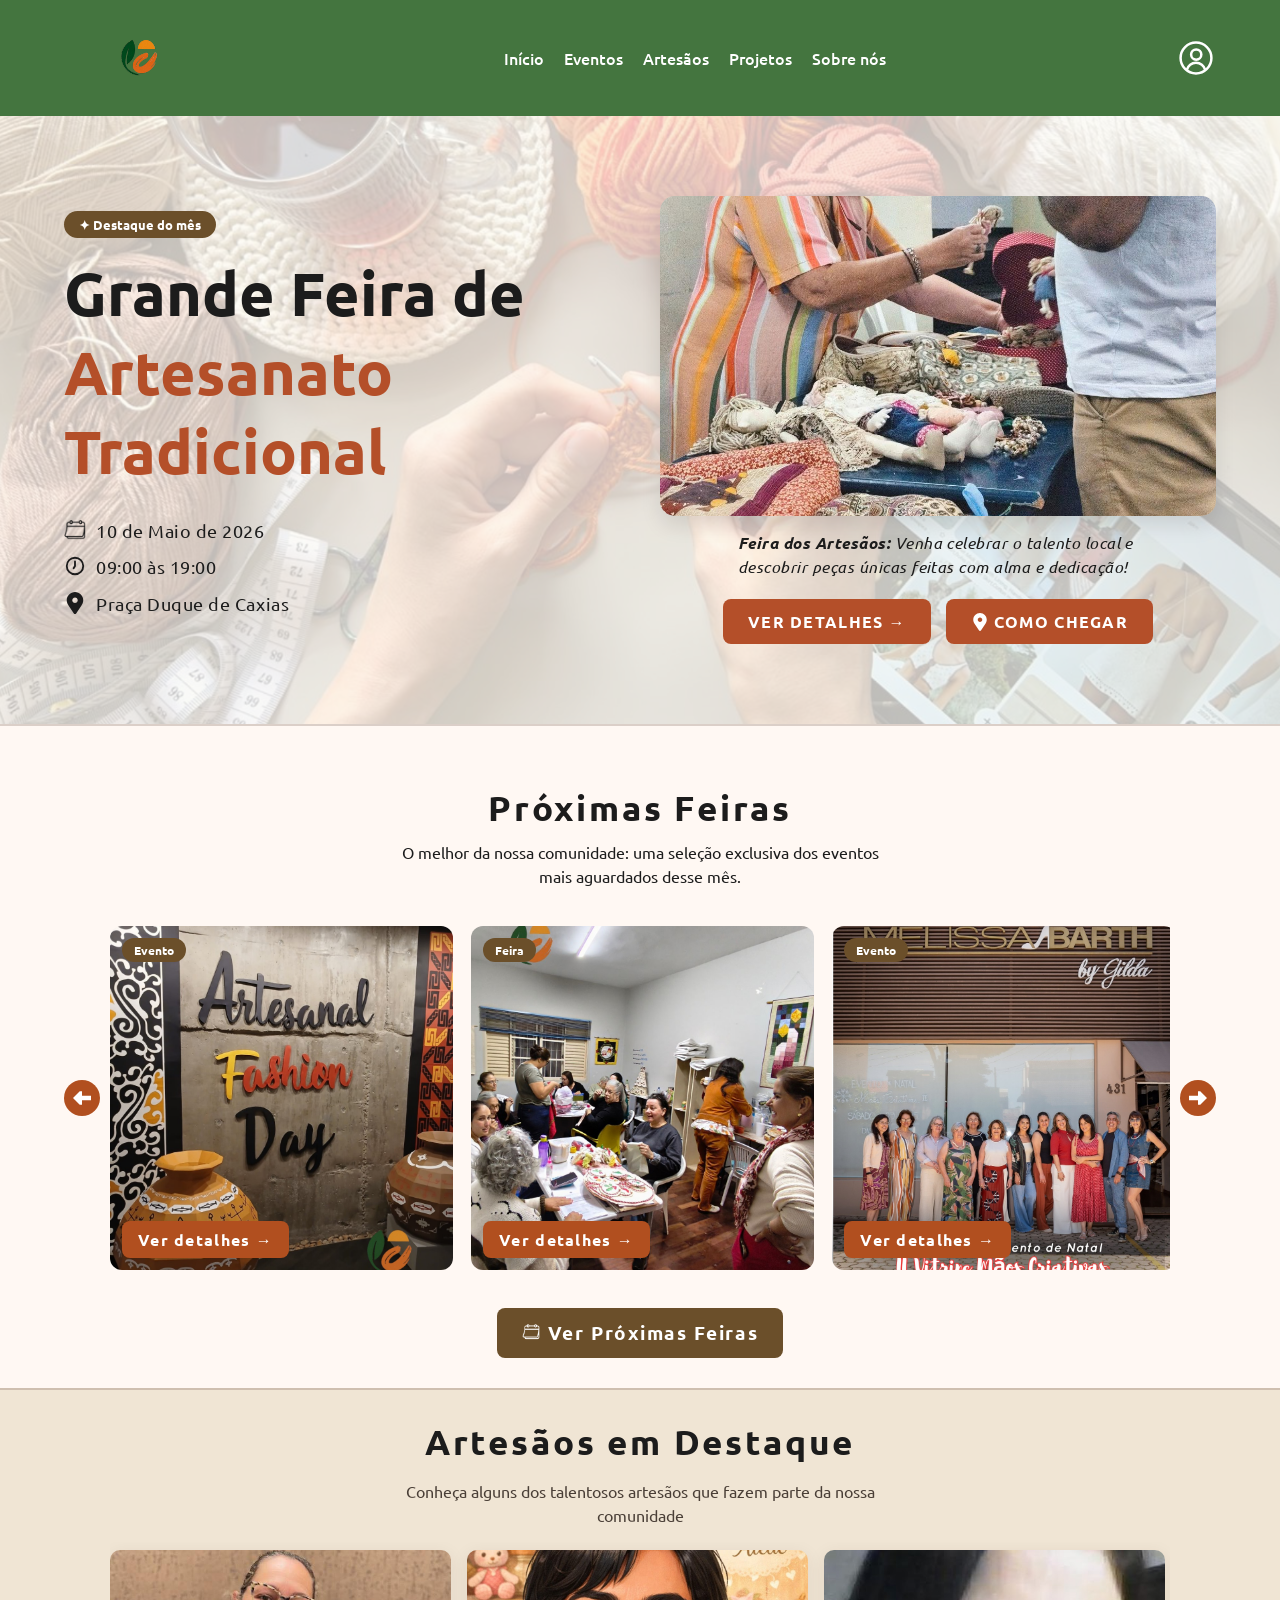
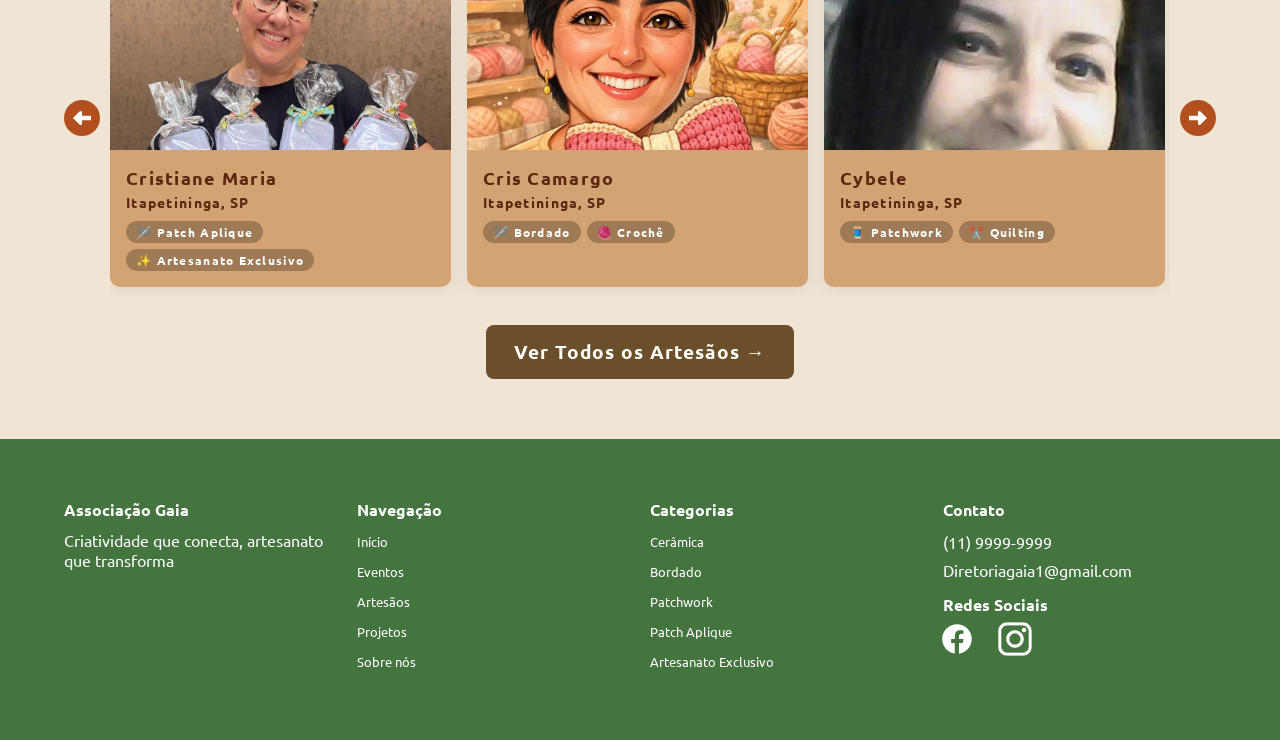
==== index.html @ 3ae9e0f7 "fix: refatora labels e aria-labels para corrigir erros e redundâncias de acessibilidade" ====
<!DOCTYPE html>
<html lang="pt-BR">

<head>
    <meta charset="UTF-8">
    <meta name="viewport" content="width=device-width, initial-scale=1.0">
    <link rel="preconnect" href="https://fonts.googleapis.com">
    <link rel="preconnect" href="https://fonts.gstatic.com" crossorigin>
    <link
        href="https://fonts.googleapis.com/css2?family=Gravitas+One&family=Luckiest+Guy&family=Ubuntu:ital,wght@0,300;0,400;0,500;0,700;1,300;1,400;1,500;1,700&display=swap"
        rel="stylesheet">
    <title>Início | Associação Gaia</title>
    <link rel="stylesheet" href="css/style.css">
    <script src="js/script.js" defer></script>
</head>

<body>
    <a href="#conteudo-principal" class="skip-link">Pular para o conteúdo principal</a>
    <!-- GLOBAL - HEADER PARA MOBILE E DESKTOP -->

    <header class="geral-header"> <!-- classe global -->
        <!-- MOBILE -->
        <nav class="mobile-header">
            <div class="mobile-header-container-flexbox-pai">
                <img src="assets/logo-associacao-gaia.svg" alt="logo-gaia" class="header-logo-img" loading="lazy" width="400" height="300">
                <img src="assets/icone-tres-linhas-header.svg" alt="tres-linhas" class="header-tamanho-imagens" loading="lazy" width="400" height="300"
                    id="mobile-header-btn-menu">
            </div>
        </nav>

        <!-- DESKTOP -->
        <nav class="desktop-header">
            <img src="assets/logo-associacao-gaia.svg" alt="logo-gaia" class="header-logo-img" loading="lazy" width="400" height="300">
            <ul class="desktop-header-container-flexbox-pai">
                <li><a href="index.html">Início</a></li>
                <li><a href="pages/eventos.html">Eventos</a></li>
                <li><a href="pages/artesaos.html">Artesãos</a></li>
                <li><a href="pages/projetos.html">Projetos</a></li>
                <li><a href="pages/sobre-nos.html">Sobre nós</a></li>
            </ul>
            <div>
                <img src="assets/icone-user-header.svg" alt="icone-usuario" class="icone-usuario" loading="lazy" width="400" height="300">
            </div>
        </nav>

        <aside id="mobile-header-sidebar">

            <div class="mobile-sidebar-cima">
                <button id="mobile-btnFechar-sidebar">X</button>
            </div>

            <div class="mobile-usuario-sidebar">
                <img src="assets/icone-user-header.svg" alt="icone-usuario-sidebar" class="mobile-icone-usuario" loading="lazy" width="400" height="300">
                <span>Minha conta</span>
            </div>

            <nav>
                <ul class="mobile-sidebar">
                    <li><a href="index.html">Início</a></li>
                    <li><a href="pages/eventos.html">Eventos</a></li>
                    <li><a href="pages/artesaos.html">Artesãos</a></li>
                    <li><a href="pages/projetos.html">Projetos</a></li>
                    <li><a href="pages/sobre-nos.html">Sobre nós</a></li>
                </ul>
            </nav>
        </aside>

        <div id="mobile-header-overlay" class="mobile-header-overlay-class"></div>
    </header>

    <main id="conteudo-principal" tabindex="-1">
        <section class="la-secao-destaque-mes" id="la-destaque-mes">
            <div class="la-destaque-mes-div">
                <span class="la-destaque-mes-badge">✦ Destaque do mês</span>
                <h1>Grande Feira de
                    <span class="la-destaque-titulo-destaque">Artesanato Tradicional</span>
                </h1>

                <div class="la-destaque-mes-info">
                    <img src="assets/icone-calendario-destaque-mes.png" alt="icone-calendario"
                        class="la-icones-destaque-mes" loading="lazy" width="400" height="300" >
                    <p>10 de Maio de 2026</p>
                </div>

                <div class="la-destaque-mes-info">
                    <img src="assets/icone-relogio-destaque-mes.svg" alt="icone-relogio" class="la-icones-destaque-mes" loading="lazy" width="400" height="300">
                    <p>09:00 às 19:00</p>
                </div>

                <div class="la-destaque-mes-info">
                    <img src="assets/icone-local-destaque-mes.svg" alt="icone-local" class="la-icones-destaque-mes" loading="lazy" width="400" height="300">
                    <p>Praça Duque de Caxias</p>
                </div>
            </div>

            <div class="la-destaque-mes-imagem">
                <img src="assets/destaque-mes-img.jpg" alt="imagem-feira-artesanato"
                    class="la-imagem-principal-destaque" loading="lazy" width="400" height="300">
                <p><strong>Feira dos Artesãos: </strong>Venha celebrar o talento local e descobrir peças únicas feitas
                    com alma e dedicação!</p>

                <div class="la-destaque-mes-botoes">
                    <a href="pages/eventos.html" class="la-btn-destaque-mes">Ver detalhes →</a>
                    <a href="https://www.google.com/maps/place/Pra%C3%A7a+Duque+de+Caxias/@-23.5906923,-48.053475,17z/data=!3m1!4b1!4m6!3m5!1s0x94c5cd2d10477a93:0x4d0dbcd5b6e6bf0d!8m2!3d-23.5906923!4d-48.053475!16s%2Fg%2F11rkgjw_5r?entry=ttu&g_ep=EgoyMDI2MDYxMy4wIKXMDSoASAFQAw%3D%3D"
                     class="la-btn-destaque-mes"><img src="assets/icone-local-branco-destaque-mes.svg"
                            alt="icone local" class="la-icones-destaque-mes" loading="lazy" width="400" height="300">Como chegar</a>
                </div>
            </div>
        </section>

        <section class="la-proximas-feiras">
            <header class="la-proximas-feiras-titulos">
                <h2>Próximas Feiras</h2>
                <p>O melhor da nossa comunidade: uma seleção exclusiva dos eventos mais aguardados desse mês.</p>
            </header>

            <div class="la-carrossel-wrapper">
                <button class="la-btn-flecha la-carrossel-btn-prev" aria-label="Anterior">
                    <img src="assets/icone-flecha-esquerda.svg" alt="" loading="lazy" width="400" height="300">
                </button>

                <ul class="la-carrossel" id="la-carrossel" role="list">

                    <li class="la-card">
                        <article class="la-card-inner">
                            <img src="assets/fashion-day.jpg" alt="Desfile de moda do evento Artesanal Fashion Day com peças artesanais e sustentáveis"
                             class="la-card-img" loading="lazy" width="400" height="300">
                            <span class="la-card-badge">Evento</span>
                            <a href="pages/evento.html?id=1" class="la-card-btn">Ver detalhes →</a>
                        </article>
                    </li>

                    <li class="la-card">
                        <article class="la-card-inner">
                            <img src="assets/maos-criativas.jpg" alt="Exposição de produtos e bordados tradicionais do Projeto Mãos Criativas"
                             class="la-card-img" loading="lazy" width="400" height="300">
                            <span class="la-card-badge">Feira</span>
                            <a href="pages/evento.html?id=3" class="la-card-btn">Ver detalhes →</a>
                        </article>
                    </li>

                    <li class="la-card">
                        <article class="la-card-inner">
                            <img src="assets/Natal-maos-criativas.jpg" alt="Vitrine decorada de Natal com peças inéditas de bordado livre do projeto Mãos Criativas"
                             class="la-card-img" loading="lazy" width="400" height="300">
                            <span class="la-card-badge">Evento</span>
                            <a href="pages/evento.html?id=4" class="la-card-btn">Ver detalhes →</a>
                        </article>
                    </li>

                    <li class="la-card">
                        <article class="la-card-inner">
                            <img src="assets/feira-cadastro-eletronico.jpg" alt="Estande de atendimento para o cadastro eletrônico de artesãos em feira local"
                             class="la-card-img" loading="lazy" width="400" height="300">
                            <span class="la-card-badge">Feira</span>
                            <a href="pages/eventos.html" class="la-card-btn">Ver detalhes →</a>
                        </article>
                    </li>

                    <li class="la-card">
                        <article class="la-card-inner">
                            <img src="assets/maos-e-mentes.jpg" alt="Artesãs reunidas compartilhando técnicas em evento do programa Mãos e Mentes"
                             class="la-card-img" loading="lazy" width="400" height="300">
                            <span class="la-card-badge">Evento</span>
                            <a href="pages/evento.html?id=2" class="la-card-btn">Ver detalhes →</a>
                        </article>
                    </li>

                    <li class="la-card">
                        <article class="la-card-inner">
                            <img src="assets/evento-maos-criativas.jpg"  alt="Público visitando a feira de artesanato e conversando com as bordadeiras do projeto"
                             class="la-card-img" loading="lazy" width="400" height="300">
                            <span class="la-card-badge">Feira</span>
                            <a href="pages/eventos.html" class="la-card-btn">Ver detalhes →</a>
                        </article>
                    </li>

                </ul>

                <button class="la-btn-flecha la-carrossel-btn-next" aria-label="Próximo">
                    <img src="assets/icone-flecha-direita.svg" alt="" loading="lazy" width="400" height="300">
                </button>
            </div>

            <div class="la-carrossel-dots" id="la-carrossel-dots"></div>

            <a href="pages/eventos.html" class="la-btn-ver-mais">
                <img src="assets/icone-calendario-branco-destaque-mes.png" alt="" loading="lazy" width="400" height="300">
                Ver Próximas Feiras
            </a>
        </section>

        <section class="la-artesaos-destaque">
            <header class="la-artesaos-header">
                <h2>Artesãos em Destaque</h2>
                <p>Conheça alguns dos talentosos artesãos que fazem parte da nossa comunidade</p>
            </header>

            <div class="la-artesaos-carrossel-wrapper">
                <button class="la-btn-flecha la-artesaos-btn-prev" aria-label="Anterior">
                    <img src="assets/icone-flecha-esquerda.svg" alt="" loading="lazy" width="400" height="300">
                </button>

                <ul class="la-artesaos-carrossel" id="la-artesaos-carrossel" role="list">

                    <li class="la-artesao-card">
                        <article class="la-artesao-inner card-base">
                            <div class="la-artesao-foto">
                                <img src="assets/Christiane/Cristiane.jpeg" alt="Foto da artesã Cristiane Maria" loading="lazy" width="400" height="300">
                            </div>
                            <div class="la-artesao-info">
                                <h3>Cristiane Maria</h3>
                                <p>Itapetininga, SP</p>
                                <div class="la-artesao-badges">
                                    <span class="la-badge">🪡 Patch Aplique</span>
                                    <span class="la-badge">✨ Artesanato Exclusivo</span>
                                </div>
                            </div>
                        </article>
                    </li>

                    <li class="la-artesao-card">
                        <article class="la-artesao-inner card-base">
                            <div class="la-artesao-foto">
                                <img src="assets/Cris/cris.jpeg" alt="Foto da artesã Cris Camargo" loading="lazy" width="400" height="300">
                            </div>
                            <div class="la-artesao-info">
                                <h3>Cris Camargo</h3>
                                <p>Itapetininga, SP</p>
                                <div class="la-artesao-badges">
                                    <span class="la-badge">🪡 Bordado</span>
                                    <span class="la-badge">🧶 Crochê</span>
                                </div>
                            </div>
                        </article>
                    </li>

                    <li class="la-artesao-card">
                        <article class="la-artesao-inner card-base">
                            <div class="la-artesao-foto">
                                <img src="assets/Cybele/Cybele.jpeg" alt="Foto da artesã Cybele" loading="lazy" width="400" height="300">
                            </div>
                            <div class="la-artesao-info">
                                <h3>Cybele</h3>
                                <p>Itapetininga, SP</p>
                                <div class="la-artesao-badges">
                                    <span class="la-badge">🧵 Patchwork</span>
                                    <span class="la-badge">✂️ Quilting</span>
                                </div>
                            </div>
                        </article>
                    </li>

                    <li class="la-artesao-card">
                        <article class="la-artesao-inner card-base">
                            <div class="la-artesao-foto">
                                <img src="assets/juju-minerva/juju.jpeg" alt="Foto da artesã Juju Minerva" loading="lazy" width="400" height="300">
                            </div>
                            <div class="la-artesao-info">
                                <h3>Juju Minerva</h3>
                                <p>Itapetininga, SP</p>
                                <div class="la-artesao-badges">
                                    <span class="la-badge">🤲 Feito à mão</span>
                                    <span class="la-badge">✨ Artesanato Exclusivo</span>
                                </div>
                            </div>
                        </article>
                    </li>

                    <li class="la-artesao-card">
                        <article class="la-artesao-inner card-base">
                            <div class="la-artesao-foto">
                                <img src="assets/Sandra/sandra.jpeg" alt="Foto da artesã Sandra Almada" loading="lazy" width="400" height="300">
                            </div>
                            <div class="la-artesao-info">
                                <h3>Sandra Almada</h3>
                                <p>Itapetininga, SP</p>
                                <div class="la-artesao-badges">
                                    <span class="la-badge">🧸 Bonecas</span>
                                    <span class="la-badge">🧵 Patchwork</span>
                                </div>
                            </div>
                        </article>
                    </li>

                    <li class="la-artesao-card">
                        <article class="la-artesao-inner card-base">
                            <div class="la-artesao-foto">
                                <img src="assets/Sintia/sintia.jpeg" alt="Foto da artesã Sintia Faria" loading="lazy" width="400" height="300">
                            </div>
                            <div class="la-artesao-info">
                                <h3>Sintia Faria</h3>
                                <p>Itapetininga, SP</p>
                                <div class="la-artesao-badges">
                                    <span class="la-badge">🕯️ Velas Artesanais</span>
                                    <span class="la-badge">🏠 Decoração</span>
                                </div>
                            </div>
                        </article>
                    </li>
                </ul>

                <button class="la-btn-flecha la-artesaos-btn-next" aria-label="Próximo">
                    <img src="assets/icone-flecha-direita.svg" alt="" loading="lazy" width="400" height="300">
                </button>
            </div>

            <a href="pages/artesaos.html" class="la-btn-artesaos-ver-mais">
                Ver Todos os Artesãos →
            </a>
        </section>

    </main>

    <!-- GLOBAL - FOOTER PARA MOBILE E DESKTOP -->
    <footer class="footer-container-grid-pai">
        <div class="footer-grid-bloco1">
            <h3>Associação Gaia</h3>
            <p>Criatividade que conecta, artesanato que transforma</p>
        </div>

        <div class="footer-grid-bloco2">
            <h4>Navegação</h4>
            <ul>
                <li><a href="index.html">Início</a></li>
                <li><a href="pages/eventos.html">Eventos</a></li>
                <li><a href="pages/artesaos.html">Artesãos</a></li>
                <li><a href="pages/projetos.html">Projetos</a></li>
                <li><a href="pages/sobre-nos.html">Sobre nós</a></li>
            </ul>
        </div>

        <div class="footer-grid-bloco3">
            <h4>Categorias</h4>
            <ul>
                <li><a href="pages/artesaos.html" aria-label="Ver artesãos que trabalham com Cerâmica">Cerâmica</a></li>
                <li><a href="pages/artesaos.html" aria-label="Ver artesãos que trabalham com Bordado">Bordado</a></li>
                <li><a href="pages/artesaos.html" aria-label="Ver artesãos que trabalham com Patchwork">Patchwork</a></li>
                <li><a href="pages/artesaos.html" aria-label="Ver artesãos que trabalham com Patch Aplique">Patch Aplique</a></li>
                <li><a href="pages/artesaos.html" aria-label="Ver artesãos de Artesanato Exclusivo">Artesanato Exclusivo</a></li>
            </ul>
        </div>

        <div class="footer-grid-bloco4">
            <h4>Contato</h4>
            <p>(11) 9999-9999</p>
            <p>Diretoriagaia1@gmail.com</p>

            <h4>Redes Sociais</h4>
            <div>
                <a href="https://www.facebook.com/AssociacaoGAIA1" target="_blank">
                    <img src="assets/icone-facebook-footer.svg" alt="icone-facebook-rodape"
                        class="header-tamanho-imagens footer-rede-social" loading="lazy" width="400" height="300">
                </a>
                <a href="https://www.instagram.com/associacaogaia/" target="_blank">
                    <img src="assets/icone-instagram-footer.svg" alt="icone-instagram-rodape"
                        class="header-tamanho-imagens footer-rede-social" loading="lazy" width="400" height="300">
                </a>
            </div>
        </div>
    </footer>

    <div vw class="enabled">
    <div vw-access-button class="active"></div>
    <div vw-plugin-wrapper>
        <div class="vw-plugin-top-wrapper"></div>
    </div>
</div>

</body>
</html>
---- css/style.css ----
/* ==========================
    VARIÁVEIS
========================== */

/* :ROOT */
:root{
  --cor-principal:#44753f; 
  --cor-fonte: white; 
  --cor-fonte-preta: #1c1c1c; 
  --cor-botao-principal: #b44f29; 
  --cor-badge: #6b4f2a;
  --cor-flecha: #b14f1f;
  --cor-info-artesao: #d4a373;
  --cor-botao-hover: #a34d22;
  --cor-fonte-medio: #4a3f37;
  --cor-fonte-claro:  #6c5848;
  --cor-fundo-bege-claro: #fff8f3;
  --cor-marrom-claro: #7a3118;
  --cor-hover-btn-artesao: #4e3a1e;
  --cor-destaque-sn: #f0a060;
  --cor-bege-claro-gradiante: #faf4ea;
  --cor-bege2-claro-gradiante: #f6ecdd;
  --cor-hover-link:   #f4f4f4;
  --cor-verde-titulo: #3a6b35;
  --cor-hero-medio:   #f0e5d4;
  --cor-fonte-escuro: #4f3021;
  --cor-fonte-marrom-medio: #5c2612;
}

/* ==========================
    RESET
========================== */
* {
    margin: 0;
    padding: 0;
    box-sizing: border-box; 
}

img {
    max-width: 100%;  
    display: block;
}
/* ==========================
   CLASSES BASE
========================== */

.card-base{
    display: flex;
    flex-direction: column;
    border-radius: 10px;
    overflow: hidden;
    box-shadow: 0 4px 18px rgba(60, 33, 20, 0.08);
    transition: transform 0.22s ease, box-shadow 0.22s ease;
}

.card-base:hover{
    transform: translateY(-4px);
    box-shadow: 0 14px 32px rgba(60, 33, 20, 0.14);
}

.card-base__img{
    width: 100%;
    object-fit: cover;
    display: block;
    flex-shrink: 0;
}

.card-base__corpo{
    display: flex;
    flex-direction: column;
    padding: 12px;
    flex: 1;
}

.pagina-base__gradiante{
    background: linear-gradient(180deg, var(--cor-bege-claro-gradiante) 0%, var(--cor-bege2-claro-gradiante) 100%);
    color: var(--cor-fonte-preta);
}

.wrap-base__central{
    max-width: 76rem;
    margin: 0 auto;
    padding: 0 1.25rem;
}

.hero-base__gradiente {
    background: linear-gradient(160deg, var(--cor-bege-claro-gradiante) 0%, var(--cor-bege2-claro-gradiante) 100%);
}

.hero-base__titulo {
    font-size: clamp(2.1rem, 5.5vw, 3.8rem);
    font-weight: 700;
    line-height: 1.05;
    letter-spacing: -0.03em;
    color: var(--cor-fonte-preta);
    margin-bottom: 1rem;
}

.hero-base__paragrafo{
   font-size: 1rem;
   line-height: 1.65;
   color: var(--cor-fonte-medio);
   max-width: 32rem;
   margin-bottom: 1.75rem; 
}

.btn-base__principal{
    display: inline-block;
    background: var(--cor-botao-principal);
    color: var(--cor-fonte);
    font-weight: 700;
    font-size: 0.95rem;
    padding: 0.8rem 1.75rem;
    border-radius: 0.5rem;
    text-decoration: none;
    transition: background 0.2s, transform 0.2s;
}

.btn-base__principal:hover,
.btn-base__principal:focus-visible{
    background: var(--cor-botao-hover);
    transform: translateY(-2px);
    outline: none;
}

.label-base__secao{
    display: inline-block;
    font-size: 0.78rem;
    font-weight: 700;
    letter-spacing: 0.08em;
    text-transform: uppercase;
    color: var(--cor-botao-principal);
    margin-bottom: 0.5rem;
}

.catalogo-base__grid{
    display: grid;
    gap: 1.25rem;
}

.catalogo-base__head{
    display: grid;
    gap: 1rem;
    margin-bottom: 1.75rem;
}

.filtros-base__wrap{
    display: flex;
    flex-wrap: wrap;
    gap: 0.5rem;
    margin-bottom: 2rem;
}

.filtro-base__btn{
    border: 2px solid rgba(47, 39, 34, 0.18);
    border-radius: 999px;
    background: transparent;
    color: var(--cor-fonte-medio);
    font-size: 0.88rem;
    font-weight: 600;
    padding: 0.45rem 1.1rem;
    cursor: pointer;
    transition: background 0.18s, color 0.18s, border-color 0.18s;
}

.filtro-base__btn:hover,
.filtro-base__btn:focus-visible{
    border-color: var(--cor-botao-principal);
    color: var(--cor-botao-principal);
    outline: none;
}

.filtro-base-btn__ativo,
.sa-filter-btn--active,
.ln-art-tab--active{
    background: var(--cor-botao-principal);
    border-color: var(--cor-botao-principal);
    color: var(--cor-fonte);
}

.lista-base__vazia{
    text-align: center;
    color: var(--cor-fonte-medio);
    font-size: 1rem;
    padding: 3rem 0;
}

body{
    font-family: "Ubuntu", sans-serif;
}

/* ==========================
   HEADER
========================== */

/* GLOBAL - APLICADO PARA MOBILE E DESKTOP*/
.geral-header{
    background-color: var(--cor-principal);
    color: var(--cor-fonte);
}

/* GLOBAL - CSS DO HEADER PARA MOBILE */
.mobile-header-container-flexbox-pai{
    display: flex; 
    justify-content: space-between;
    align-items: center;
    padding: 1rem 1rem 1rem 0; 
    font-size: 0.875rem;
    width: 100%; 
}

.header-tamanho-imagens {
    width: 26px;     
    height: auto;    
    display: block; 
    margin-right: 30px; 
}

.header-logo-img{
    width: 150px;
    height: auto;
    display: block;
}

.desktop-header{
   display: none;
}

#mobile-header-sidebar{
    position: fixed;
    top: 0;
    right: 0;
    width: 250px;
    height: 100%;
    background-color: var(--cor-principal);
    z-index: 1000;
    transform: translateX(100%);
    transition: 0.5s;
    padding: 20px;
}

#mobile-header-sidebar.active{
    transform: translateX(0); 
}

.mobile-sidebar a{
    color: var(--cor-fonte);
    text-decoration: none;
    font-size: 1.1rem;
}

.mobile-sidebar li{
    margin-bottom: 25px;
    list-style: none;
}

.mobile-sidebar li:last-child {
    margin-bottom: 0;
}

.mobile-header-overlay-class{
    position: fixed;
    top: 0;
    left: 0;
    width: 100%;
    height: 100%;
    background: rgba(0,0,0,0.6);
    z-index: 999;
    display: none;
}

.mobile-header-overlay-class.active{
    display: block;
}

.mobile-sidebar-cima{
    display: flex;
    justify-content: flex-end;
    width: 100%;
}

#mobile-btnFechar-sidebar{
    background: none;
    border: none;
    color: var(--cor-fonte);
    font-size: 2rem;
    cursor: pointer;
    padding: 10px;
    line-height: 1;
}

.mobile-usuario-sidebar{
    display: flex;
    flex-direction: column;
    align-items: center;
    padding: 20px 0;
    border-bottom: 1px solid  rgba(255, 255, 255, 0.1);
    margin-bottom: 20px;
}

.mobile-icone-usuario{
    width: 60px;
    height: 60px;
    border-radius: 50%;
    margin-bottom: 10px;
}

/* ---------- LARISSA - INDEX ---------- */

/* DESTAQUE DO MÊS - CSS PARA MOBILE */

.la-secao-destaque-mes{
   display: flex;
   flex-direction:column;
   align-items: center;
   padding: 40px 20px;
   color: var(--cor-fundo-bege-claro);
   text-align: center;
   gap: 20px;
   position: relative;
   background-color: transparent;
   background-image: url('../assets/destaque-mes-mg-fundo.png');
   background-size: cover;
   background-position: center;
}

.la-destaque-mes-badge{
    background-color: var(--cor-badge);
    color: var(--cor-fonte);
    padding: 5px 15px;
    border-radius: 20px;
    font-size: 0.8rem;
    font-weight: bold;
    display: inline-block;
    margin-bottom: 15px;
}

.la-destaque-mes-div h1{
    font-size: clamp(1.8rem, 7vw, 3rem); 
    color: var(--cor-fonte-preta);
    font-weight: 800;
    margin-bottom: 20px;
    line-height: 1.3;
    overflow: hidden;
}

.la-destaque-titulo-destaque{
    color: var(--cor-botao-principal);
    display: block;
    white-space: nowrap;
}

.la-destaque-mes-info p{
    font-size: 1.1rem;
    color: var(--cor-fonte-preta);
    margin-bottom: 8px;         
    letter-spacing: 0.03em;     
}

.la-destaque-mes-botoes{
    display: flex;
    flex-direction: column;
    width: 100%;
    max-width: 300px;
    gap: 15px;
    margin-top: 20px;
}

.la-btn-destaque-mes{
    display: flex;
    align-items: center;
    justify-content: center;
    gap: 5px;
    background-color: var(--cor-botao-principal);
    color: var(--cor-fonte);
    padding: 12px 25px;
    border-radius: 8px;
    text-decoration: none;
    font-weight: bold;
    font-size: 1rem;           
    letter-spacing: 0.08em;
    text-transform: uppercase;
}

.la-btn-destaque-mes img{
    width: 18px;
    height: auto;
}

.la-btn-destaque-mes:hover{
    background-color: var(--cor-botao-hover);
     transition: background-color 0.2s;
}

.la-imagem-principal-destaque{
    width: 100%;
    max-width: 600px;
    height: 320px;
    object-fit: cover;
    border-radius: 15px;
    box-shadow: 0 10px 20px rgba(0,0,0,0.1);
}

.la-destaque-mes-imagem{
    display: flex;
    flex-direction: column;
    align-items: center;
    width: 100%;
    max-width: 600px;
} 

.la-destaque-mes-imagem p{
    font-size: 1rem;
    color: var(--cor-fonte-preta);
    margin-top: 15px;
    font-style: italic;
    max-width: 400px;
    width: 100%;
    line-height: 1.5;
    letter-spacing: 0.03em;
}

.la-destaque-mes-info{
    display: flex;
    align-items: center;
    justify-content: center;
    gap: 10px;
    margin-bottom: 15px;
}

.la-icones-destaque-mes{
    width: 22px;
    height: auto;
    object-fit: contain;
    display: block;
}

.la-destaque-mes-info p{
    margin: 0;
    line-height: 1;
}

.la-secao-destaque-mes::before{
        content: '';
        position: absolute;
        inset: 0;
        background: rgba(253, 251, 246, 0.75);
        z-index: 0;
}

.la-destaque-mes-div, .la-destaque-mes-imagem{
        position: relative;
        z-index: 1;
}

.la-carrossel-wrapper,
.la-artesaos-carrossel-wrapper {
    max-width: 100%;
    align-items: stretch; 
}

/* ----- LANA - ARTESÃOS ----- */

/* ----- HEADER ARTESÃOS - CSS PARA MOBILE -----*/

/* HERO */
.ln-art-hero {
    padding: 1.25rem 0 1.5rem;
}

.ln-art-hero-inner {
    display: grid;
    gap: 0.75rem;
}

.ln-art-highlight{ 
    color: var(--cor-botao-principal); 
}

.ln-artesoes-hero-copy {
    position: relative;
    z-index: 1;
    max-width: 56rem;
}

.ln-art-hero-copy p {
    font-size: 1rem;
    line-height: 1.65;
    color:  var(--cor-fonte-medio);
    max-width: 32rem;
    margin-bottom: 1.75rem;
}

/* ----- LANA — ARTESÃ SOLO ----- */

/* ----- HEADER ARTESÃ SOLO - CSS PARA MOBILE ----- */
.ln-det-page {
    background: linear-gradient(180deg, var(--cor-bege-claro-gradiante) 0%, var(--cor-bege2-claro-gradiante) 100%);
    color:  var(--cor-fonte-preta);
}

/* HERO */
.ln-det-hero {
    background: transparent;
    padding: 2.5rem 0 3rem;
}

.ln-det-hero-inner {
    display: grid;
    gap: 2rem;
}

.ln-det-lead {
    font-size: 1rem;
    line-height: 1.65;
    color:  var(--cor-fonte-medio);
    max-width: 34rem;
    margin-bottom: 1.2rem;
}

.ln-det-tags {
    display: flex;
    flex-wrap: wrap;
    gap: 0.45rem;
    margin-bottom: 1.5rem;
}

.ln-det-tags span {
    font-size: 0.8rem;
    font-weight: 600;
    color:  var(--cor-fonte-medio);
    background: rgba(180, 79, 41, 0.1);
    border-radius: 999px;
    padding: 0.3rem 0.8rem;
}

.ln-det-hero-actions {
    display: flex;
    flex-wrap: wrap;
    gap: 0.75rem;
    align-items: center;
}

.ln-det-btn-ghost {
    font-size: 0.88rem;
    font-weight: 700;
    color:  var(--cor-fonte-medio);
    text-decoration: none;
    transition: color 0.18s;
}

.ln-det-btn-ghost:hover { 
    color: var(--cor-botao-principal); 
}

/* ----- SARA - PROJETOS ----- */

/* HEADER PROJETOS — CSS PARA MOBILE */

/* RÓTULOS */
.sa-label--light { color: rgba(255,255,255,0.75); }

/* HERO */
.sa-hero {
    padding: 2.5rem 0 3rem;
}

.sa-hero-inner {
    display: grid;
    gap: 2rem;
}

.sa-highlight { 
    color: var(--cor-botao-principal); 
}

.sa-hero-copy .hero-base__titulo {
    font-size: clamp(2.1rem, 5.5vw, 3.8rem);
    color: var(--cor-fonte-preta);
    margin-bottom: 1rem;
}

.sa-hero-copy p {
    font-size: 1rem;
    line-height: 1.65;
    color:  var(--cor-fonte-medio);
    max-width: 32rem;
    margin-bottom: 1.75rem;
}

.sa-btn--outline {
    background: transparent;
    border: 2px solid rgba(255,255,255,0.8);
    color: var(--cor-fonte);
}

.sa-btn--outline:hover,
.sa-btn--outline:focus-visible {
    background: rgba(255,255,255,0.15);
}

/* ----- LANA — SOBRE NÓS -----*/

/* ----- HEADER SOBRE NÓS - CSS PARA MOBILE -----*/
.ln-sn-page {
    background: linear-gradient(180deg, var(--cor-bege-claro-gradiante) 0%, var(--cor-bege2-claro-gradiante) 100%);
    color: var(--cor-fonte-preta);
}

.ln-sn-wrap {
    max-width: 76rem;
    margin: 0 auto;
    padding: 0 1.25rem;
}

.ln-sn-btn {
    display: inline-block;
    background: var(--cor-botao-principal);
    color: var(--cor-fonte);
    font-weight: 700;
    font-size: 0.95rem;
    padding: 0.8rem 1.75rem;
    border-radius: 0.5rem;
    text-decoration: none;
    transition: background 0.2s, transform 0.2s;
}

.ln-sn-btn:hover,
.ln-sn-btn:focus-visible {
    background: var(--cor-botao-hover);
    transform: translateY(-2px);
    outline: none;
}

.ln-sn-testimonial-footer {
    display: flex;
    align-items: center;
    justify-content: space-between;
    gap: 1rem;
    border-top: 1px solid rgba(47, 39, 34, 0.08);
    padding-top: 0.85rem;
    margin-top: auto;
}

.ln-sn-testimonial-footer strong {
    display: block;
    font-size: 0.9rem;
    color: var(--cor-fonte-preta);
    margin-bottom: 0.1rem;
}

.ln-sn-testimonial-footer span {
    font-size: 0.78rem;
    color: var(--cor-fonte-claro);
}

.ln-sn-hist-top,
.ln-sn-hist-side {
    display: flex;
    align-items: flex-start;
    gap: 0.75rem;
}

/* HERO */
.ln-sn-hero {
    position: relative;
    padding: 5rem 0 5.5rem;
    min-height: 30rem;
    display: flex;
    align-items: center;
    overflow: hidden;
}

.ln-sn-hero::before {
    content: "";
    position: absolute;
    inset: -10px;
    background: url('../assets/fundo-sobrenos.jpg') center/cover no-repeat;
    filter: blur(5px);
    z-index: 0;
}

.ln-sn-hero::after {
    content: "";
    position: absolute;
    inset: 0;
    background: linear-gradient(to bottom, rgba(15,8,4,0.48) 0%, rgba(15,8,4,0.68) 100%);
    z-index: 1;
}

.ln-sn-hero .ln-sn-wrap {
    position: relative;
    z-index: 2;
}

.ln-sn-hero-inner {
    display: flex;
    flex-direction: column;
    align-items: center;
    text-align: center;
}

.ln-sn-hero-copy {
    max-width: 54rem;
}

.ln-sn-hero .ln-sn-label {
    color: var(--cor-destaque-sn);
}

.ln-sn-hero-copy h1 {
    font-size: clamp(2.4rem, 6vw, 4.4rem);
    font-weight: 700;
    line-height: 1.05;
    letter-spacing: -0.03em;
    color: var(--cor-fonte);
    margin-bottom: 1rem;
}

.ln-sn-highlight { 
    color: var(--cor-destaque-sn); 
}

.ln-sn-hero-copy p {
    font-size: 1.05rem;
    line-height: 1.65;
    color: rgba(255,255,255,0.78);
    max-width: 38rem;
    margin: 0 auto 1.75rem;
}

.ln-sn-btn-ghost {
    display: inline-block;
    border: 2px solid rgba(47, 39, 34, 0.2);
    color:  var(--cor-fonte-medio);
    font-weight: 700;
    font-size: 0.9rem;
    padding: 0.7rem 1.4rem;
    border-radius: 0.5rem;
    text-decoration: none;
    transition: border-color 0.18s, color 0.18s;
    white-space: nowrap;
}

.ln-sn-btn-ghost:hover {
    border-color: var(--cor-botao-principal);
    color: var(--cor-botao-principal);
}

/* GLOBAL - CSS DO HEADER PARA TABLET E DESKTOP */
@media(min-width: 768px){
    .mobile-header{
        display: none;
    }

    .desktop-header{
        display: flex;
        justify-content: space-between;
        align-items: center;
        padding: 1rem 5%;
    }

    .desktop-header-container-flexbox-pai{
        display: flex;
        gap: 20px;
        list-style: none;
    }

    .desktop-header-container-flexbox-pai a{
        color: var(--cor-fonte);
        text-decoration: none;
        font-weight: 500;
    }

    .icone-usuario{
        width: 40px;
        height: auto;
        display: block;
    }

     .desktop-header-container-flexbox-pai a:hover {
        color: var(--cor-hover-link);
        text-decoration: underline; 
        transition: 0.3s;
    }
}

/*==========================
HEADER - CSS PARA TABLETS 
==========================*/

/* ---------- LARISSA - INDEX ---------- */
@media(min-width: 768px){

     .la-carrossel {
        grid-auto-columns: 49%;
    }

    .la-artesaos-carrossel {
        grid-auto-columns: calc(50% - 8px);
    }

    .la-destaque-titulo-destaque {
        white-space: normal;
    }

    .la-secao-destaque-mes{
        flex-direction: row;
        justify-content: center;
        align-items: center;
        text-align: left;
        padding: 80px 5%;
        gap: 40px;
        margin: 0 auto;    
    }

    .la-destaque-mes-div{
        display: flex;
        flex: 1;
        flex-direction: column;
        align-items: flex-start;
        max-width: 480px;       
    }

    .la-destaque-mes-imagem{
        display: flex;
        flex: 0 0 auto;       
        flex-direction: column;
        align-items: center;
        width: 380px;            
    }

    .la-destaque-mes-botoes{
        flex-direction: row;
        max-width: none;
        width: auto;
    }

    .la-imagem-principal-destaque{
        max-width: 380px;
        height: 220px;
        object-fit: cover;
        display: block;
    }

    .la-destaque-mes-info{
        justify-content: flex-start;
        width: 100%;
    }

    .la-destaque-mes-wrapper{
        display: flex;
        flex-direction: row;
        align-items: center;
        gap: 40px;
        max-width: 1000px;
        width: 100%;
        margin: 0 auto;
    }
}

/* DESTAQUE DO MÊS - CSS PARA DESKTOP */

@media(min-width: 1200px){
      .la-secao-destaque-mes {
        display: grid;
        grid-template-columns: minmax(450px, 1fr) minmax(400px, 1fr); 
        column-gap: clamp(2rem, 5vw, 7.5rem);
        width: 100%;
        max-width: none;
        margin: 0;         
        justify-content: center;
        padding-left: clamp(2rem, 10vw, 15rem);  
        padding-right: clamp(2rem, 10vw, 15rem);
    }

    .la-destaque-mes-div{
        max-width: 560px;
    }

    .la-destaque-mes-div h1{
        font-size: clamp(2.1rem, 5.5vw, 3.8rem);
        margin-bottom: 30px;
    }

    .la-destaque-mes-imagem{
        width: 100%;
        max-width: 600px;
    }

    .la-imagem-principal-destaque{
        width: 100%;
        max-width: 600px;
        height: 320px;
        object-fit: cover;
    }
}

/* GLOBAL - CSS FOOTER PARA MOBILE */
.footer-container-grid-pai {
    display: grid;
    grid-template-columns: repeat(2, 1fr);
    gap: 20px;
    padding: 40px 16px;
    background-color: var(--cor-principal);
    color: var(--cor-fonte);
}

.footer-container-grid-pai h3, 
.footer-container-grid-pai h4 {
    margin-bottom: 10px;
    font-size: 1rem;
}

.footer-container-grid-pai ul {
    list-style: none;
}

.footer-container-grid-pai li {
    margin-bottom: 10px;
}

.footer-container-grid-pai a {
    text-decoration: none; 
    color: var(--cor-fonte);
    font-size: 0.8rem;
    transition: 0.3s;
}

.footer-container-grid-pai a:hover {
    opacity: 0.7; 
}

.footer-grid-bloco4 div {
    display: flex;
    gap: 0px;
    margin-top: 10px;
    align-items: center;
}

.footer-grid-bloco4 img {
    cursor: pointer;
    width: 28px;
    transition: transform 0.2s;
}

.footer-grid-bloco4 img:hover {
    transform: scale(1.2); 
}

.footer-grid-bloco4 p{
    line-height: 1.6; 
      margin-bottom: 0.2rem;
}

.footer-grid-bloco4 h4{
    margin-top: 10px;
    margin-bottom: 10px;
}

.footer-grid-bloco4 h4:first-child {
    margin-top: 0;
}

.footer-rede-social{
    transform: scale(1.2);
}

/* GLOBAL - CSS FOOTER PARA DESKTOP */
@media (min-width: 768px) {
    .footer-container-grid-pai {
        grid-template-columns: repeat(4, 1fr); /* Footer separado em 4 colonas */
        align-items: start;
        padding: 60px 5%;
    }
}

/* ---------- LARISSA - INDEX ---------- */

/* EVENTOS EM DESTAQUE - CSS PARA MOBILE */
.la-proximas-feiras{
    padding: 40px 20px 20px;
    background-color: var(--cor-fundo-bege-claro);
    text-align: center;
    border-top: 2px solid rgba(77, 43, 28, 0.2);
}

.la-proximas-feiras-titulos h2 {
    font-size: 1.8rem;
    color: var(--cor-fonte-preta);
    letter-spacing: 0.08em;
    margin-bottom: 10px;
}

.la-proximas-feiras-titulos p{
    font-size: 1rem;
    color: var(--cor-fonte-preta);
    max-width: 480px;
    margin: 0 auto 30px;
    line-height: 1.5;
}

.la-carrossel-wrapper{
    display: grid;
    grid-template-columns: 36px 1fr 36px;
    align-items: center;
    gap: 10px;
    max-width: 100%;
    margin: 0 auto;
}

.la-carrossel{
    display: grid;
    grid-auto-flow: column;
    grid-auto-columns: 100%;
    gap: 18px;
    overflow-x: auto;
    scroll-snap-type: x mandatory;
    scroll-behavior: smooth;
    -webkit-overflow-scrolling: touch;
    scrollbar-width: none;
    list-style: none;
    padding: 8px 2px;
}

.la-carrossel::-webkit-scrollbar{
    display: none;
}

.la-card{
    scroll-snap-align: start;
}

.la-card-inner{
    display: grid;
    grid-template-rows: 1fr auto;
    grid-template-columns: 1fr;
    position: relative;
    border-radius: 12px;
    overflow: hidden;
    aspect-ratio: 1/1;
    background-color: var(--cor-fonte-preta);
    transition: transform 0.3s ease;
    cursor: pointer;
}

.la-card-img {
    grid-row: 1 / -1;            
    grid-column: 1;
    width: 100%;
    height: 100%;
    object-fit: cover;
    display: block;
}

.la-card-badge {
    position: absolute;
    top: 12px;
    left: 12px;
    background-color: var(--cor-badge);
    color: var(--cor-fonte);
    padding: 4px 12px;
    border-radius: 20px;
    font-size: 0.75rem;
    font-weight: bold;
}

.la-card-btn {
    position: absolute;
    bottom: 12px;
    left: 12px;
    display: inline-flex;
    align-items: center;
    gap: 6px;
    background-color: var(--cor-flecha);
    color: var(--cor-fonte);
    padding: 8px 16px;
    border-radius: 8px;
    text-decoration: none;
    font-weight: bold;
    transition: background-color 0.2s;
    font-size: 1rem;           
    letter-spacing: 0.08em;
}

.la-card-btn:hover {
    background-color: var(--cor-botao-hover);
}

.la-carrossel-dots {
    display: none;
    justify-content: center;
    gap: 8px;
    margin-top: 16px;
}

.la-dot {
    width: 8px;
    height: 8px;
    border-radius: 50%;
    background-color: #ccc;
    cursor: pointer;
    border: none;
    transition: background-color 0.3s;
}

.la-dot.active {
    background-color: var(--cor-flecha);
}

.la-btn-ver-mais,
.la-btn-artesaos-ver-mais{
    display: inline-flex;
    align-items: center;
    gap: 8px;
    margin-top: 30px;
    background-color: var(--cor-badge);
    color: var(--cor-fonte);
    padding: 12px 25px;
    border-radius: 8px;
    text-decoration: none;
    font-weight: bold;
    transition: background-color 0.2s;
    font-size: 1.2rem;           
    letter-spacing: 0.08em;
}

.la-btn-artesaos-ver-mais {
    font-size: 1.2rem;
    padding: 14px 28px;     
    letter-spacing: 0.05em;
}

.la-btn-ver-mais img {
    width: 18px;
    height: auto;
}

.la-btn-ver-mais:hover,
.la-btn-artesaos-ver-mais:hover {
    background-color: var(--cor-hover-btn-artesao);
}

.la-card-inner:hover {
    transform: scale(1.04);
}

.la-card-inner:active {
    transform: scale(0.97); 
    transition: transform 0.1s ease;
}

/*  EVENTOS EM DESTAQUE - CSS PARA TABLETS  */
@media (min-width: 768px) {
    .la-carrossel {
        grid-auto-columns: 49%;
    }

    .la-artesaos-carrossel {
        grid-auto-columns: calc(50% - 8px);
    }

    .la-destaque-titulo-destaque {
        white-space: normal;
    }

    .la-secao-destaque-mes{
        flex-direction: row;
        justify-content: center;
        align-items: center;
        text-align: left;
        padding: 80px 5%;
        gap: 40px;
        margin: 0 auto;    
    }
}

/*  EVENTOS EM DESTAQUE - CSS PARA DESKTOP  */
@media (min-width: 1024px) {
    .la-proximas-feiras {
        padding: 60px 5% 30px;
    }

    .la-carrossel {
        grid-auto-columns: 32.5%;
    }

    .la-proximas-feiras-titulos h2 {
        font-size: 2.2rem;
    }
}

/* ARTESAOS EM DESTAQUE - MOBILE */
.la-artesaos-destaque {
    padding: 20px 20px 40px;
    background-color: var(--cor-hero-medio);
    text-align: center;
    border-top: 2px solid rgba(77, 43, 28, 0.2);
}

.la-artesaos-header h2 {
    font-size: 1.8rem;
    color: var(--cor-fonte-preta);
    letter-spacing: 0.08em;
    margin-bottom: 15px;
}

.la-artesaos-header p {
    font-size: 1rem;
    color: var(--cor-fonte-medio);
    max-width: 500px;
    margin: 0 auto 15px;
    line-height: 1.5;
}

.la-artesaos-carrossel-wrapper {
    display: grid;
    grid-template-columns: 36px minmax(0, 1fr) 36px;
    align-items: center;
    gap: 10px;
}

.la-artesaos-carrossel {
    display: grid;
    grid-auto-flow: column;
    grid-auto-columns: 100%;
    gap: 16px;
    overflow-x: auto;
    scroll-snap-type: x mandatory;
    scroll-behavior: smooth;
    -webkit-overflow-scrolling: touch;
    scrollbar-width: none;
    list-style: none;
    padding: 8px 2px;
    min-width: 0;
}

.la-artesaos-carrossel::-webkit-scrollbar {
    display: none;
}

.la-artesao-card {
    display: flex;
    scroll-snap-align: start;
    min-width: 0;
}

.la-artesao-inner {
    display: grid;
    grid-template-rows: auto 1fr;
    height: 100%;
    width: 100%;
}

.la-artesao-inner:hover {
    transform: scale(1.03);
}

.la-artesao-inner:active {
    transform: scale(0.97);
    transition: transform 0.1s ease;
}

.la-artesao-foto {
    background-color: var(--cor-fonte-preta);
    aspect-ratio: unset;
    width: 100%;
    height: 200px;
    overflow: hidden;
}

.la-artesao-foto img {
    width: 100%;
    height: 100%;
    object-fit: cover;
    display: block;
}

.la-artesao-info {
    background-color: var(--cor-info-artesao);
    padding: 16px;
    text-align: left;
    font-weight: 700;           
    font-size: 1rem;            
    letter-spacing: 0.08em; 
}

.la-artesao-info h3 {
    color: var(--cor-fonte-marrom-medio);
    font-size: 1.1rem;
    margin-bottom: 4px;
}

.la-artesao-info p {
    color: var(--cor-fonte-marrom-medio);
    font-size: 0.85rem;
    margin-bottom: 10px;
}

.la-artesao-badges {
    display: flex;
    flex-wrap: wrap;
    gap: 6px;
}

.la-badge {
    background-color: rgba(0,0,0,0.25);
    color: var(--cor-fonte);
    padding: 3px 10px;
    border-radius: 20px;
    font-size: 0.75rem;
}
/* CLASSE PARA OS BOTÕES EM FLECHA NAS SEÇÕES EVENTOS E ARTESÃOS */
.la-btn-flecha{
    width: 36px;
    height: 36px;
    border: none;
    border-radius: 50%;
    background-color: var(--cor-flecha);
    display: flex;
    align-items: center;
    justify-content: center;
    cursor: pointer;
    padding: 0;
}

.la-btn-flecha img{
    width: 18px;
    height: 18px;
    object-fit: contain;
}

.la-btn-flecha:hover {
    background-color: var(--cor-botao-hover);
}

/* ARTESÕES EM DESTAQUE - DESKTOP */
@media (min-width: 1024px) {
    .la-artesaos-destaque {
        padding: 30px 5% 60px;
    }

    .la-artesaos-header h2 {
        font-size: 2.2rem;
    }

    .la-proximas-feiras {
        padding: 60px 5% 30px;
    }

    .la-artesaos-carrossel {
        grid-auto-columns: calc(33.333% - 11px);
    }
}
/*------------------------------*/

/* ----- SARA ----- */

/* MOSAICO HERO */
.sa-hero-mosaic {
    display: grid;
    grid-template-columns: 1fr 1fr;
    grid-template-rows: 11rem 9rem;
    gap: 0.75rem;
}

.sa-mosaic-main{ 
    grid-column: 1 / -1; 
}

.sa-mosaic-img {
    border-radius: 1rem;
    display: flex;
    flex-direction: column;
    align-items: flex-start;
    justify-content: flex-end;
    padding: 1rem 1.1rem;
    position: relative;
    overflow: hidden;
}

.sa-mosaic-img i {
    position: absolute;
    top: 50%;
    left: 50%;
    transform: translate(-50%, -65%);
    font-size: 3rem;
    color: rgba(255,255,255,0.25);
}

.sa-mosaic-img span {
    position: relative;
    z-index: 1;
    font-size: 0.82rem;
    font-weight: 700;
    color: rgba(255,255,255,0.92);
    line-height: 1.3;
}

.sa-mosaic-img::after {
    content: "";
    position: absolute;
    inset: 0;
    background: linear-gradient(to top, rgba(30,10,0,0.55) 0%, transparent 60%);
}

.sa-mosaic-img--a {
    background: url('../assets/fundo-mosaico-artesao-a.jpg') center/cover no-repeat;
}

.sa-mosaic-img--c {
    background: url('../assets/fundo-mosaico-c.jpg') center/cover no-repeat;
}

.sa-mosaic-img--mutual {
    background: url('../assets/fundo-mosaico-mural.jpg') center/cover no-repeat;
}

/* CATÁLOGO */
.sa-catalogo {
    padding: 3rem 0 4rem;
}

.sa-catalogo-head {
    display: grid;
    gap: 1rem;
    margin-bottom: 1.75rem;
}

.sa-catalogo-head h2 {
    font-size: clamp(1.6rem, 4vw, 2.6rem);
    font-weight: 700;
    letter-spacing: -0.02em;
    color:  var(--cor-fonte-preta);
    line-height: 1.1;
}

.sa-catalogo-desc {
    font-size: 0.95rem;
    color:  var(--cor-fonte-medio);
    line-height: 1.65;
    max-width: 38rem;
    align-self: end;
}

/* SEPARADOR ENTRE SEÇÕES DE CATÁLOGO */
.sa-section + .sa-section {
    border-top: 2px solid rgba(47,39,34,0.1);
    padding-top: 3rem;
}

/* FILTROS */
.sa-filter-btn {
    transition: background 0.18s, color 0.18s, border-color 0.18s, transform 0.18s;
}

.sa-filter-btn:hover,
.sa-filter-btn:focus-visible {
    border-color: var(--cor-botao-principal);
    color: var(--cor-botao-principal);
    outline: none;
}

/* GRID DE CARDS */

.sa-card {
    background: var(--cor-info-artesao);
}

.sa-card:hover {
    transform: translateY(-4px);
    box-shadow: 0 14px 32px rgba(60,33,20,0.14);
}

.sa-card-img {
    height: 11rem;
    display: flex;
    align-items: flex-end;
    justify-content: flex-start;
    padding: 0.85rem 1rem;
    position: relative;
    overflow: hidden;
}

.sa-card-img::after {
    content: "";
    position: absolute;
    inset: 0;
    background: linear-gradient(to top, rgba(20,6,0,0.52) 0%, transparent 55%);
}

.sa-card-tag {
    position: relative;
    z-index: 1;
    font-size: 0.72rem;
    font-weight: 700;
    letter-spacing: 0.05em;
    text-transform: uppercase;
    color: var(--cor-fundo-bege-claro);
    background: rgba(109, 47, 23, 0.92);
    border: 1px solid rgba(255,255,255,0.18);
    border-radius: 999px;
    padding: 0.2rem 0.65rem;
}

.sa-card-body {
    padding: 1.1rem 1.25rem 1.25rem;
    display: flex;
    flex-direction: column;
    flex: 1;
}

.sa-card-title {
    font-size: 1rem;
    font-weight: 700;
    color: var(--cor-fonte-preta);
    margin-bottom: 0.4rem;
    line-height: 1.3;
}

.sa-card-desc {
    font-size: 0.87rem;
    color: var(--cor-fonte-preta);
    line-height: 1.6;
    flex: 1;
    margin-bottom: 0.85rem;
}

.sa-card-meta {
    display: flex;
    flex-wrap: wrap;
    gap: 0.6rem;
    margin-bottom: 0.85rem;
}

.sa-card-meta span {
    display: inline-flex;
    align-items: center;
    gap: 0.3rem;
    font-size: 0.78rem;
    color: var(--cor-fonte-escuro);
    font-weight: 600;
}

.sa-card-meta i {
    color: var(--cor-fonte-marrom-medio);
    font-size: 0.85rem;
}

.sa-card-link {
    display: inline-flex;
    align-items: center;
    gap: 0.4rem;
    font-size: 0.88rem;
    font-weight: 700;
    color: var(--cor-fonte-marrom-medio);
    text-decoration: none;
    border-top: 1px solid rgba(77, 43, 28, 0.2);
    padding-top: 0.75rem;
    transition: gap 0.18s;
}

.sa-card-link:hover { gap: 0.65rem; }

/* CTA */
.sa-cta {
    background: var(--cor-botao-principal);
    padding: 3rem 0;
    color: var(--cor-fonte);
}

.sa-cta-inner {
    display: grid;
    gap: 2rem;
}

.sa-cta-copy h2 {
    font-size: clamp(1.5rem, 4vw, 2.4rem);
    font-weight: 700;
    letter-spacing: -0.02em;
    line-height: 1.15;
    margin-bottom: 0.85rem;
}

.sa-cta-copy p {
    font-size: 0.95rem;
    line-height: 1.65;
    color: rgba(255,255,255,0.88);
    margin-bottom: 0.5rem;
    max-width: 36rem;
}

.sa-cta-copy strong { color: var(--cor-fonte); }

.sa-cta-cards {
    display: grid;
    grid-template-columns: 1fr 1fr;
    gap: 0.75rem;
}

.sa-cta-chip {
    background: rgba(255,255,255,0.12);
    border: 1px solid rgba(255,255,255,0.22);
    border-radius: 0.85rem;
    padding: 0.9rem 1rem;
    display: flex;
    align-items: center;
    gap: 0.7rem;
}

.sa-cta-chip i {
    font-size: 1.4rem;
    color: rgba(255,255,255,0.85);
    flex: none;
}

.sa-cta-chip strong {
    display: block;
    font-size: 0.88rem;
    color: var(--cor-fonte);
    line-height: 1.2;
}

.sa-cta-chip span {
    font-size: 0.78rem;
    color: rgba(255,255,255,0.75);
}

/* CARD OCULTO PELO FILTRO */
.sa-card--hidden {
    display: none;
}

.sa-page .sa-catalogo .sa-grid {
    display: flex;
    flex-wrap: nowrap;
    gap: 1.25rem;
    overflow-x: auto;
    scroll-snap-type: x mandatory;
    overscroll-behavior-x: contain;
    -webkit-overflow-scrolling: touch;
    scrollbar-width: none;
    -ms-overflow-style: none;
    padding-bottom: 0.75rem;
    touch-action: pan-y;
    cursor: grab;
}

/* Carrossel de projetos com o mesmo estilo da home (setas redondas nas laterais) */
.sa-carousel-shell {
    display: grid;
    grid-template-columns: 36px 1fr 36px;
    align-items: center;
    gap: 10px;
}

.sa-carousel-shell > .sa-grid {
    grid-column: 2;
    grid-row: 1;
    min-width: 0;
}

.sa-page .sa-catalogo .sa-grid::-webkit-scrollbar {
    display: none;
}

.sa-page .sa-catalogo .sa-grid.sa-grid--dragging {
    cursor: grabbing;
    user-select: none;
}

.sa-carousel-arrow {
    grid-row: 1;
    width: 36px;
    height: 36px;
    border: 0;
    border-radius: 50%;
    background: var(--cor-flecha);
    display: inline-flex;
    align-items: center;
    justify-content: center;
    cursor: pointer;
    padding: 0;
    transition: background 0.2s, opacity 0.2s;
}

.sa-carousel-arrow:hover,
.sa-carousel-arrow:focus-visible {
    background: var(--cor-botao-hover);
    outline: none;
}

.sa-carousel-arrow:disabled {
    opacity: 0.35;
    cursor: default;
}

.sa-carousel-arrow--prev {
    grid-column: 1;
}

.sa-carousel-arrow--next {
    grid-column: 3;
}

.sa-carousel-arrow img {
    width: 18px;
    height: 18px;
    object-fit: contain;
}

.sa-page .sa-catalogo .sa-grid .sa-card {
    flex: 0 0 100%;
    scroll-snap-align: start;
}

/* ====== RESPONSIVO ====== */
@media (min-width: 768px){
    .sa-page .sa-catalogo .sa-grid .sa-card {
        flex-basis: 49%;
    }
}

@media (min-width: 1024px) {
    .sa-hero-inner {
        grid-template-columns: 1fr 1fr;
        align-items: center;
    }

    .sa-hero-mosaic {
        grid-template-columns: 1fr 1fr;
        grid-template-rows: 13rem 10rem;
    }

    .sa-catalogo-head {
        grid-template-columns: 1fr 1fr;
        align-items: start;
    }

    .sa-cta-inner {
        grid-template-columns: 1fr 1fr;
        align-items: center;
    }

    .sa-page .sa-catalogo .sa-grid .sa-card {
        flex-basis: 32.5%;
    }
}

/* ----- LANA ----- */

/* ARTESÕES */

/* FOTO HERO */
.ln-art-hero-photo {
    border-radius: 1.25rem;
    overflow: hidden;
    box-shadow: 0 8px 32px rgba(30,20,10,0.18);
    width: min(100%, 26rem);
    max-width: 26rem;
}

.ln-art-hero-photo img {
    width: 100%;
    height: 100%;
    object-fit: cover;
    display: block;
}

/* CATÁLOGO */
.ln-art-catalogo {
    padding: 2rem 0 4rem;
}

.ln-art-catalogo-head {
    display: grid;
    gap: 1rem;
    margin-bottom: 1.75rem;
}

.ln-art-catalogo-head h2 {
    font-size: clamp(1.6rem, 4vw, 2.6rem);
    font-weight: 700;
    letter-spacing: -0.02em;
    color:  var(--cor-fonte-preta);
    line-height: 1.1;
}

.ln-art-catalogo-desc {
    font-size: 0.95rem;
    color:  var(--cor-fonte-medio);
    line-height: 1.65;
    max-width: 38rem;
    align-self: end;
}

/* BUSCA */
.ln-art-search-bar {
    display: flex;
    align-items: center;
    gap: 0.65rem;
    height: 2.75rem;
    padding: 0 1rem;
    border: 2px solid rgba(47, 39, 34, 0.2);
    border-radius: 0.6rem;
    background: rgba(255, 251, 245, 0.95);
    margin-bottom: 1rem;
    cursor: text;
    transition: border-color 0.18s;
}

.ln-art-search-bar:focus-within {
    border-color: var(--cor-botao-principal);
}

.ln-art-search-bar i {
    color:  var(--cor-fonte-medio);
    font-size: 1rem;
    flex: none;
}

.ln-art-search-bar input {
    flex: 1;
    border: 0;
    outline: 0;
    background: transparent;
    font-size: 0.95rem;
    color: var(--cor-fonte-preta);
}

.ln-art-search-bar input::placeholder { 
    color:  var(--cor-fonte-medio); 
}

.ln-art-tab {
    transition: background 0.18s, color 0.18s, border-color 0.18s;
}

.ln-art-tab:hover,
.ln-art-tab:focus-visible {
    border-color: var(--cor-botao-principal);
    color: var(--cor-botao-principal);
    outline: none;
}

/* GRID DE CARDS */

.ln-art-card {
    background: var(--cor-info-artesao);
    border-radius: 1rem;
    overflow: hidden;
    box-shadow: 0 4px 18px rgba(60, 33, 20, 0.08);
    transition: transform 0.22s, box-shadow 0.22s;
}

.ln-art-card:hover {
    transform: translateY(-4px);
    box-shadow: 0 14px 32px rgba(60, 33, 20, 0.14);
}

.ln-art-card--hidden { display: none; }

.ln-art-card-link {
    display: flex;
    flex-direction: column;
    text-decoration: none;
    color: inherit;
    height: 100%;
}

/* AVATAR */
.ln-art-avatar {
    position: relative;
    aspect-ratio: 1 / 1;
    display: flex;
    align-items: center;
    justify-content: center;
    overflow: hidden;
    flex: none;
}

.ln-art-socials {
    position: absolute;
    bottom: 0.75rem;
    right: 0.75rem;
    display: flex;
    gap: 0.35rem;
    opacity: 0;
    transition: opacity 0.2s;
}

.ln-art-card:hover .ln-art-socials { opacity: 1; }
.ln-art-card:hover .ln-art-initials { opacity: 0.4; }

.ln-art-socials i {
    width: 1.6rem;
    height: 1.6rem;
    border-radius: 50%;
    border: 1.5px solid rgba(255, 255, 255, 0.8);
    display: flex;
    align-items: center;
    justify-content: center;
    color: var(--cor-fonte);
    font-size: 0.78rem;
}

/* CORPO DO CARD */
.ln-art-card-body {
    padding: 1rem 1.2rem 1.2rem;
    display: flex;
    flex-direction: column;
    flex: 1;
}

.ln-art-card-name {
    font-size: 1.05rem;
    font-weight: 700;
    color: var(--cor-fonte-preta);
    margin-bottom: 0.25rem;
}

.ln-art-card-city {
    display: flex;
    align-items: center;
    gap: 0.3rem;
    font-size: 0.82rem;
    color: var(--cor-fonte-escuro);
    margin-bottom: 0.7rem;
}

.ln-art-card-city i { 
    color: var(--cor-fonte-marrom-medio); 
}

.ln-art-card-tags {
    display: flex;
    flex-wrap: wrap;
    align-items: flex-start;
    align-content: flex-start;
    gap: 0.35rem;
    margin-bottom: 0.85rem;
    flex: 1;
}

.ln-art-card-tags span {
    font-size: 0.74rem;
    font-weight: 600;
    line-height: 1.2;
    color: var(--cor-fundo-bege-claro);
    background: var(--cor-marrom-claro);
    border-radius: 999px;
    padding: 0.2rem 0.65rem;
}

.ln-art-card-cta {
    display: inline-flex;
    align-items: center;
    gap: 0.4rem;
    font-size: 0.88rem;
    font-weight: 700;
    color: var(--cor-fonte-marrom-medio);
    border-top: 1px solid rgba(77, 43, 28, 0.2);
    padding-top: 0.75rem;
    transition: gap 0.18s;
}

.ln-art-card:hover .ln-art-card-cta { 
    gap: 0.65rem; 
}

.ln-art-grid{
    display: grid;
    gap: 1.25rem;
}

/* RESPONSIVO */
@media (min-width: 720px) {
    .ln-art-grid {
        grid-template-columns: 1fr 1fr;
    }
}

@media (min-width: 1024px) {
    .ln-art-hero-inner {
        display: grid;
        grid-template-columns: minmax(0, 26rem) minmax(0, 1fr);
        align-items: stretch;
        gap: 2rem;
    }

    .ln-art-hero-photo {
        position: relative;
        width: 100%;
        max-width: none;
        height: 100%;
    }

    .ln-art-hero-photo img {
        position: absolute;
        inset: 0;
        width: 100%;
        height: 100%;
    }

    .ln-art-catalogo-head {
        grid-template-columns: 1fr 1fr;
        align-items: start;
    }
}

@media (max-width: 55.999rem) {
    .ln-art-hero-inner {
        grid-template-columns: 1fr;
        align-items: start;
    }

    .ln-art-hero-photo {
        width: 100%;
        max-width: none;
        aspect-ratio: 4 / 3;
    }

    .ln-art-hero-photo img {
        width: 100%;
        height: 100%;
    }
}

@media (min-width: 1200px) {
    .ln-art-grid {
        grid-template-columns: repeat(4, 1fr);
    }
}

/* ----- LANA - ARTESÃ EM DETALHE (REFEITO NO MODELO) ----- */
.ln-artesao-detail-page {
    background:
        radial-gradient(circle at top left, rgba(180, 79, 41, 0.06), transparent 24%),
        radial-gradient(circle at top right, rgba(68, 117, 63, 0.05), transparent 20%),
        linear-gradient(180deg, #fffdf9 0%, #f8efe4 100%);
    color:  var(--cor-fonte-preta);
    padding-bottom: 2.5rem;
}

.ln-artesao-detail-shell {
    max-width: 1180px;
    margin: 0 auto;
    padding: 0 1rem;
}

.ln-artesao-detail-intro,
.ln-artesao-detail-layout,
.ln-artesao-band {
    padding: clamp(1.25rem, 2.8vw, 2.4rem) 0;
}

.ln-artesao-detail-breadcrumb {
    display: inline-flex;
    align-items: center;
    gap: 0.35rem;
    margin-bottom: 0.8rem;
    color: var(--cor-botao-principal);
    font-size: 0.82rem;
    font-weight: 700;
    letter-spacing: 0.04em;
    text-transform: uppercase;
}

.ln-artesao-detail-breadcrumb a {
    color: inherit;
    text-decoration: none;
}

.ln-artesao-detail-breadcrumb span {
    color:  var(--cor-fonte-medio);
}

.ln-artesao-detail-intro-grid {
    display: grid;
    gap: 1rem;
    align-items: center;
}

.ln-artesao-detail-kicker,
.ln-artesao-section-kicker {
    display: inline-flex;
    align-items: center;
    gap: 0.35rem;
    color:  var(--cor-fonte-medio);
    font-size: 0.82rem;
    font-weight: 700;
    letter-spacing: 0.04em;
    text-transform: uppercase;
}

.ln-artesao-detail-intro h1 {
    margin: 0.35rem 0 0.85rem;
    font-size: clamp(2.2rem, 6vw, 4.6rem);
    line-height: 0.95;
    letter-spacing: -0.05em;
}

.ln-artesao-detail-lead {
    max-width: 40rem;
    color:  var(--cor-fonte-medio);
    font-size: 1.02rem;
    line-height: 1.65;
}

.ln-artesao-detail-tags {
    display: flex;
    flex-wrap: wrap;
    gap: 0.5rem;
    margin-top: 0.95rem;
}

.ln-artesao-detail-tags span,
.ln-artesao-band-number,
.ln-artesao-profile-badge {
    border-radius: 999px;
    font-weight: 700;
}

.ln-artesao-detail-tags span {
    padding: 0.4rem 0.75rem;
    background: var(--cor-fonte);
    color: var(--cor-fonte-preta);
    box-shadow: 0 8px 18px rgba(60, 33, 20, 0.08);
}

.ln-artesao-detail-layout {
    display: grid;
    gap: 1rem;
}

.ln-artesao-profile-card,
.ln-artesao-detail-panel {
    border-radius: 1.15rem;
    background: rgba(255, 251, 245, 0.95);
    box-shadow: 0 12px 28px rgba(60, 33, 20, 0.08);
}

.ln-artesao-profile-card {
    overflow: hidden;
    background: var(--cor-botao-principal) ;
    color: var(--cor-fundo-bege-claro);
}

.ln-artesao-profile-card:hover,
.ln-artesao-profile-card:focus-within,
.ln-artesao-detail-panel:hover,
.ln-artesao-detail-panel:focus-within {
    transform: translateY(-4px);
    box-shadow: 0 18px 32px rgba(60, 33, 20, 0.16);
}

.ln-artesao-profile-media {
    position: relative;
    min-height: 18rem;
    background: linear-gradient(180deg, #1a1716 0%, #0d0c0b 100%);
    display: flex;
    align-items: center;
    justify-content: center;
    overflow: hidden;
}

.ln-artesao-profile-media--monogram {
    background:
        radial-gradient(circle at 18% 20%, rgba(255, 255, 255, 0.12), transparent 22%),
        radial-gradient(circle at 78% 78%, rgba(180, 79, 41, 0.2), transparent 28%),
        linear-gradient(145deg, #f3e0cb 0%, #e7d5c1 45%, #d8c3ad 100%);
}

.ln-artesao-profile-media--monogram::after {
    content: "";
    position: absolute;
    inset: 0;
    background: radial-gradient(circle at center, rgba(255, 255, 255, 0.08), transparent 46%);
}

.ln-artesao-profile-monogram {
    position: relative;
    z-index: 1;
    display: inline-flex;
    align-items: center;
    justify-content: center;
    width: 7rem;
    height: 7rem;
    border-radius: 50%;
    background: linear-gradient(135deg, var(--cor-botao-principal), #f7a62b);
    color: var(--cor-fundo-bege-claro);
    font-size: 2.5rem;
    font-weight: 800;
    letter-spacing: 0.08em;
    box-shadow: 0 16px 34px rgba(60, 33, 20, 0.18);
}

.ln-artesao-profile-facts {
    position: absolute;
    left: 1rem;
    right: 1rem;
    bottom: 1rem;
    z-index: 1;
    display: flex;
    flex-wrap: wrap;
    gap: 0.45rem;
}

.ln-artesao-profile-facts span {
    padding: 0.35rem 0.7rem;
    border-radius: 999px;
    background: var(--cor-fonte);
    color: var(--cor-fonte-preta);
    font-size: 0.8rem;
    font-weight: 700;
    box-shadow: 0 10px 20px rgba(60, 33, 20, 0.12);
}

.ln-artesao-profile-body {
    padding: 1rem 1rem 1.1rem;
}

.ln-artesao-profile-title-row {
    display: flex;
    justify-content: space-between;
    align-items: flex-start;
    gap: 0.75rem;
    margin-bottom: 0.35rem;
}

.ln-artesao-profile-body h2 {
    font-size: 1.35rem;
    line-height: 1.12;
}

.ln-artesao-profile-badge {
    flex: none;
    padding: 0.25rem 0.6rem;
    background: rgba(88, 55, 24, 0.55);
    font-size: 0.72rem;
    color: var(--cor-fundo-bege-claro);
}

.ln-artesao-profile-location {
    display: flex;
    align-items: center;
    gap: 0.4rem;
    margin-bottom: 0.7rem;
    font-size: 0.9rem;
}

.ln-artesao-profile-location::before {
    content: "⌖";
    font-size: 1rem;
}

.ln-artesao-profile-bio {
    margin-bottom: 0.85rem;
    line-height: 1.6;
}

.ln-artesao-profile-tags {
    display: flex;
    flex-wrap: wrap;
    gap: 0.45rem;
    margin-bottom: 0.8rem;
}

.ln-artesao-profile-tags span {
    padding: 0.28rem 0.62rem;
    border-radius: 999px;
    background: var(--cor-fundo-bege-claro);
    color: var(--cor-fonte-preta);
    font-size: 0.72rem;
    font-weight: 700;
}

.ln-artesao-profile-section-title {
    margin-top: 0.5rem;
    margin-bottom: 0.55rem;
    font-size: 1.02rem;
    font-weight: 700;
}

.ln-artesao-contact-list {
    list-style: none;
    display: grid;
    gap: 0.55rem;
}

.ln-artesao-contact-list a,
.ln-artesao-contact-list li {
    color: var(--cor-fundo-bege-claro);
    text-decoration: none;
    font-size: 0.95rem;
}

.ln-artesao-contact-list a:hover,
.ln-artesao-contact-list a:focus-visible {
    color: #fff1e5;
    opacity: 0.95;
    outline: none;
}

.ln-artesao-contact-item {
    display: flex;
    align-items: center;
    gap: 0.55rem;
}

.ln-artesao-contact-icon {
    width: 2rem;
    height: 2rem;
    border-radius: 50%;
    border: 1px solid rgba(255, 255, 255, 0.85);
    display: inline-flex;
    align-items: center;
    justify-content: center;
    flex: none;
    font-size: 0.85rem;
}

.ln-artesao-detail-panel {
    padding: 1rem;
    background: rgba(255, 251, 245, 0.95);
}

.ln-artesao-summary-grid {
    display: grid;
    gap: 1rem;
    margin-bottom: 1rem;
}

.ln-artesao-panel-title {
    text-align: left;
    font-size: clamp(1.35rem, 3vw, 2rem);
    margin: 0 0 0.55rem;
    color: #171411;
}

.ln-artesao-summary-block {
    display: grid;
    gap: 0.35rem;
}

.ln-artesao-detail-chip,
.ln-artesao-detail-note,
.ln-artesao-band-card,
.ln-artesoes-tech-card,
.ln-artesoes-hero-chips span {
    border-radius: 1rem;
}

.ln-artesao-detail-chip {
    background: var(--cor-fonte);
    border: 1px solid rgba(0, 0, 0, 0.05);
    padding: 1rem;
}

.ln-artesao-detail-note {
    background: var(--cor-botao-principal);
    color: var(--cor-fundo-bege-claro);
    padding: 1rem;
}

.ln-artesao-detail-note p {
    color: inherit;
    font-size: 0.95rem;
    line-height: 1.55;
}

.ln-artesao-detail-chip h2 {
    margin-bottom: 0.6rem;
    font-size: 1rem;
}

.ln-artesao-detail-chip-list {
    list-style: none;
    display: grid;
    gap: 0.4rem;
    font-size: 0.88rem;
    color: #3a332d;
}

.ln-artesao-detail-chip-list li {
    display: flex;
    align-items: center;
    gap: 0.5rem;
    transition: transform 0.2s ease;
}

.ln-artesao-detail-chip-list li:hover {
    transform: translateX(2px);
}

.ln-artesao-detail-chip-list i {
    width: 1rem;
    height: 1rem;
    flex: none;
    font-size: 0.9rem;
    color: inherit;
}

.ln-artesao-section-head {
    margin: 0.35rem 0 1rem;
    text-align: center;
}

.ln-artesao-section-head h2 {
    margin: 0.35rem 0 0.35rem;
    font-size: clamp(1.55rem, 3vw, 2.2rem);
    line-height: 1.05;
}

.ln-artesao-section-head p {
    color:  var(--cor-fonte-medio);
    line-height: 1.55;
}

.ln-artesao-portfolio-grid--rich {
    grid-template-columns: repeat(2, minmax(0, 1fr));
}

.ln-artesao-portfolio-grid--rich .ln-artesao-portfolio-item {
    position: relative;
    min-height: 9rem;
    aspect-ratio: auto;
    padding: 0.9rem;
    align-items: flex-end;
    justify-content: flex-start;
    overflow: hidden;
    color: var(--cor-fundo-bege-claro);
    text-align: left;
}

.ln-artesao-portfolio-grid--rich .ln-artesao-portfolio-item span {
    position: relative;
    z-index: 1;
    display: inline-flex;
    align-items: center;
    padding: 0.38rem 0.7rem;
    border-radius: 999px;
    background: rgba(255, 255, 255, 0.14);
    color: var(--cor-fundo-bege-claro);
    font-size: 0.82rem;
    font-weight: 700;
    backdrop-filter: blur(2px);
}

.ln-artesao-portfolio-item--warm {
    background: linear-gradient(135deg, #2f241f 0%, #8b3a1d 100%);
}

.ln-artesao-portfolio-item--earth {
    background: linear-gradient(135deg, #5a432d 0%, var(--cor-botao-principal) 100%);
}

.ln-artesao-portfolio-item--sand {
    background: linear-gradient(135deg, #8f6b4b 0%, #d8a46d 100%);
}

.ln-artesao-portfolio-item--forest {
    background: linear-gradient(135deg, #4b5d43 0%,  var(--cor-fonte-medio) 100%);
}

.ln-artesao-band {
    padding: clamp(1.5rem, 3vw, 2.25rem) 0 clamp(3rem, 5vw, 4rem);
}

.ln-artesao-band-grid {
    display: grid;
    gap: 0.85rem;
    grid-template-columns: 1fr;
}

.ln-artesao-band-card {
    display: flex;
    gap: 0.8rem;
    align-items: flex-start;
    padding: 1rem;
    background: var(--cor-fonte);
    box-shadow: 0 12px 28px rgba(60, 33, 20, 0.08);
    border: 1px solid rgba(180, 79, 41, 0.08);
    transition: transform 0.2s ease, box-shadow 0.2s ease, background-color 0.2s ease;
}

.ln-artesao-band-card:hover,
.ln-artesao-band-card:focus-within {
    transform: translateY(-4px);
    box-shadow: 0 20px 36px rgba(60, 33, 20, 0.12);
    background: #fff4e6;
}

.ln-artesao-band-number {
    display: inline-flex;
    align-items: center;
    justify-content: center;
    flex: none;
    min-width: 3rem;
    min-height: 3rem;
    padding: 0 0.75rem;
    background: var(--cor-botao-principal);
    color: var(--cor-fundo-bege-claro);
    box-shadow: 0 10px 20px rgba(180, 79, 41, 0.18);
}

.ln-artesao-band-card h3 {
    margin-bottom: 0.25rem;
    font-size: 1rem;
}

.ln-artesao-band-card p {
    color:  var(--cor-fonte-medio);
    line-height: 1.5;
    font-size: 0.94rem;
}

@media (min-width: 720px) {
    .ln-artesao-detail-shell {
        padding: 0 1.25rem;
    }

    .ln-artesao-summary-grid {
        grid-template-columns: repeat(2, minmax(0, 1fr));
    }

    .ln-artesao-portfolio-grid--rich {
        grid-template-columns: repeat(4, minmax(0, 1fr));
    }

    .ln-artesao-band-grid {
        grid-template-columns: repeat(3, minmax(0, 1fr));
    }
}

@media (min-width: 1024px) {
    .ln-artesao-detail-shell {
        padding-left: 1.5rem;
        padding-right: 1.5rem;
    }

    .ln-artesao-detail-intro-grid {
        grid-template-columns: minmax(0, 1.3fr) minmax(320px, 0.8fr);
    }

    .ln-artesao-detail-layout {
        grid-template-columns: minmax(300px, 340px) minmax(0, 1fr);
        align-items: start;
    }

    .ln-artesao-summary-block {
        align-content: start;
    }

    .ln-artesao-profile-media {
        min-height: 22rem;
    }

    .ln-artesao-profile-monogram {
        width: 8rem;
        height: 8rem;
        font-size: 2.8rem;
    }
}
/* ARTESÃ DETALHE — ajustes de hero e avatar (apenas ln-det-page) */
.ln-det-hero h1 {
    font-size: clamp(1.6rem, 7vw, 4rem);
    line-height: 1.5;
}

.ln-det-avatar-wrap {
    width: 18rem;
}

.ln-det-avatar {
    width: 18rem;
    height: 18rem;
    background-size: cover !important;
    background-position: center top !important;
    background-repeat: no-repeat !important;
}

/* ----- LANA - SOBRE NÓS ----- */

/* ============================================================
   LANA — ARTESÃ EM DETALHE
   ============================================================ */

/* AVATAR HERO */

.ln-det-wrap {
    max-width: 76rem;
    margin: 0 auto;
    padding: 0 1.25rem;
}

.ln-det-label {
    display: inline-block;
    font-size: 0.78rem;
    font-weight: 700;
    letter-spacing: 0.08em;
    text-transform: uppercase;
    color: #b44f29;
    margin-bottom: 0.5rem;
}

.ln-det-main {
    display: flex;
    flex-direction: column;
    gap: 1.5rem;
}

.ln-det-hero-visual {
    display: flex;
    justify-content: center;
}

.ln-det-avatar-wrap {
    position: relative;
    width: 14rem;
}

.ln-det-avatar {
    width: 14rem;
    height: 14rem;
    border-radius: 50%;
    background: linear-gradient(135deg, var(--cor-botao-principal) 0%, var(--cor-marrom-claro) 100%);
    display: flex;
    align-items: center;
    justify-content: center;
    box-shadow: 0 16px 40px rgba(60, 33, 20, 0.18);
}

.ln-det-avatar span {
    font-size: 3.5rem;
    font-weight: 800;
    color: rgba(255, 255, 255, 0.9);
    letter-spacing: 0.06em;
}

.ln-det-avatar-badge {
    display: flex;
    align-items: center;
    gap: 0.6rem;
    position: absolute;
    background: var(--cor-fonte);
    border-radius: 0.75rem;
    padding: 0.6rem 0.85rem;
    box-shadow: 0 4px 16px rgba(60, 33, 20, 0.12);
    min-width: 11rem;
}

.ln-det-badge-top {
    top: 0.5rem;
    right: -3rem;
}

.ln-det-badge-bottom {
    bottom: 0.5rem;
    left: -3rem;
}

.ln-det-avatar-badge i {
    font-size: 1.2rem;
    color: var(--cor-botao-principal);
    flex: none;
}

.ln-det-avatar-badge strong {
    display: block;
    font-size: 0.85rem;
    color:  var(--cor-fonte-preta);
}

.ln-det-avatar-badge p {
    font-size: 0.75rem;
    color:  var(--cor-fonte-medio);
    margin: 0;
}

/* CONTEÚDO PRINCIPAL */
.ln-det-content {
    padding: 3rem 0 4rem;
}

.ln-det-content-grid {
    display: grid;
    gap: 2rem;
}

/* SIDEBAR */
.ln-det-sidebar {
    display: flex;
    flex-direction: column;
    gap: 1rem;
}

.ln-det-profile-card,
.ln-det-contact-card,
.ln-det-event-card {
    background: var(--cor-fonte);
    border-radius: 1rem;
    padding: 1.25rem;
    box-shadow: 0 4px 18px rgba(60, 33, 20, 0.07);
}

.ln-det-profile-header {
    display: flex;
    align-items: center;
    gap: 0.85rem;
    margin-bottom: 0.85rem;
}

.ln-det-monogram {
    width: 3rem;
    height: 3rem;
    border-radius: 50%;
    background: linear-gradient(135deg, var(--cor-botao-principal), var(--cor-marrom-claro));
    color: var(--cor-fonte);
    font-size: 1rem;
    font-weight: 800;
    display: flex;
    align-items: center;
    justify-content: center;
    flex: none;
    letter-spacing: 0.04em;
}

.ln-det-profile-header h2 {
    font-size: 1.05rem;
    font-weight: 700;
    color:  var(--cor-fonte-preta);
    margin-bottom: 0.1rem;
}

.ln-det-profile-header p {
    font-size: 0.8rem;
    color:  var(--cor-fonte-medio);
    margin: 0;
}

.ln-det-bio {
    font-size: 0.9rem;
    color:  var(--cor-fonte-medio);
    line-height: 1.6;
    margin-bottom: 0.85rem;
}

.ln-det-profile-tags {
    display: flex;
    flex-wrap: wrap;
    gap: 0.35rem;
}

.ln-det-profile-tags span {
    font-size: 0.74rem;
    font-weight: 600;
    color:  var(--cor-fonte-medio);
    background: rgba(180, 79, 41, 0.09);
    border-radius: 999px;
    padding: 0.2rem 0.65rem;
}

.ln-det-card-title {
    font-size: 0.82rem;
    font-weight: 700;
    letter-spacing: 0.05em;
    text-transform: uppercase;
    color:  var(--cor-fonte-medio);
    margin-bottom: 0.85rem;
}

.ln-det-contact-list {
    list-style: none;
    display: flex;
    flex-direction: column;
    gap: 0.6rem;
    margin-bottom: 1rem;
}

.ln-det-contact-list li {
    display: flex;
    align-items: center;
    gap: 0.6rem;
    font-size: 0.88rem;
    color: var(--cor-fonte-preta);
}

.ln-det-contact-list i {
    color: var(--cor-botao-principal);
    font-size: 0.95rem;
    flex: none;
    width: 1.1rem;
}

.ln-det-contact-list a {
    color: inherit;
    text-decoration: none;
}

.ln-det-contact-list a:hover { color: var(--cor-botao-principal); }

.ln-det-socials {
    display: flex;
    gap: 0.5rem;
}

.ln-det-social-btn {
    width: 2.2rem;
    height: 2.2rem;
    border-radius: 50%;
    border: 2px solid rgba(47, 39, 34, 0.15);
    display: flex;
    align-items: center;
    justify-content: center;
    color:  var(--cor-fonte-medio);
    text-decoration: none;
    font-size: 0.9rem;
    transition: background 0.18s, color 0.18s, border-color 0.18s;
}

.ln-det-social-btn:hover {
    background: var(--cor-botao-principal);
    border-color: var(--cor-botao-principal);
    color: var(--cor-fonte);
}

.ln-det-event-list {
    list-style: none;
    display: flex;
    flex-direction: column;
    gap: 0.55rem;
}

.ln-det-event-list li {
    display: flex;
    align-items: center;
    gap: 0.55rem;
    font-size: 0.88rem;
    font-weight: 600;
    color: var(--cor-fonte-preta);
}

.ln-det-event-list i {
    color: var(--cor-botao-principal);
    font-size: 0.9rem;
    flex: none;
}

/* MAIN — portfólio + trajetória */
.ln-det-section-head {
    margin-bottom: 1.25rem;
}

.ln-det-section-head h2 {
    font-size: clamp(1.3rem, 3vw, 2rem);
    font-weight: 700;
    letter-spacing: -0.02em;
    color:  var(--cor-fonte-preta);
    margin-bottom: 0.35rem;
}

.ln-det-section-head p {
    font-size: 0.92rem;
    color:  var(--cor-fonte-medio);
    line-height: 1.6;
}

.ln-det-portfolio-grid {
    display: grid;
    grid-template-columns: 1fr 1fr;
    gap: 0.85rem;
    margin-bottom: 0.5rem;
}

.ln-det-piece {
    border-radius: 0.85rem;
    height: 8rem;
    display: flex;
    flex-direction: column;
    align-items: flex-start;
    justify-content: flex-end;
    padding: 0.85rem 1rem;
    position: relative;
    overflow: hidden;
}

.ln-det-piece i {
    position: absolute;
    top: 50%;
    left: 50%;
    transform: translate(-50%, -60%);
    font-size: 2.5rem;
    color: rgba(255, 255, 255, 0.2);
}

.ln-det-piece::after {
    content: "";
    position: absolute;
    inset: 0;
    background: linear-gradient(to top, rgba(20, 6, 0, 0.5) 0%, transparent 55%);
}

.ln-det-piece span {
    position: relative;
    z-index: 1;
    font-size: 0.78rem;
    font-weight: 700;
    color: rgba(255, 255, 255, 0.9);
}

/* TRAJETÓRIA */
.ln-det-traj-grid {
    display: grid;
    gap: 0.85rem;
}

.ln-det-traj-card {
    display: flex;
    align-items: flex-start;
    gap: 1rem;
    background: var(--cor-fonte);
    border-radius: 0.85rem;
    padding: 1rem 1.2rem;
    box-shadow: 0 2px 12px rgba(60, 33, 20, 0.06);
}

.ln-det-traj-num {
    font-size: 1.6rem;
    font-weight: 800;
    color: rgba(180, 79, 41, 0.18);
    line-height: 1;
    flex: none;
}

.ln-det-traj-card h3 {
    font-size: 0.95rem;
    font-weight: 700;
    color:  var(--cor-fonte-preta);
    margin-bottom: 0.25rem;
}

.ln-det-traj-card p {
    font-size: 0.85rem;
    color:  var(--cor-fonte-medio);
    line-height: 1.55;
    margin: 0;
}

/* RESPONSIVO — detalhe */
@media (min-width: 48rem) {
    .ln-det-portfolio-grid {
        grid-template-columns: repeat(4, 1fr);
    }

    .ln-det-piece { height: 10rem; }

    .ln-det-traj-grid {
        grid-template-columns: repeat(3, 1fr);
    }
}

@media (min-width: 1024px) {
    .ln-det-hero-inner {
        grid-template-columns: 21rem 1fr;
        align-items: center;
    }

    .ln-det-hero-visual {
        order: -1;
        justify-content: flex-start;
    }

    .ln-det-avatar-wrap {
        margin-left: 3rem;
        margin-right: 0;
    }
}

@media (min-width: 64rem) {
    .ln-det-content-grid {
        grid-template-columns: 20rem 1fr;
        align-items: start;
    }
}

/* ============================================================
   LANA — SOBRE NÓS (REDESIGN CATÁLOGO)
   ============================================================ */

/* STATS */
.ln-sn-stats-section {
    padding: 2rem 0;
}

.ln-sn-stats-grid {
    display: grid;
    grid-template-columns: 1fr 1fr;
    gap: 0.85rem;
}

.ln-sn-stat {
    background: rgba(255, 251, 245, 0.9);
    border: 2px solid rgba(47, 39, 34, 0.1);
    border-radius: 1rem;
    padding: 1.25rem 1rem;
    text-align: center;
    display: flex;
    flex-direction: column;
    gap: 0.25rem;
}

.ln-sn-stat strong {
    font-size: clamp(1.5rem, 4vw, 2.2rem);
    font-weight: 700;
    color: var(--cor-botao-principal);
    line-height: 1;
}

.ln-sn-stat span {
    font-size: 0.82rem;
    color:  var(--cor-fonte-medio);
    line-height: 1.3;
}

/* SECTION HEAD */
.ln-sn-section-head {
    margin-bottom: 1.75rem;
    max-width: 42rem;
}

.ln-sn-section-head--center {
    max-width: none;
    text-align: center;
    margin-left: auto;
    margin-right: auto;
}

.ln-sn-section-head h2 {
    font-size: clamp(1.5rem, 4vw, 2.5rem);
    font-weight: 700;
    letter-spacing: -0.02em;
    color:  var(--cor-fonte-preta);
    margin-bottom: 0.5rem;
    line-height: 1.1;
}

.ln-sn-section-head p {
    font-size: 0.95rem;
    color:  var(--cor-fonte-medio);
    line-height: 1.65;
}

/* LEIS */
.ln-sn-leis {
    padding: 2.5rem 0;
    background: rgba(244, 232, 215, 0.5);
}

.ln-sn-leis-grid {
    display: grid;
    gap: 1rem;
}

.ln-sn-lei-card {
    background: var(--cor-fonte);
    border-radius: 1rem;
    padding: 1.5rem;
    box-shadow: 0 4px 18px rgba(60, 33, 20, 0.07);
    display: flex;
    flex-direction: column;
    gap: 0.5rem;
    transition: transform 0.2s, box-shadow 0.2s;
}

.ln-sn-team-card:hover,
.ln-sn-lei-card:hover {
    transform: translateY(-3px);
    box-shadow: 0 12px 28px rgba(60, 33, 20, 0.12);
}

.ln-sn-lei-icon {
    width: 2.75rem;
    height: 2.75rem;
    border-radius: 0.6rem;
    background: rgba(180, 79, 41, 0.1);
    display: flex;
    align-items: center;
    justify-content: center;
    margin-bottom: 0.25rem;
}

.ln-sn-lei-icon i {
    font-size: 1.25rem;
    color: var(--cor-botao-principal);
}

.ln-sn-lei-card h3 {
    font-size: 1.05rem;
    font-weight: 700;
    color:  var(--cor-fonte-preta);
}

.ln-sn-lei-card p {
    font-size: 0.88rem;
    color:  var(--cor-fonte-medio);
    line-height: 1.6;
    flex: 1;
}

.ln-sn-lei-tag {
    display: inline-block;
    font-size: 0.72rem;
    font-weight: 700;
    letter-spacing: 0.05em;
    text-transform: uppercase;
    color: var(--cor-principal);
    background: rgba(68, 117, 63, 0.1);
    border-radius: 999px;
    padding: 0.2rem 0.65rem;
    align-self: flex-start;
}

/* HISTÓRIA */
.ln-sn-history {
    padding: 3rem 0;
}

.ln-sn-history-grid {
    display: grid;
    gap: 2rem;
}

.ln-sn-history-visual {
    display: grid;
    grid-template-columns: 1fr 1fr;
    grid-template-rows: auto auto;
    gap: 0.75rem;
}

.ln-sn-hist-block {
    border-radius: 1rem;
    padding: 1.25rem;
    background: var(--cor-fonte);
    box-shadow: 0 4px 16px rgba(60, 33, 20, 0.07);
}

.ln-sn-hist-main {
    grid-column: 1 / -1;
    background: linear-gradient(135deg, var(--cor-botao-principal) 0%, var(--cor-marrom-claro) 100%);
    color: var(--cor-fonte);
    padding: 1.5rem;
}

.ln-sn-hist-tag {
    display: inline-block;
    font-size: 0.72rem;
    font-weight: 700;
    letter-spacing: 0.06em;
    text-transform: uppercase;
    color: rgba(255, 255, 255, 0.75);
    margin-bottom: 0.5rem;
}

.ln-sn-hist-main h3 {
    font-size: 1.1rem;
    font-weight: 700;
    color: var(--cor-fonte);
    margin-bottom: 0.4rem;
}

.ln-sn-hist-main p {
    font-size: 0.88rem;
    color: rgba(255, 255, 255, 0.82);
    line-height: 1.55;
    margin: 0;
}

.ln-sn-hist-block--small {
    display: flex;
    align-items: flex-start;
    gap: 0.75rem;
}

.ln-sn-hist-block--small i {
    font-size: 1.4rem;
    color: var(--cor-botao-principal);
    flex: none;
}

.ln-sn-hist-block--small strong {
    display: block;
    font-size: 0.9rem;
    color:  var(--cor-fonte-preta);
    margin-bottom: 0.15rem;
}

.ln-sn-hist-block--small p {
    font-size: 0.82rem;
    color:  var(--cor-fonte-medio);
    margin: 0;
    line-height: 1.45;
}

.ln-sn-history-copy h2 {
    font-size: clamp(1.4rem, 3.5vw, 2.2rem);
    font-weight: 700;
    letter-spacing: -0.02em;
    color:  var(--cor-fonte-preta);
    margin-bottom: 0.75rem;
    line-height: 1.15;
}

.ln-sn-history-copy p {
    font-size: 0.95rem;
    color:  var(--cor-fonte-medio);
    line-height: 1.65;
    margin-bottom: 1.25rem;
}

.ln-sn-history-list {
    list-style: none;
    display: flex;
    flex-direction: column;
    gap: 0.65rem;
}

.ln-sn-history-list li {
    display: flex;
    align-items: flex-start;
    gap: 0.65rem;
    font-size: 0.92rem;
    color: var(--cor-fonte-preta);
    font-weight: 500;
    line-height: 1.5;
}

.ln-sn-history-list i {
    color: var(--cor-principal);
    font-size: 1rem;
    flex: none;
    margin-top: 0.1rem;
}

/* EQUIPE */
.ln-sn-team {
    padding: 3rem 0;
    background: rgba(244, 232, 215, 0.5);
}

.ln-sn-team-head {
    display: flex;
    flex-direction: column;
    gap: 1rem;
    margin-bottom: 1.75rem;
}

.ln-sn-team-head h2 {
    font-size: clamp(1.5rem, 4vw, 2.2rem);
    font-weight: 700;
    letter-spacing: -0.02em;
    color:  var(--cor-fonte-preta);
    margin-bottom: 0.35rem;
    line-height: 1.15;
}

.ln-sn-team-head p {
    font-size: 0.92rem;
    color:  var(--cor-fonte-medio);
    line-height: 1.6;
    max-width: 34rem;
}

.ln-sn-team-grid {
    display: grid;
    gap: 1rem;
}

.ln-sn-team-card {
    background: var(--cor-fonte);
    border-radius: 1rem;
    overflow: hidden;
    box-shadow: 0 4px 16px rgba(60, 33, 20, 0.07);
    transition: transform 0.2s, box-shadow 0.2s;
}
.ln-sn-team-card--featured {
    box-shadow: 0 8px 28px rgba(60, 33, 20, 0.12);
}

.ln-sn-team-avatar {
    height: 7rem;
    display: flex;
    align-items: center;
    justify-content: center;
    font-size: 2rem;
    font-weight: 800;
    color: rgba(255, 255, 255, 0.9);
    position: relative;
    overflow: hidden;
}

.ln-sn-avatar--terra  { background: linear-gradient(135deg, var(--cor-botao-principal) 0%, var(--cor-marrom-claro) 100%); }
.ln-sn-avatar--sand   { background: linear-gradient(135deg, #8c6b3a 0%, #5a4020 100%); }
.ln-sn-avatar--forest { background: linear-gradient(135deg, var(--cor-principal) 0%, #2a4d27 100%); }
.ln-sn-avatar--slate  { background: linear-gradient(135deg, #3d6e7a 0%, #214850 100%); }

.ln-sn-team-socials {
    position: absolute;
    bottom: 0.6rem;
    right: 0.6rem;
    display: flex;
    gap: 0.3rem;
    opacity: 0;
    transition: opacity 0.2s;
}

.ln-sn-team-card--featured:hover .ln-sn-team-socials { opacity: 1; }

.ln-sn-team-socials i {
    width: 1.5rem;
    height: 1.5rem;
    border-radius: 50%;
    border: 1.5px solid rgba(255, 255, 255, 0.75);
    display: flex;
    align-items: center;
    justify-content: center;
    color: var(--cor-fonte);
    font-size: 0.72rem;
}

.ln-sn-team-body {
    padding: 0.9rem 1rem;
}

.ln-sn-team-body h3 {
    font-size: 1rem;
    font-weight: 700;
    color:  var(--cor-fonte-preta);
    margin-bottom: 0.15rem;
}

.ln-sn-team-body p {
    font-size: 0.82rem;
    color:  var(--cor-fonte-medio);
    margin: 0;
}

/* DEPOIMENTOS */
.ln-sn-testimonials {
    padding: 3rem 0 4rem;
}

.ln-sn-testimonials-grid {
    display: grid;
    gap: 1rem;
}

.ln-sn-testimonial {
    background: var(--cor-fonte);
    border-radius: 1rem;
    padding: 1.5rem;
    box-shadow: 0 4px 16px rgba(60, 33, 20, 0.07);
    display: flex;
    flex-direction: column;
}

.ln-sn-quote-mark {
    font-size: 3.5rem;
    line-height: 1;
    color: rgba(180, 79, 41, 0.18);
    font-weight: 900;
    margin-bottom: 0.25rem;
}

.ln-sn-testimonial-text {
    font-size: 0.92rem;
    color:  var(--cor-fonte-medio);
    line-height: 1.65;
    flex: 1;
    margin-bottom: 1.25rem;
}


.ln-sn-stars {
    color: var(--cor-botao-principal);
    font-size: 0.9rem;
    letter-spacing: 0.05em;
    flex: none;
}

/* RESPONSIVO — sobre nós */
@media (min-width: 40rem) {
    .ln-sn-stats-grid {
        grid-template-columns: repeat(4, 1fr);
    }

    .ln-sn-leis-grid {
        grid-template-columns: repeat(3, 1fr);
    }

    .ln-sn-team-grid {
        grid-template-columns: repeat(2, 1fr);
    }

    .ln-sn-testimonials-grid {
        grid-template-columns: repeat(3, 1fr);
    }
}

@media (min-width: 1024px) {

    .ln-sn-history-grid {
        grid-template-columns: 1fr 1fr;
        align-items: center;
    }

    .ln-sn-team-head {
        flex-direction: row;
        align-items: flex-start;
        justify-content: space-between;
    }
}

@media (min-width: 1200px) {
    .ln-sn-team-grid {
        grid-template-columns: repeat(4, 1fr);
    }
}

/* Seções com um único card — centraliza com largura de um card */
.ln-sn-leis-grid--single,
.ln-sn-team-grid--single {
    grid-template-columns: minmax(0, 22rem);
    justify-content: center;
}

/* Captação Lei Rouanet — card ao lado do texto */
.ln-sn-leis-split {
    display: grid;
    gap: 1.5rem;
    align-items: center;
}

.ln-sn-leis-split .ln-sn-section-head {
    margin-bottom: 0;
}

.ln-sn-leis-split .ln-sn-lei-card {
    width: 100%;
    max-width: 24rem;
    margin-inline: auto;
}

@media (min-width: 64rem) {
    .ln-sn-leis-split {
        grid-template-columns: 1fr minmax(0, 24rem);
        gap: 3rem;
    }
}

/* ====== SOBRE NÓS — CONTEÚDO DA PROPOSTA (projeto, impacto, parcerias) ====== */
.ln-sn-block {
    padding: 3rem 0;
}

.ln-sn-block--tint {
    background: rgba(244, 232, 215, 0.5);
}

.ln-sn-text {
    font-size: 0.95rem;
    color: var(--cor-fonte-medio);
    line-height: 1.65;
    max-width: 46rem;
}

.ln-sn-feature-grid {
    display: grid;
    gap: 1rem;
    grid-template-columns: 1fr;
}

@media (min-width: 40rem) {
    .ln-sn-feature-grid {
        grid-template-columns: repeat(2, 1fr);
    }
}

@media (min-width: 64rem) {
    .ln-sn-feature-grid--3 {
        grid-template-columns: repeat(3, 1fr);
    }
    .ln-sn-feature-grid--4 {
        grid-template-columns: repeat(4, 1fr);
    }
}

/* Valor em destaque dentro do card (montante / percentual) */
.ln-sn-lei-card .ln-sn-amount {
    font-size: clamp(1.5rem, 4vw, 2.2rem);
    font-weight: 700;
    color: var(--cor-botao-principal);
    line-height: 1.1;
    flex: none;
}

/* Frase de fechamento de seção */
.ln-sn-highlight-note {
    margin-top: 1.5rem;
    font-size: 1.05rem;
    font-weight: 600;
    color: var(--cor-principal);
    line-height: 1.5;
}

/* CONVITE / CTA FINAL */
.ln-sn-cta {
    padding: 3rem 0 4rem;
}

.ln-sn-cta-inner {
    background: linear-gradient(135deg, var(--cor-botao-principal) 0%, var(--cor-marrom-claro) 100%);
    color: var(--cor-fonte);
    border-radius: 1.5rem;
    padding: clamp(2rem, 5vw, 3.5rem);
    text-align: center;
}

.ln-sn-cta-inner h2 {
    font-size: clamp(1.6rem, 4vw, 2.6rem);
    font-weight: 700;
    letter-spacing: -0.02em;
    line-height: 1.15;
    margin-bottom: 1rem;
    color: var(--cor-fonte);
}

.ln-sn-cta-inner p {
    font-size: 0.98rem;
    line-height: 1.7;
    color: rgba(255, 255, 255, 0.85);
    max-width: 46rem;
    margin: 0 auto 1rem;
}

.ln-sn-cta-tagline {
    font-style: italic;
    font-weight: 600;
    color: var(--cor-fonte) !important;
    margin-top: 0.5rem !important;
}

.ln-sn-btn--light {
    margin-top: 1.5rem;
    background: var(--cor-fonte);
    color: var(--cor-botao-principal);
}

.ln-sn-btn--light:hover,
.ln-sn-btn--light:focus-visible {
    background: var(--cor-hover-link);
    color: var(--cor-botao-hover);
}

/* ----- GABRIEL ----- */

/* ----- EVENTOS ----- */

.ga-page-eventos{
    background: linear-gradient(180deg, var(--cor-bege-claro-gradiante) 0%, var(--cor-bege2-claro-gradiante) 100%);
}

.ga-bck-eventos{
    background: linear-gradient(160deg, var(--cor-bege-claro-gradiante) 0%, var(--cor-hero-medio) 100%);
    padding: 20px;
}

.ga-bck-eventos img{
    width: 100%;
    height: 500px;
    object-fit: cover;
    border-radius: 22px;
    display: block;
    margin-bottom: 22px;
}

.ga-titulo-eventos h1{
    font-size: clamp(1.8rem, 5vw, 2.5rem);
    color: #111;
    margin-bottom: 10px;
    text-transform: uppercase;
}

.ga-texto-titulo-eventos{
    font-size: 2rem;
    font-weight: 700;
    line-height: 1.1;
    color: var(--cor-flecha);
}

.ga-container-eventos{
    width: 90%;
    margin: 0 auto 40px auto;
}

.ga-container-eventos h2{
    margin-top: 30px;
    text-align: center;
    font-size: 1.9rem;
}
/* BARRA DE PESQUISA */

.ga-barra-pesquisa-eventos{
    margin: 30px 0;
}

.ga-search-bar-eventos{
    display: flex;
    align-items: center;
    gap: 12px;
    background: white;
    padding: 14px 18px;
    border-radius: 16px;
    border: 1px solid #e3ddd6;
    box-shadow: 0 4px 14px rgba(0,0,0,0.05);
}

.ga-search-bar-eventos i{
    color: #8a4d20;
    font-size: 1rem;
}

#ga-input-pesquisa-eventos{
    border: none;
    outline: none;
    width: 100%;
    background: transparent;
    font-size: 1rem;
    font-family: inherit;
}

#ga-input-pesquisa-eventos::placeholder{
    color: #999;
}

/* FILTROS */
.ga-filtros-eventos{
    display: flex;
    gap: 12px;
    flex-wrap: wrap;
    margin-top: 24px;
    margin-bottom: 32px;
}

.ga-filtro-evento{
    border: 2px solid rgba(47, 39, 34, 0.18);
    background: transparent;
    padding: 10px 18px;
    border-radius: 999px;
    cursor: pointer;
    font-size: 0.95rem;
    font-family: inherit;
    color: #5e5e5e;
    box-shadow: 0 3px 10px rgba(0,0,0,0.05);
    transition: background 0.18s, color 0.18s, border-color 0.18s;
}

.ga-filtro-evento:hover{
    border-color: var(--cor-botao-principal);
    color: var(--cor-botao-principal);
    outline: none;
}

.ga-filtro-evento--ativo{
    background: var(--cor-botao-principal);
    border-color: var(--cor-botao-principal);
    color: #fff;
}

.ga-itens-eventos{
    display: grid;
    grid-template-columns: 1fr;
    gap: 15px;
    padding: 20px;
    border-radius: 10px;
}

/* ===== CARD EVENTOS ===== */

.ga-card-eventos{
    background: var(--cor-info-artesao);
    border-radius: 24px;
    overflow: hidden;
    box-shadow: 0 8px 24px rgba(0,0,0,0.08);
    transition: 0.3s ease;
}

.ga-card-eventos:hover{
    transform: translateY(-6px);
}

.ga-card-link-eventos{
    text-decoration: none;
    color: inherit;
    display: block;
}

/* IMAGEM */
.ga-img-eventos{
    overflow: hidden;
}

.ga-img-eventos img{
    width: 100%;
    height: 240px;
    object-fit: cover;
    display: block;
    transition: transform 0.4s ease;
}

.ga-card-eventos:hover .ga-img-eventos img{
    transform: scale(1.05);
}

/* CONTEÚDO */
.ga-interno-eventos{
    padding: 22px;
}

/* TÍTULO */
.ga-titulo-card-eventos{
    font-size: 1.4rem;
    color: #1d1d1d;
    margin-bottom: 16px;
    line-height: 1.3;
}

/* LOCAL E DATA */
.ga-local-eventos,
.ga-data-eventos{
    display: flex;
    align-items: center;
    gap: 10px;
    color: black;
    margin-bottom: 12px;
    font-size: 0.95rem;
}

.ga-local-eventos img,
.ga-data-eventos img{
    width: 18px;
    height: 18px;
}

/* TAGS */
.ga-tags-eventos{
    display: flex;
    flex-wrap: wrap;
    gap: 10px;
    margin-top: 18px;
    margin-bottom: 22px;
}

.ga-tags-eventos span{
    background: var(--cor-marrom-claro);
    color: white;
    padding: 8px 14px;
    border-radius: 999px;
    font-size: 0.85rem;
    font-weight: 500;
}

.ga-oculto{
    position: absolute;
    width: 1px;
    height: 1px;
    padding: 0;
    margin: -1px;
    overflow: hidden;
    clip: rect(0, 0, 0, 0);
    white-space: nowrap;
    border: 0;
}

/* BOTÃO */
.ga-btn-detalhes{
    display: inline-flex;
    align-items: center;
    justify-content: center;
    background: var(--cor-botao-principal);
    color: white;
    text-decoration: none;
    padding: 12px 20px;
    border-radius: 12px;
    font-weight: 600;
    transition: 0.2s ease;
}

.ga-btn-detalhes:hover{
    background: var(--cor-botao-hover);
}

/* EVENTOS DESKTOP */

@media(min-width: 768px){
    .ga-bck-eventos{
        display: flex;
        align-items: center;
        gap: 60px;
        padding: 40px 5%;
    }

    .ga-bck-eventos img{
        width: 50%;
        height: 420px;
        margin-bottom: 0;
        flex-shrink: 0;
    }

    .ga-titulo-eventos{
        justify-content: center;
        align-items: flex-start;
        background-size: cover;
        background-position: center;
        background-repeat: no-repeat;
    }
    
    .ga-texto-titulo-eventos{
        font-size: 3rem;
        max-width: 520px;
    }

    .ga-itens-eventos{
    display: grid;
    grid-template-columns: repeat(2, 1fr);
    gap: 24px;
    margin: 0 auto;
    }

    .ga-card-eventos{
    width: 100%;
    max-width: none;
    }

    .ga-card-eventos > img{
        height: 120px;
    }

    .ga-interno-eventos h3{
        font-size: 18px;
    }

    .ga-descricao-card-eventos img{
    height: 30px;
    width: 30px;
    margin-left: 5px;
    }

    .ga-descricao-card-eventos,
    .ga-info-eventos p{
        font-size: 14px;
    }
    .ga-info-eventos img{
    width: 38px;
    height: 38px;
    }
}

/* ----- FIM DOS EVENTOS ----- */

/* ----- COMEÇO DA PAGINA DE EVENTO ----- */

.ga-pagina-evento{
    max-width: 1200px;
    margin: 0 auto;
    padding: 20px;
}

.ga-voltar{
    display: inline-block;
    margin-bottom: 24px;
    text-decoration: none;
    color: var(--cor-botao-principal);
    font-weight: bold;
}

.ga-card-evento-detalhes{
    background: var(--cor-info-artesao);

    border-radius: 24px;

    overflow: hidden;

    box-shadow: 0 8px 20px rgba(0,0,0,.08);
}

.ga-imagem-evento img{
    width: 100%;
    height: 280px;
    object-fit: cover;
}

.ga-info-evento{
    padding: 24px;
}

.ga-info-evento h1{
    margin-bottom: 16px;
}

.ga-info-evento p{
    margin-bottom: 10px;
}

.ga-descricao-evento{
    margin-top: 32px;
    background: var(--cor-info-artesao);
    padding: 24px;
    border-radius: 20px;
}

.ga-descricao-evento h2{
    margin-bottom: 16px;
}

@media(min-width: 768px){

    .ga-info-evento {
        justify-content: center;
        gap: 16px;
    }

    .ga-card-evento-detalhes{
        display: flex;
    }

    .ga-imagem-evento{
        width: 55%;
    }

    .ga-imagem-evento img{
        width: 100%;
        height: 100%;
        min-height: 400px;
        object-fit: cover;
    }

    .ga-info-evento{
        width: 45%;
        display: flex;
        flex-direction: column;
        justify-content: center;
        padding: 40px;
    }
}

/* ----- FIM DAS PAGINAS DE EVENTO ----- */

/* ----- AGENDA ----- */

.ga-page-agenda{
    background: linear-gradient(180deg, var(--cor-bege-claro-gradiante) 0%, var(--cor-bege2-claro-gradiante) 100%);
}

.ga-agenda{
    padding: 20px;
    background: #f5f1ec;
}

/* HERO */

.ga-bck-agenda{
    background: linear-gradient(160deg, var(--cor-bege-claro-gradiante) 0%, var(--cor-hero-medio) 100%);
    padding: 20px;
}

.ga-bck-agenda img{
    width: 100%;
    height: 500px;
    object-fit: cover;
    border-radius: 22px;
    display: block;
    margin-bottom: 22px;
}

.ga-titulo-agenda{
    display: flex;
    flex-direction: column;
}

.ga-titulo-agenda h1{
    font-size: clamp(1.8rem, 5vw, 2.5rem);
    color: #111;
    margin-bottom: 10px;
    text-transform: uppercase;
}

.ga-texto-titulo-agenda{
    font-size: 2rem;
    font-weight: 700;
    line-height: 1.1;
    color: var(--cor-flecha);
}

.ga-hero-agenda{
    margin-bottom: 32px;
}

.ga-hero-agenda img{
    width: 100%;
    height: 180px;
    object-fit: cover;
    border-radius: 20px;
}

.ga-hero-agenda h1{
    margin-top: 20px;
    text-align: center;
    font-size: 2.2rem;
}

/* PRÓXIMO EVENTO */

.ga-proximo-evento{
    background: var(--cor-info-artesao);
    border-radius: 24px;
    overflow: hidden;
    box-shadow: 0 10px 25px rgba(0,0,0,.08);
    margin-bottom: 32px;
    transition: 0.3s ease;
}

.ga-proximo-evento:hover{
    transform: translateY(-6px);
}

.ga-proximo-evento:hover img {
    transform: scale(1.03);
}

.ga-img-proximo{
    position: relative;
}

/* BADGE SOBRE A IMAGEM */
.ga-badge-proximo{
    position: absolute;
    top: 15px;
    left: 15px;
    background: #8a4d20;
    color: white;
    padding: 8px 16px;
    border-radius: 999px;
    font-size: 0.9rem;
    font-weight: 600;
    z-index: 2;
}

.ga-proximo-evento img {
    width: 100%;
    height: 220px;
    object-fit: cover;
    transition: transform 0.3s ease;
}

.ga-info-proximo{
    padding: 20px;
}

.ga-info-proximo h2{
    margin-bottom: 12px;
}

.ga-local,
.ga-data{
    display: flex;
    align-items: center;
    gap: 8px;
    margin-bottom: 10px;
}

.ga-local img,
.ga-data img {
    width: 18px;
    height: 18px;
    flex: none;
}

.ga-btn-agenda{
    display: inline-block;
    margin-top: 20px;
    width: fit-content;
    background: var(--cor-botao-principal);
    color: white;
    padding: 12px 20px;
    border-radius: 12px;
    text-decoration: none;
    font-weight: 600;
}

.ga-btn-agenda:hover{
    background: var(--cor-botao-hover);
}

/* LISTA */

.ga-lista-agenda{
    display: flex;
    flex-direction: column;
    gap: 20px;
    border-radius: 20px;
}

.ga-card-agenda{
    display: flex;
    gap: 15px;
    background: var(--cor-info-artesao);
    padding: 15px;
    border-radius: 20px;
    box-shadow: 0 5px 15px rgba(0,0,0,.05);
    transition: 0.3s ease;
}

.ga-card-agenda:hover{
    transform: translateY(-6px);
}

.ga-card-agenda:hover img {
    transform: scale(1.05);
}

.ga-card-agenda > img {
    transition: transform 0.3s ease;
    width: 120px;
    height: 120px;
    object-fit: cover;
    border-radius: 16px;
}

.ga-card-info .ga-local img,
.ga-card-info .ga-data img {
    width: 18px;
    height: 18px;
    flex: none;
}

.ga-card-info{
    display: flex;
    flex-direction: column;
    justify-content: center;
}

.ga-card-info h3{
    margin-bottom: 10px;
}

.ga-card-info p{
    margin-bottom: 8px;
}

.ga-btn-card-agenda{
    width: 140px;
    text-align: center;
    display: inline-block;
    background: var(--cor-botao-principal);
    color: white;
    padding: 12px 20px;
    border-radius: 10px;
    text-decoration: none;
    margin-top: 10px;
    font-weight: 600;
}

.ga-btn-card-agenda:hover{
    background: var(--cor-botao-hover);
}

#ga-local-evento,
#ga-data-evento {
    display: flex;
    align-items: center;
    gap: 8px;
}

@media(min-width: 768px){

    .ga-layout-agenda{
        display: grid;
        grid-template-columns: 1.4fr 1fr;
        gap: 24px;
        align-items: start;
    }

    .ga-bck-agenda{
        display: flex;
        align-items: center;
        gap: 60px;
        padding: 40px 5%;
    }

    .ga-bck-agenda img{
        width: 50%;
        height: 420px;
        margin-bottom: 0;
        flex-shrink: 0;
    }

    .ga-titulo-agenda{
        justify-content: center;
        align-items: flex-start;
    }

    .ga-titulo-agenda h1{
        font-size: 1.4rem;
    }

    .ga-texto-titulo-agenda{
        font-size: 3rem;
        max-width: 520px;
    }

    /* CARD PRINCIPAL */

    .ga-proximo-evento{
        display: block;
        height: 470px;
    }

    .ga-img-proximo{
        width: 100%;
    }

    .ga-img-proximo img{
        width: 100%;
        height: 170px;
        object-fit: cover;
    }

    .ga-info-proximo{
        width: 100%;
        padding: 24px;
    }

    /* LISTA LATERAL */

    .ga-lista-agenda{
    display: flex;
    flex-direction: column;
    gap: 16px;
    background-color: #d8c3ad;
    padding: 15px;
    max-height: 470px;
    overflow-y: auto;
    padding-right: 8px;
    }

    .ga-lista-agenda::-webkit-scrollbar{
    width: 8px;
    }

    .ga-lista-agenda::-webkit-scrollbar-track{
        background: #f5f1ec;
    }

    .ga-lista-agenda::-webkit-scrollbar-thumb{
        background: #c45e2a;
        border-radius: 999px;
    }

    .ga-lista-agenda::-webkit-scrollbar-thumb:hover{
        background: #943f20;
    }
    .ga-card-agenda{
        padding: 12px;
        gap: 12px;
    }

    .ga-card-info h3{
        font-size: 1rem;
    }

    .ga-card-info p,
    .ga-card-info span{
        font-size: .85rem;
    }
}

/* --- FIM DA AGENDA --- */

/* ------------------------- */

    /* ==========================
   KIT DE ACESSIBILIDADE
========================== */

/* SKIP LINK */
.skip-link {
    position: absolute;
    top: -100px;
    left: 20px;
    background: var(--cor-badge);
    color: var(--cor-fonte);
    padding: 12px 24px;
    z-index: 9999;
    text-decoration: none;
    font-weight: 700;
    border-radius: 0 0 8px 8px;
    transition: top 0.3s;
}

.skip-link:focus {
    top: 0;
}

/* FOCO VISÍVEL */
:focus {
    outline: 3px solid var(--cor-flecha);
    outline-offset: 3px;
}

/* ALTO CONTRASTE */
body.high-contrast {
    background-color: #000 !important;
    color: #fff !important;
}

body.high-contrast .geral-header,
body.high-contrast .footer-container-grid-pai,
body.high-contrast .btn-acc {
    background: #000 !important;
    border: 2px solid #fff !important;
    color: #fff !important;
}

body.high-contrast p,
body.high-contrast h1,
body.high-contrast h2,
body.high-contrast h3,
body.high-contrast a,
body.high-contrast span {
    color: #fff !important;
}

/* FILTROS DALTONISMO */
.protanopia  { filter: grayscale(1) sepia(0.5) hue-rotate(-50deg); }
.deuteranopia { filter: grayscale(1) sepia(0.5) hue-rotate(-10deg); }
.tritanopia  { filter: grayscale(0.5) sepia(0.5) hue-rotate(180deg); }

/* BARRA DE ACESSIBILIDADE */
.accessibility-toolbar {
    display: flex;
    gap: 8px;
    align-items: center;
    background: rgba(0, 0, 0, 0.15);
    padding: 6px 5%;
    justify-content: flex-end;
    flex-wrap: wrap;
}

.btn-acc {
    padding: 6px 12px;
    border: 1px solid rgba(255,255,255,0.4);
    border-radius: 8px;
    background: transparent;
    cursor: pointer;
    font-size: 0.85rem;
    font-weight: 600;
    color: var(--cor-fonte);
    transition: background 0.2s, transform 0.2s;
    font-family: "Ubuntu", sans-serif;
}

.btn-acc:hover {
    background: rgba(255,255,255,0.2);
    transform: translateY(-1px);
}

.select-acc {
    padding: 6px 8px;
    border-radius: 8px;
    border: 1px solid rgba(255,255,255,0.4);
    background: transparent;
    color: var(--cor-fonte);
    font-size: 0.85rem;
    cursor: pointer;
    font-family: "Ubuntu", sans-serif;
}

.select-acc option {
    color: var(--cor-fonte-preta);
    background: white;
}
/* ------------------------- */
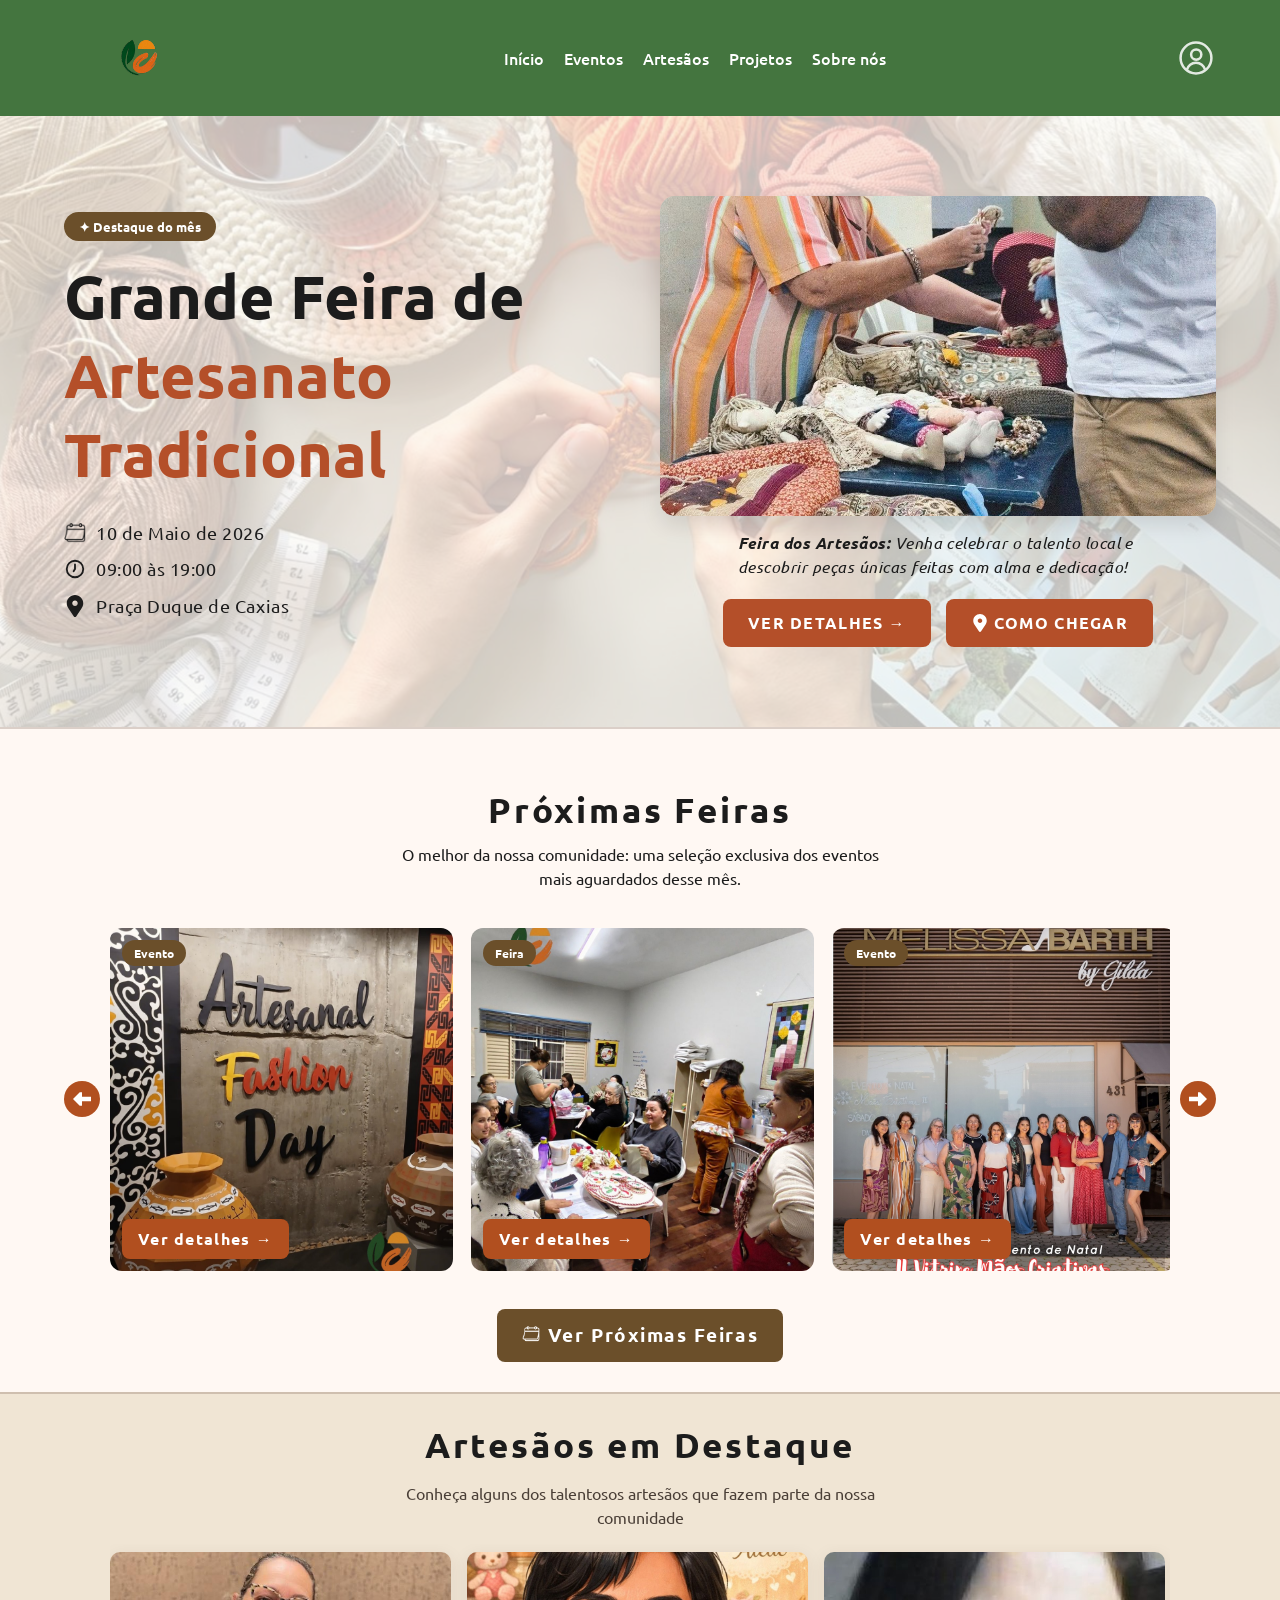
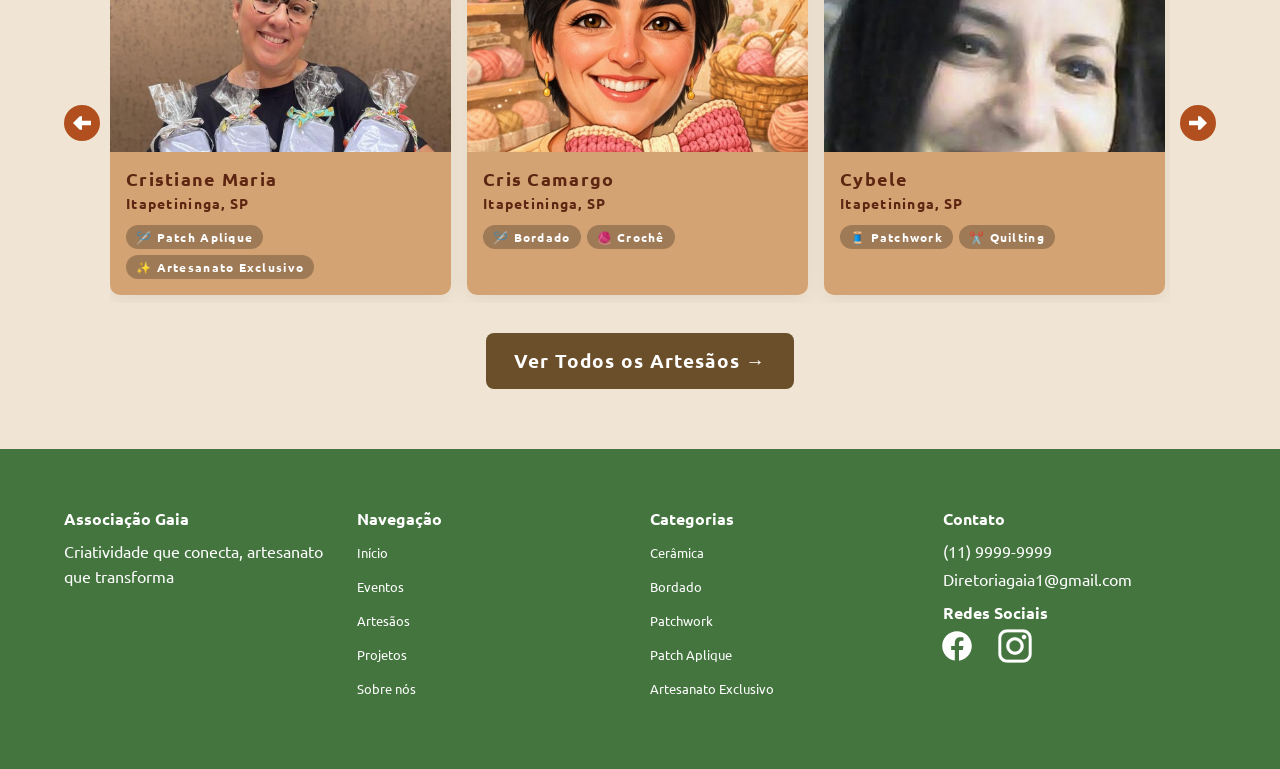
==== commit 0a3e20cf: "feat:adiciona pagina cadastro e login" ====
--- a/index.html
+++ b/index.html
@@ -39,7 +39,9 @@
                 <li><a href="pages/sobre-nos.html">Sobre nós</a></li>
             </ul>
             <div>
-                <img src="assets/icone-user-header.svg" alt="icone-usuario" class="icone-usuario" loading="lazy" width="400" height="300">
+                <a href="pages/login.html" aria-label="Entrar na minha conta">
+                    <img src="assets/icone-user-header.svg" alt="icone-usuario" class="icone-usuario" loading="lazy" width="400" height="300">
+                </a>
             </div>
         </nav>
 
@@ -50,8 +52,10 @@
             </div>
 
             <div class="mobile-usuario-sidebar">
-                <img src="assets/icone-user-header.svg" alt="icone-usuario-sidebar" class="mobile-icone-usuario" loading="lazy" width="400" height="300">
-                <span>Minha conta</span>
+                <a href="pages/login.html" aria-label="Entrar na minha conta" class="mobile-usuario-sidebar-link">
+                    <img src="assets/icone-user-header.svg" alt="icone-usuario-sidebar" class="mobile-icone-usuario" loading="lazy" width="400" height="300">
+                    <span>Minha conta</span>
+                </a>
             </div>
 
             <nav>
--- a/css/style.css
+++ b/css/style.css
@@ -1,34 +1,33 @@
 /* ==========================
-    VARIÁVEIS
+   01. VARIÁVEIS / ROOT 
 ========================== */
 
-/* :ROOT */
-:root{
-  --cor-principal:#44753f; 
-  --cor-fonte: white; 
-  --cor-fonte-preta: #1c1c1c; 
-  --cor-botao-principal: #b44f29; 
-  --cor-badge: #6b4f2a;
-  --cor-flecha: #b14f1f;
-  --cor-info-artesao: #d4a373;
-  --cor-botao-hover: #a34d22;
-  --cor-fonte-medio: #4a3f37;
-  --cor-fonte-claro:  #6c5848;
-  --cor-fundo-bege-claro: #fff8f3;
-  --cor-marrom-claro: #7a3118;
-  --cor-hover-btn-artesao: #4e3a1e;
-  --cor-destaque-sn: #f0a060;
-  --cor-bege-claro-gradiante: #faf4ea;
-  --cor-bege2-claro-gradiante: #f6ecdd;
-  --cor-hover-link:   #f4f4f4;
-  --cor-verde-titulo: #3a6b35;
-  --cor-hero-medio:   #f0e5d4;
-  --cor-fonte-escuro: #4f3021;
-  --cor-fonte-marrom-medio: #5c2612;
+:root {
+    --cor-principal: #44753f;
+    --cor-fonte: white;
+    --cor-fonte-preta: #1c1c1c;
+    --cor-botao-principal: #b44f29;
+    --cor-badge: #6b4f2a;
+    --cor-flecha: #b14f1f;
+    --cor-info-artesao: #d4a373;
+    --cor-botao-hover: #a34d22;
+    --cor-fonte-medio: #4a3f37;
+    --cor-fonte-claro: #6c5848;
+    --cor-fundo-bege-claro: #fff8f3;
+    --cor-marrom-claro: #7a3118;
+    --cor-hover-btn-artesao: #4e3a1e;
+    --cor-destaque-sn: #f0a060;
+    --cor-bege-claro-gradiante: #faf4ea;
+    --cor-bege2-claro-gradiante: #f6ecdd;
+    --cor-hover-link: #f4f4f4;
+    --cor-verde-titulo: #3a6b35;
+    --cor-hero-medio: #f0e5d4;
+    --cor-fonte-escuro: #4f3021;
+    --cor-fonte-marrom-medio: #5c2612;
 }
 
 /* ==========================
-    RESET
+    02. RESET
 ========================== */
 * {
     margin: 0;
@@ -40,11 +39,64 @@
     max-width: 100%;  
     display: block;
 }
+
 /* ==========================
-   CLASSES BASE
+   03. TIPOGRAFIA
 ========================== */
 
-.card-base{
+body {
+    font-family: "Ubuntu", sans-serif;
+    font-size: 1rem;
+    line-height: 1.5;
+    color: var(--cor-fonte-preta);
+}
+
+h1,
+h2,
+h3,
+h4,
+h5,
+h6 {
+    margin: 0;
+    font-weight: 700;
+    line-height: 1.2;
+}
+
+p {
+    margin: 0;
+    line-height: 1.6;
+}
+
+a {
+    color: inherit;
+    text-decoration: none;
+}
+
+strong {
+    font-weight: 700;
+}
+
+/* ==========================
+   04. LAYOUT GLOBAL
+========================== */
+
+.wrap-base__central {
+    max-width: 76rem;
+    margin: 0 auto;
+    padding: 0 1.25rem;
+}
+
+.pagina-base__gradiante{
+    background: linear-gradient(180deg, var(--cor-bege-claro-gradiante) 0%, var(--cor-bege2-claro-gradiante) 100%);
+    color: var(--cor-fonte-preta);
+}
+
+/* ==========================
+   05. COMPONENTES GLOBAIS
+========================== */
+
+/* =============== CARDS =============== */
+.card-base {
     display: flex;
     flex-direction: column;
     border-radius: 10px;
@@ -53,38 +105,32 @@
     transition: transform 0.22s ease, box-shadow 0.22s ease;
 }
 
-.card-base:hover{
+.card-base:hover {
     transform: translateY(-4px);
     box-shadow: 0 14px 32px rgba(60, 33, 20, 0.14);
 }
 
-.card-base__img{
+.card-base__img {
     width: 100%;
     object-fit: cover;
     display: block;
     flex-shrink: 0;
 }
 
-.card-base__corpo{
+.card-base__corpo {
     display: flex;
     flex-direction: column;
     padding: 12px;
     flex: 1;
 }
 
-.pagina-base__gradiante{
-    background: linear-gradient(180deg, var(--cor-bege-claro-gradiante) 0%, var(--cor-bege2-claro-gradiante) 100%);
-    color: var(--cor-fonte-preta);
-}
-
-.wrap-base__central{
-    max-width: 76rem;
-    margin: 0 auto;
-    padding: 0 1.25rem;
-}
-
+/* =========== HERO ============= */
 .hero-base__gradiente {
-    background: linear-gradient(160deg, var(--cor-bege-claro-gradiante) 0%, var(--cor-bege2-claro-gradiante) 100%);
+    background: linear-gradient(
+        160deg,
+        var(--cor-bege-claro-gradiante) 0%,
+        var(--cor-bege2-claro-gradiante) 100%
+    );
 }
 
 .hero-base__titulo {
@@ -96,15 +142,17 @@
     margin-bottom: 1rem;
 }
 
-.hero-base__paragrafo{
-   font-size: 1rem;
-   line-height: 1.65;
-   color: var(--cor-fonte-medio);
-   max-width: 32rem;
-   margin-bottom: 1.75rem; 
-}
-
-.btn-base__principal{
+.hero-base__paragrafo {
+    font-size: 1rem;
+    line-height: 1.65;
+    color: var(--cor-fonte-medio);
+    max-width: 32rem;
+    margin-bottom: 1.75rem;
+}
+
+/* ============ BOTÃO =========== */
+
+.btn-base__principal {
     display: inline-block;
     background: var(--cor-botao-principal);
     color: var(--cor-fonte);
@@ -123,83 +171,15 @@
     outline: none;
 }
 
-.label-base__secao{
-    display: inline-block;
-    font-size: 0.78rem;
-    font-weight: 700;
-    letter-spacing: 0.08em;
-    text-transform: uppercase;
-    color: var(--cor-botao-principal);
-    margin-bottom: 0.5rem;
-}
-
-.catalogo-base__grid{
-    display: grid;
-    gap: 1.25rem;
-}
-
-.catalogo-base__head{
-    display: grid;
-    gap: 1rem;
-    margin-bottom: 1.75rem;
-}
-
-.filtros-base__wrap{
-    display: flex;
-    flex-wrap: wrap;
-    gap: 0.5rem;
-    margin-bottom: 2rem;
-}
-
-.filtro-base__btn{
-    border: 2px solid rgba(47, 39, 34, 0.18);
-    border-radius: 999px;
-    background: transparent;
-    color: var(--cor-fonte-medio);
-    font-size: 0.88rem;
-    font-weight: 600;
-    padding: 0.45rem 1.1rem;
-    cursor: pointer;
-    transition: background 0.18s, color 0.18s, border-color 0.18s;
-}
-
-.filtro-base__btn:hover,
-.filtro-base__btn:focus-visible{
-    border-color: var(--cor-botao-principal);
-    color: var(--cor-botao-principal);
-    outline: none;
-}
-
-.filtro-base-btn__ativo,
-.sa-filter-btn--active,
-.ln-art-tab--active{
-    background: var(--cor-botao-principal);
-    border-color: var(--cor-botao-principal);
-    color: var(--cor-fonte);
-}
-
-.lista-base__vazia{
-    text-align: center;
-    color: var(--cor-fonte-medio);
-    font-size: 1rem;
-    padding: 3rem 0;
-}
-
-body{
-    font-family: "Ubuntu", sans-serif;
-}
-
-/* ==========================
-   HEADER
-========================== */
-
-/* GLOBAL - APLICADO PARA MOBILE E DESKTOP*/
+/* ============= HEADERS ============= */
+
+/* ============== HEADER MOBILE ============= */
+
 .geral-header{
     background-color: var(--cor-principal);
     color: var(--cor-fonte);
 }
 
-/* GLOBAL - CSS DO HEADER PARA MOBILE */
 .mobile-header-container-flexbox-pai{
     display: flex; 
     justify-content: space-between;
@@ -305,9 +285,309 @@
     margin-bottom: 10px;
 }
 
-/* ---------- LARISSA - INDEX ---------- */
-
-/* DESTAQUE DO MÊS - CSS PARA MOBILE */
+.mobile-usuario-sidebar-link {
+    display: flex;
+    flex-direction: column;
+    align-items: center;
+    text-decoration: none;
+    color: inherit;
+}
+
+/* ============= HEADER GLOBAL TABLET + DESKTOP ============= */
+
+@media(min-width: 768px){
+    .mobile-header{
+        display: none;
+    }
+
+    .desktop-header{
+        display: flex;
+        justify-content: space-between;
+        align-items: center;
+        padding: 1rem 5%;
+    }
+
+    .desktop-header-container-flexbox-pai{
+        display: flex;
+        gap: 20px;
+        list-style: none;
+    }
+
+    .desktop-header-container-flexbox-pai a{
+        color: var(--cor-fonte);
+        text-decoration: none;
+        font-weight: 500;
+    }
+
+    .icone-usuario{
+        width: 40px;
+        height: auto;
+        display: block;
+        cursor: pointer;
+    }
+
+    .desktop-header a[aria-label="Entrar na minha conta"] {
+        display: flex;
+        align-items: center;
+        text-decoration: none;
+        opacity: 0.85;
+        transition: opacity 0.2s;
+    }
+
+    .desktop-header a[aria-label="Entrar na minha conta"]:hover {
+        opacity: 1;
+    }
+
+     .desktop-header-container-flexbox-pai a:hover {
+        color: var(--cor-hover-link);
+        text-decoration: underline; 
+        transition: 0.3s;
+    }
+}
+
+/* ============ CLASSES BASE ============= */
+
+.label-base__secao{
+    display: inline-block;
+    font-size: 0.78rem;
+    font-weight: 700;
+    letter-spacing: 0.08em;
+    text-transform: uppercase;
+    color: var(--cor-botao-principal);
+    margin-bottom: 0.5rem;
+}
+
+.catalogo-base__grid{
+    display: grid;
+    gap: 1.25rem;
+}
+
+.catalogo-base__head{
+    display: grid;
+    gap: 1rem;
+    margin-bottom: 1.75rem;
+}
+
+.filtros-base__wrap{
+    display: flex;
+    flex-wrap: wrap;
+    gap: 0.5rem;
+    margin-bottom: 2rem;
+}
+
+.filtro-base__btn{
+    border: 2px solid rgba(47, 39, 34, 0.18);
+    border-radius: 999px;
+    background: transparent;
+    color: var(--cor-fonte-medio);
+    font-size: 0.88rem;
+    font-weight: 600;
+    padding: 0.45rem 1.1rem;
+    cursor: pointer;
+    transition: background 0.18s, color 0.18s, border-color 0.18s;
+}
+
+.filtro-base__btn:hover,
+.filtro-base__btn:focus-visible{
+    border-color: var(--cor-botao-principal);
+    color: var(--cor-botao-principal);
+    outline: none;
+}
+
+.filtro-base-btn__ativo,
+.sa-filter-btn--active,
+.ln-art-tab--active{
+    background: var(--cor-botao-principal);
+    border-color: var(--cor-botao-principal);
+    color: var(--cor-fonte);
+}
+
+.lista-base__vazia{
+    text-align: center;
+    color: var(--cor-fonte-medio);
+    font-size: 1rem;
+    padding: 3rem 0;
+}
+
+/* ============ FOOTER PARA MOBILE ============== */
+
+.footer-container-grid-pai {
+    display: grid;
+    grid-template-columns: repeat(2, 1fr);
+    gap: 20px;
+    padding: 40px 16px;
+    background-color: var(--cor-principal);
+    color: var(--cor-fonte);
+}
+
+.footer-container-grid-pai h3, 
+.footer-container-grid-pai h4 {
+    margin-bottom: 10px;
+    font-size: 1rem;
+}
+
+.footer-container-grid-pai ul {
+    list-style: none;
+}
+
+.footer-container-grid-pai li {
+    margin-bottom: 10px;
+}
+
+.footer-container-grid-pai a {
+    text-decoration: none; 
+    color: var(--cor-fonte);
+    font-size: 0.8rem;
+    transition: 0.3s;
+}
+
+.footer-container-grid-pai a:hover {
+    opacity: 0.7; 
+}
+
+.footer-grid-bloco4 div {
+    display: flex;
+    gap: 0px;
+    margin-top: 10px;
+    align-items: center;
+}
+
+.footer-grid-bloco4 img {
+    cursor: pointer;
+    width: 28px;
+    transition: transform 0.2s;
+}
+
+.footer-grid-bloco4 img:hover {
+    transform: scale(1.2); 
+}
+
+.footer-grid-bloco4 p{
+    line-height: 1.6; 
+      margin-bottom: 0.2rem;
+}
+
+.footer-grid-bloco4 h4{
+    margin-top: 10px;
+    margin-bottom: 10px;
+}
+
+.footer-grid-bloco4 h4:first-child {
+    margin-top: 0;
+}
+
+.footer-rede-social{
+    transform: scale(1.2);
+}
+
+/* ============= FOOTER PARA DESKTOP ============= */
+
+@media (min-width: 768px) {
+    .footer-container-grid-pai {
+        grid-template-columns: repeat(4, 1fr); /* Footer separado em 4 colonas */
+        align-items: start;
+        padding: 60px 5%;
+    }
+}
+
+/* ============ KIT DE ACESSIBILIDADE ============ */
+
+/* SKIP LINK */
+.skip-link {
+    position: absolute;
+    top: -100px;
+    left: 20px;
+    background: var(--cor-badge);
+    color: var(--cor-fonte);
+    padding: 12px 24px;
+    z-index: 9999;
+    text-decoration: none;
+    font-weight: 700;
+    border-radius: 0 0 8px 8px;
+    transition: top 0.3s;
+}
+
+.skip-link:focus {
+    top: 0;
+}
+
+/* FOCO VISÍVEL */
+:focus {
+    outline: 3px solid var(--cor-flecha);
+    outline-offset: 3px;
+}
+
+/* ALTO CONTRASTE */
+body.high-contrast {
+    background-color: #000 !important;
+    color: #fff !important;
+}
+
+body.high-contrast .geral-header,
+body.high-contrast .footer-container-grid-pai,
+body.high-contrast .btn-acc {
+    background: #000 !important;
+    border: 2px solid #fff !important;
+    color: #fff !important;
+}
+
+body.high-contrast p,
+body.high-contrast h1,
+body.high-contrast h2,
+body.high-contrast h3,
+body.high-contrast a,
+body.high-contrast span {
+    color: #fff !important;
+}
+
+/* FILTROS DALTONISMO */
+.protanopia  { filter: grayscale(1) sepia(0.5) hue-rotate(-50deg); }
+.deuteranopia { filter: grayscale(1) sepia(0.5) hue-rotate(-10deg); }
+.tritanopia  { filter: grayscale(0.5) sepia(0.5) hue-rotate(180deg); }
+
+/* BARRA DE ACESSIBILIDADE */
+.accessibility-toolbar {
+    display: flex;
+    gap: 8px;
+    align-items: center;
+    background: rgba(0, 0, 0, 0.15);
+    padding: 6px 5%;
+    justify-content: flex-end;
+    flex-wrap: wrap;
+}
+
+.btn-acc {
+    padding: 6px 12px;
+    border: 1px solid rgba(255,255,255,0.4);
+    border-radius: 8px;
+    background: transparent;
+    cursor: pointer;
+    font-size: 0.85rem;
+    font-weight: 600;
+    color: var(--cor-fonte);
+    transition: background 0.2s, transform 0.2s;
+}
+
+.btn-acc:hover {
+    background: rgba(255,255,255,0.2);
+    transform: translateY(-1px);
+}
+
+.select-acc {
+    padding: 6px 8px;
+    border-radius: 8px;
+    border: 1px solid rgba(255,255,255,0.4);
+    background: transparent;
+    color: var(--cor-fonte);
+    font-size: 0.85rem;
+    cursor: pointer;
+}
+
+/* ===================== 
+    06. INDEX / HOME 
+======================== */
+
+/* ================ DESTAQUE DO MÊS ================ */
 
 .la-secao-destaque-mes{
    display: flex;
@@ -459,337 +739,8 @@
     align-items: stretch; 
 }
 
-/* ----- LANA - ARTESÃOS ----- */
-
-/* ----- HEADER ARTESÃOS - CSS PARA MOBILE -----*/
-
-/* HERO */
-.ln-art-hero {
-    padding: 1.25rem 0 1.5rem;
-}
-
-.ln-art-hero-inner {
-    display: grid;
-    gap: 0.75rem;
-}
-
-.ln-art-highlight{ 
-    color: var(--cor-botao-principal); 
-}
-
-.ln-artesoes-hero-copy {
-    position: relative;
-    z-index: 1;
-    max-width: 56rem;
-}
-
-.ln-art-hero-copy p {
-    font-size: 1rem;
-    line-height: 1.65;
-    color:  var(--cor-fonte-medio);
-    max-width: 32rem;
-    margin-bottom: 1.75rem;
-}
-
-/* ----- LANA — ARTESÃ SOLO ----- */
-
-/* ----- HEADER ARTESÃ SOLO - CSS PARA MOBILE ----- */
-.ln-det-page {
-    background: linear-gradient(180deg, var(--cor-bege-claro-gradiante) 0%, var(--cor-bege2-claro-gradiante) 100%);
-    color:  var(--cor-fonte-preta);
-}
-
-/* HERO */
-.ln-det-hero {
-    background: transparent;
-    padding: 2.5rem 0 3rem;
-}
-
-.ln-det-hero-inner {
-    display: grid;
-    gap: 2rem;
-}
-
-.ln-det-lead {
-    font-size: 1rem;
-    line-height: 1.65;
-    color:  var(--cor-fonte-medio);
-    max-width: 34rem;
-    margin-bottom: 1.2rem;
-}
-
-.ln-det-tags {
-    display: flex;
-    flex-wrap: wrap;
-    gap: 0.45rem;
-    margin-bottom: 1.5rem;
-}
-
-.ln-det-tags span {
-    font-size: 0.8rem;
-    font-weight: 600;
-    color:  var(--cor-fonte-medio);
-    background: rgba(180, 79, 41, 0.1);
-    border-radius: 999px;
-    padding: 0.3rem 0.8rem;
-}
-
-.ln-det-hero-actions {
-    display: flex;
-    flex-wrap: wrap;
-    gap: 0.75rem;
-    align-items: center;
-}
-
-.ln-det-btn-ghost {
-    font-size: 0.88rem;
-    font-weight: 700;
-    color:  var(--cor-fonte-medio);
-    text-decoration: none;
-    transition: color 0.18s;
-}
-
-.ln-det-btn-ghost:hover { 
-    color: var(--cor-botao-principal); 
-}
-
-/* ----- SARA - PROJETOS ----- */
-
-/* HEADER PROJETOS — CSS PARA MOBILE */
-
-/* RÓTULOS */
-.sa-label--light { color: rgba(255,255,255,0.75); }
-
-/* HERO */
-.sa-hero {
-    padding: 2.5rem 0 3rem;
-}
-
-.sa-hero-inner {
-    display: grid;
-    gap: 2rem;
-}
-
-.sa-highlight { 
-    color: var(--cor-botao-principal); 
-}
-
-.sa-hero-copy .hero-base__titulo {
-    font-size: clamp(2.1rem, 5.5vw, 3.8rem);
-    color: var(--cor-fonte-preta);
-    margin-bottom: 1rem;
-}
-
-.sa-hero-copy p {
-    font-size: 1rem;
-    line-height: 1.65;
-    color:  var(--cor-fonte-medio);
-    max-width: 32rem;
-    margin-bottom: 1.75rem;
-}
-
-.sa-btn--outline {
-    background: transparent;
-    border: 2px solid rgba(255,255,255,0.8);
-    color: var(--cor-fonte);
-}
-
-.sa-btn--outline:hover,
-.sa-btn--outline:focus-visible {
-    background: rgba(255,255,255,0.15);
-}
-
-/* ----- LANA — SOBRE NÓS -----*/
-
-/* ----- HEADER SOBRE NÓS - CSS PARA MOBILE -----*/
-.ln-sn-page {
-    background: linear-gradient(180deg, var(--cor-bege-claro-gradiante) 0%, var(--cor-bege2-claro-gradiante) 100%);
-    color: var(--cor-fonte-preta);
-}
-
-.ln-sn-wrap {
-    max-width: 76rem;
-    margin: 0 auto;
-    padding: 0 1.25rem;
-}
-
-.ln-sn-btn {
-    display: inline-block;
-    background: var(--cor-botao-principal);
-    color: var(--cor-fonte);
-    font-weight: 700;
-    font-size: 0.95rem;
-    padding: 0.8rem 1.75rem;
-    border-radius: 0.5rem;
-    text-decoration: none;
-    transition: background 0.2s, transform 0.2s;
-}
-
-.ln-sn-btn:hover,
-.ln-sn-btn:focus-visible {
-    background: var(--cor-botao-hover);
-    transform: translateY(-2px);
-    outline: none;
-}
-
-.ln-sn-testimonial-footer {
-    display: flex;
-    align-items: center;
-    justify-content: space-between;
-    gap: 1rem;
-    border-top: 1px solid rgba(47, 39, 34, 0.08);
-    padding-top: 0.85rem;
-    margin-top: auto;
-}
-
-.ln-sn-testimonial-footer strong {
-    display: block;
-    font-size: 0.9rem;
-    color: var(--cor-fonte-preta);
-    margin-bottom: 0.1rem;
-}
-
-.ln-sn-testimonial-footer span {
-    font-size: 0.78rem;
-    color: var(--cor-fonte-claro);
-}
-
-.ln-sn-hist-top,
-.ln-sn-hist-side {
-    display: flex;
-    align-items: flex-start;
-    gap: 0.75rem;
-}
-
-/* HERO */
-.ln-sn-hero {
-    position: relative;
-    padding: 5rem 0 5.5rem;
-    min-height: 30rem;
-    display: flex;
-    align-items: center;
-    overflow: hidden;
-}
-
-.ln-sn-hero::before {
-    content: "";
-    position: absolute;
-    inset: -10px;
-    background: url('../assets/fundo-sobrenos.jpg') center/cover no-repeat;
-    filter: blur(5px);
-    z-index: 0;
-}
-
-.ln-sn-hero::after {
-    content: "";
-    position: absolute;
-    inset: 0;
-    background: linear-gradient(to bottom, rgba(15,8,4,0.48) 0%, rgba(15,8,4,0.68) 100%);
-    z-index: 1;
-}
-
-.ln-sn-hero .ln-sn-wrap {
-    position: relative;
-    z-index: 2;
-}
-
-.ln-sn-hero-inner {
-    display: flex;
-    flex-direction: column;
-    align-items: center;
-    text-align: center;
-}
-
-.ln-sn-hero-copy {
-    max-width: 54rem;
-}
-
-.ln-sn-hero .ln-sn-label {
-    color: var(--cor-destaque-sn);
-}
-
-.ln-sn-hero-copy h1 {
-    font-size: clamp(2.4rem, 6vw, 4.4rem);
-    font-weight: 700;
-    line-height: 1.05;
-    letter-spacing: -0.03em;
-    color: var(--cor-fonte);
-    margin-bottom: 1rem;
-}
-
-.ln-sn-highlight { 
-    color: var(--cor-destaque-sn); 
-}
-
-.ln-sn-hero-copy p {
-    font-size: 1.05rem;
-    line-height: 1.65;
-    color: rgba(255,255,255,0.78);
-    max-width: 38rem;
-    margin: 0 auto 1.75rem;
-}
-
-.ln-sn-btn-ghost {
-    display: inline-block;
-    border: 2px solid rgba(47, 39, 34, 0.2);
-    color:  var(--cor-fonte-medio);
-    font-weight: 700;
-    font-size: 0.9rem;
-    padding: 0.7rem 1.4rem;
-    border-radius: 0.5rem;
-    text-decoration: none;
-    transition: border-color 0.18s, color 0.18s;
-    white-space: nowrap;
-}
-
-.ln-sn-btn-ghost:hover {
-    border-color: var(--cor-botao-principal);
-    color: var(--cor-botao-principal);
-}
-
-/* GLOBAL - CSS DO HEADER PARA TABLET E DESKTOP */
-@media(min-width: 768px){
-    .mobile-header{
-        display: none;
-    }
-
-    .desktop-header{
-        display: flex;
-        justify-content: space-between;
-        align-items: center;
-        padding: 1rem 5%;
-    }
-
-    .desktop-header-container-flexbox-pai{
-        display: flex;
-        gap: 20px;
-        list-style: none;
-    }
-
-    .desktop-header-container-flexbox-pai a{
-        color: var(--cor-fonte);
-        text-decoration: none;
-        font-weight: 500;
-    }
-
-    .icone-usuario{
-        width: 40px;
-        height: auto;
-        display: block;
-    }
-
-     .desktop-header-container-flexbox-pai a:hover {
-        color: var(--cor-hover-link);
-        text-decoration: underline; 
-        transition: 0.3s;
-    }
-}
-
-/*==========================
-HEADER - CSS PARA TABLETS 
-==========================*/
-
-/* ---------- LARISSA - INDEX ---------- */
+/* ============ INDEX MOBILE ============== */
+
 @media(min-width: 768px){
 
      .la-carrossel {
@@ -859,7 +810,7 @@
     }
 }
 
-/* DESTAQUE DO MÊS - CSS PARA DESKTOP */
+/* =========== DESTAQUE DO MÊS - DESKTOP =========== */
 
 @media(min-width: 1200px){
       .la-secao-destaque-mes {
@@ -896,88 +847,8 @@
     }
 }
 
-/* GLOBAL - CSS FOOTER PARA MOBILE */
-.footer-container-grid-pai {
-    display: grid;
-    grid-template-columns: repeat(2, 1fr);
-    gap: 20px;
-    padding: 40px 16px;
-    background-color: var(--cor-principal);
-    color: var(--cor-fonte);
-}
-
-.footer-container-grid-pai h3, 
-.footer-container-grid-pai h4 {
-    margin-bottom: 10px;
-    font-size: 1rem;
-}
-
-.footer-container-grid-pai ul {
-    list-style: none;
-}
-
-.footer-container-grid-pai li {
-    margin-bottom: 10px;
-}
-
-.footer-container-grid-pai a {
-    text-decoration: none; 
-    color: var(--cor-fonte);
-    font-size: 0.8rem;
-    transition: 0.3s;
-}
-
-.footer-container-grid-pai a:hover {
-    opacity: 0.7; 
-}
-
-.footer-grid-bloco4 div {
-    display: flex;
-    gap: 0px;
-    margin-top: 10px;
-    align-items: center;
-}
-
-.footer-grid-bloco4 img {
-    cursor: pointer;
-    width: 28px;
-    transition: transform 0.2s;
-}
-
-.footer-grid-bloco4 img:hover {
-    transform: scale(1.2); 
-}
-
-.footer-grid-bloco4 p{
-    line-height: 1.6; 
-      margin-bottom: 0.2rem;
-}
-
-.footer-grid-bloco4 h4{
-    margin-top: 10px;
-    margin-bottom: 10px;
-}
-
-.footer-grid-bloco4 h4:first-child {
-    margin-top: 0;
-}
-
-.footer-rede-social{
-    transform: scale(1.2);
-}
-
-/* GLOBAL - CSS FOOTER PARA DESKTOP */
-@media (min-width: 768px) {
-    .footer-container-grid-pai {
-        grid-template-columns: repeat(4, 1fr); /* Footer separado em 4 colonas */
-        align-items: start;
-        padding: 60px 5%;
-    }
-}
-
-/* ---------- LARISSA - INDEX ---------- */
-
-/* EVENTOS EM DESTAQUE - CSS PARA MOBILE */
+/* ============ EVENTOS EM DESTAQUE - MOBILE ============ */
+
 .la-proximas-feiras{
     padding: 40px 20px 20px;
     background-color: var(--cor-fundo-bege-claro);
@@ -1150,7 +1021,8 @@
     transition: transform 0.1s ease;
 }
 
-/*  EVENTOS EM DESTAQUE - CSS PARA TABLETS  */
+/* ============= EVENTOS EM DESTAQUE - TABLETS ================ */
+
 @media (min-width: 768px) {
     .la-carrossel {
         grid-auto-columns: 49%;
@@ -1175,7 +1047,8 @@
     }
 }
 
-/*  EVENTOS EM DESTAQUE - CSS PARA DESKTOP  */
+/* ============ EVENTOS EM DESTAQUE - DESKTOP =========== */
+
 @media (min-width: 1024px) {
     .la-proximas-feiras {
         padding: 60px 5% 30px;
@@ -1190,7 +1063,8 @@
     }
 }
 
-/* ARTESAOS EM DESTAQUE - MOBILE */
+/* ============ ARTESAOS EM DESTAQUE - MOBILE ============ */
+
 .la-artesaos-destaque {
     padding: 20px 20px 40px;
     background-color: var(--cor-hero-medio);
@@ -1334,7 +1208,8 @@
     background-color: var(--cor-botao-hover);
 }
 
-/* ARTESÕES EM DESTAQUE - DESKTOP */
+/* ============ ARTESÕES EM DESTAQUE - DESKTOP ============= */
+
 @media (min-width: 1024px) {
     .la-artesaos-destaque {
         padding: 30px 5% 60px;
@@ -1344,19 +1219,845 @@
         font-size: 2.2rem;
     }
 
-    .la-proximas-feiras {
-        padding: 60px 5% 30px;
-    }
-
     .la-artesaos-carrossel {
         grid-auto-columns: calc(33.333% - 11px);
     }
 }
-/*------------------------------*/
-
-/* ----- SARA ----- */
-
-/* MOSAICO HERO */
+
+/* ======================
+    07. ARTESÃOS
+========================= */
+
+/* =========== HERO ============ */
+
+.ln-art-hero {
+    padding: 1.25rem 0 1.5rem;
+}
+
+.ln-art-hero-inner {
+    display: grid;
+    gap: 0.75rem;
+}
+
+.ln-art-highlight{ 
+    color: var(--cor-botao-principal); 
+}
+
+.ln-art-hero-copy {
+    position: relative;
+    z-index: 1;
+    max-width: 56rem;
+}
+
+.ln-art-hero-copy p {
+    font-size: 1rem;
+    line-height: 1.65;
+    color:  var(--cor-fonte-medio);
+    max-width: 32rem;
+    margin-bottom: 1.75rem;
+}
+
+/* FOTO DO HERO */
+.ln-art-hero-photo {
+    border-radius: 1.25rem;
+    overflow: hidden;
+    box-shadow: 0 8px 32px rgba(30,20,10,0.18);
+    width: min(100%, 26rem);
+    max-width: 26rem;
+}
+
+.ln-art-hero-photo img {
+    width: 100%;
+    height: 100%;
+    object-fit: cover;
+    display: block;
+}
+
+/* CATÁLOGO */
+.ln-art-catalogo {
+    padding: 2rem 0 4rem;
+}
+
+.ln-art-catalogo-head {
+    display: grid;
+    gap: 1rem;
+    margin-bottom: 1.75rem;
+}
+
+.ln-art-catalogo-head h2 {
+    font-size: clamp(1.6rem, 4vw, 2.6rem);
+    font-weight: 700;
+    letter-spacing: -0.02em;
+    color:  var(--cor-fonte-preta);
+    line-height: 1.1;
+}
+
+.ln-art-catalogo-desc {
+    font-size: 0.95rem;
+    color:  var(--cor-fonte-medio);
+    line-height: 1.65;
+    max-width: 38rem;
+    align-self: end;
+}
+
+/* BUSCA */
+.ln-art-search-bar {
+    display: flex;
+    align-items: center;
+    gap: 0.65rem;
+    height: 2.75rem;
+    padding: 0 1rem;
+    border: 2px solid rgba(47, 39, 34, 0.2);
+    border-radius: 0.6rem;
+    background: rgba(255, 251, 245, 0.95);
+    margin-bottom: 1rem;
+    cursor: text;
+    transition: border-color 0.18s;
+}
+
+.ln-art-search-bar:focus-within {
+    border-color: var(--cor-botao-principal);
+}
+
+.ln-art-search-bar i {
+    color:  var(--cor-fonte-medio);
+    font-size: 1rem;
+    flex: none;
+}
+
+.ln-art-search-bar input {
+    flex: 1;
+    border: 0;
+    outline: 0;
+    background: transparent;
+    font-size: 0.95rem;
+    color: var(--cor-fonte-preta);
+}
+
+.ln-art-search-bar input::placeholder { 
+    color:  var(--cor-fonte-medio); 
+}
+
+.ln-art-tab {
+    transition: background 0.18s, color 0.18s, border-color 0.18s;
+}
+
+.ln-art-tab:hover,
+.ln-art-tab:focus-visible {
+    border-color: var(--cor-botao-principal);
+    color: var(--cor-botao-principal);
+    outline: none;
+}
+
+/* GRID DE CARDS */
+
+.ln-art-card {
+    background: var(--cor-info-artesao);
+    border-radius: 1rem;
+    overflow: hidden;
+    box-shadow: 0 4px 18px rgba(60, 33, 20, 0.08);
+    transition: transform 0.22s, box-shadow 0.22s;
+}
+
+.ln-art-card:hover {
+    transform: translateY(-4px);
+    box-shadow: 0 14px 32px rgba(60, 33, 20, 0.14);
+}
+
+.ln-art-card--hidden { display: none; }
+
+.ln-art-card-link {
+    display: flex;
+    flex-direction: column;
+    text-decoration: none;
+    color: inherit;
+    height: 100%;
+}
+
+/* AVATAR */
+.ln-art-avatar {
+    position: relative;
+    aspect-ratio: 1 / 1;
+    display: flex;
+    align-items: center;
+    justify-content: center;
+    overflow: hidden;
+    flex: none;
+}
+
+.ln-art-socials {
+    position: absolute;
+    bottom: 0.75rem;
+    right: 0.75rem;
+    display: flex;
+    gap: 0.35rem;
+    opacity: 0;
+    transition: opacity 0.2s;
+}
+
+.ln-art-card:hover .ln-art-socials { opacity: 1; }
+
+.ln-art-socials i {
+    width: 1.6rem;
+    height: 1.6rem;
+    border-radius: 50%;
+    border: 1.5px solid rgba(255, 255, 255, 0.8);
+    display: flex;
+    align-items: center;
+    justify-content: center;
+    color: var(--cor-fonte);
+    font-size: 0.78rem;
+}
+
+/* CORPO DO CARD */
+.ln-art-card-body {
+    padding: 1rem 1.2rem 1.2rem;
+    display: flex;
+    flex-direction: column;
+    flex: 1;
+}
+
+.ln-art-card-name {
+    font-size: 1.05rem;
+    font-weight: 700;
+    color: var(--cor-fonte-preta);
+    margin-bottom: 0.25rem;
+}
+
+.ln-art-card-city {
+    display: flex;
+    align-items: center;
+    gap: 0.3rem;
+    font-size: 0.82rem;
+    color: var(--cor-fonte-escuro);
+    margin-bottom: 0.7rem;
+}
+
+.ln-art-card-city i { 
+    color: var(--cor-fonte-marrom-medio); 
+}
+
+.ln-art-card-tags {
+    display: flex;
+    flex-wrap: wrap;
+    align-items: flex-start;
+    align-content: flex-start;
+    gap: 0.35rem;
+    margin-bottom: 0.85rem;
+    flex: 1;
+}
+
+.ln-art-card-tags span {
+    font-size: 0.74rem;
+    font-weight: 600;
+    line-height: 1.2;
+    color: var(--cor-fundo-bege-claro);
+    background: var(--cor-marrom-claro);
+    border-radius: 999px;
+    padding: 0.2rem 0.65rem;
+}
+
+.ln-art-card-cta {
+    display: inline-flex;
+    align-items: center;
+    gap: 0.4rem;
+    font-size: 0.88rem;
+    font-weight: 700;
+    color: var(--cor-fonte-marrom-medio);
+    border-top: 1px solid rgba(77, 43, 28, 0.2);
+    padding-top: 0.75rem;
+    transition: gap 0.18s;
+}
+
+.ln-art-card:hover .ln-art-card-cta { 
+    gap: 0.65rem; 
+}
+
+.ln-art-grid{
+    display: grid;
+    gap: 1.25rem;
+}
+
+/* RESPONSIVO */
+@media (min-width: 720px) {
+    .ln-art-grid {
+        grid-template-columns: 1fr 1fr;
+    }
+}
+
+@media (min-width: 1024px) {
+    .ln-art-hero-inner {
+        display: grid;
+        grid-template-columns: minmax(0, 26rem) minmax(0, 1fr);
+        align-items: stretch;
+        gap: 2rem;
+    }
+
+    .ln-art-hero-photo {
+        position: relative;
+        width: 100%;
+        max-width: none;
+        height: 100%;
+    }
+
+    .ln-art-hero-photo img {
+        position: absolute;
+        inset: 0;
+        width: 100%;
+        height: 100%;
+    }
+
+    .ln-art-catalogo-head {
+        grid-template-columns: 1fr 1fr;
+        align-items: start;
+    }
+}
+
+@media (max-width: 55.999rem) {
+    .ln-art-hero-inner {
+        grid-template-columns: 1fr;
+        align-items: start;
+    }
+
+    .ln-art-hero-photo {
+        width: 100%;
+        max-width: none;
+        aspect-ratio: 4 / 3;
+    }
+
+    .ln-art-hero-photo img {
+        width: 100%;
+        height: 100%;
+    }
+}
+
+@media (min-width: 1200px) {
+    .ln-art-grid {
+        grid-template-columns: repeat(4, 1fr);
+    }
+}
+
+/* =========================
+    08. ARTESÃO - DETALHES
+============================ */
+
+/* ----- PÁGINA ----- */
+.ln-det-page {
+    background: linear-gradient(180deg, var(--cor-bege-claro-gradiante) 0%, var(--cor-bege2-claro-gradiante) 100%);
+    color:  var(--cor-fonte-preta);
+}
+
+/* ----- HERO ----- */
+.ln-det-hero {
+    background: transparent;
+    padding: 2.5rem 0 3rem;
+}
+
+.ln-det-hero-inner {
+    display: grid;
+    gap: 2rem;
+}
+
+.ln-det-hero h1 {
+    font-size: clamp(1.6rem, 7vw, 4rem);
+    line-height: 1.5;
+}
+
+.ln-det-lead {
+    font-size: 1rem;
+    line-height: 1.65;
+    color:  var(--cor-fonte-medio);
+    max-width: 34rem;
+    margin-bottom: 1.2rem;
+}
+
+.ln-det-tags {
+    display: flex;
+    flex-wrap: wrap;
+    gap: 0.45rem;
+    margin-bottom: 1.5rem;
+}
+
+.ln-det-tags span {
+    font-size: 0.8rem;
+    font-weight: 600;
+    color:  var(--cor-fonte-medio);
+    background: rgba(180, 79, 41, 0.1);
+    border-radius: 999px;
+    padding: 0.3rem 0.8rem;
+}
+
+.ln-det-hero-actions {
+    display: flex;
+    flex-wrap: wrap;
+    gap: 0.75rem;
+    align-items: center;
+}
+
+.ln-det-btn-ghost {
+    font-size: 0.88rem;
+    font-weight: 700;
+    color:  var(--cor-fonte-medio);
+    text-decoration: none;
+    transition: color 0.18s;
+}
+
+.ln-det-btn-ghost:hover { 
+    color: var(--cor-botao-principal); 
+}
+
+/* ----- VISUAL DO HERO ----- */
+
+.ln-det-wrap {
+    max-width: 76rem;
+    margin: 0 auto;
+    padding: 0 1.25rem;
+}
+
+.ln-det-label {
+    display: inline-block;
+    font-size: 0.78rem;
+    font-weight: 700;
+    letter-spacing: 0.08em;
+    text-transform: uppercase;
+    color: #b44f29;
+    margin-bottom: 0.5rem;
+}
+
+.ln-det-main {
+    display: flex;
+    flex-direction: column;
+    gap: 1.5rem;
+}
+
+.ln-det-hero-visual {
+    display: flex;
+    justify-content: center;
+}
+
+.ln-det-avatar-wrap {
+    position: relative;
+    width: 14rem;
+}
+
+.ln-det-avatar {
+    width: 14rem;
+    height: 14rem;
+    border-radius: 50%;
+    background: linear-gradient(135deg, var(--cor-botao-principal) 0%, var(--cor-marrom-claro) 100%);
+    display: flex;
+    align-items: center;
+    justify-content: center;
+    box-shadow: 0 16px 40px rgba(60, 33, 20, 0.18);
+}
+
+.ln-det-avatar span {
+    font-size: 3.5rem;
+    font-weight: 800;
+    color: rgba(255, 255, 255, 0.9);
+    letter-spacing: 0.06em;
+}
+
+/* ----- BADGE DO ARTESÃO ----- */
+
+.ln-det-avatar-badge {
+    display: flex;
+    align-items: center;
+    gap: 0.6rem;
+    position: absolute;
+    background: var(--cor-fonte);
+    border-radius: 0.75rem;
+    padding: 0.6rem 0.85rem;
+    box-shadow: 0 4px 16px rgba(60, 33, 20, 0.12);
+    min-width: 11rem;
+}
+
+.ln-det-badge-top {
+    top: 0.5rem;
+    right: -3rem;
+}
+
+.ln-det-badge-bottom {
+    bottom: 0.5rem;
+    left: -3rem;
+}
+
+.ln-det-avatar-badge i {
+    font-size: 1.2rem;
+    color: var(--cor-botao-principal);
+    flex: none;
+}
+
+.ln-det-avatar-badge strong {
+    display: block;
+    font-size: 0.85rem;
+    color:  var(--cor-fonte-preta);
+}
+
+.ln-det-avatar-badge p {
+    font-size: 0.75rem;
+    color:  var(--cor-fonte-medio);
+    margin: 0;
+}
+
+/* ----- CONTEÚDO ----- */
+.ln-det-content {
+    padding: 3rem 0 4rem;
+}
+
+.ln-det-content-grid {
+    display: grid;
+    gap: 2rem;
+}
+
+/* ----- SIDEBAR ----- */
+.ln-det-sidebar {
+    display: flex;
+    flex-direction: column;
+    gap: 1rem;
+}
+
+.ln-det-profile-card,
+.ln-det-contact-card,
+.ln-det-event-card {
+    background: var(--cor-fonte);
+    border-radius: 1rem;
+    padding: 1.25rem;
+    box-shadow: 0 4px 18px rgba(60, 33, 20, 0.07);
+}
+
+.ln-det-profile-header {
+    display: flex;
+    align-items: center;
+    gap: 0.85rem;
+    margin-bottom: 0.85rem;
+}
+
+.ln-det-monogram {
+    width: 3rem;
+    height: 3rem;
+    border-radius: 50%;
+    background: linear-gradient(135deg, var(--cor-botao-principal), var(--cor-marrom-claro));
+    color: var(--cor-fonte);
+    font-size: 1rem;
+    font-weight: 800;
+    display: flex;
+    align-items: center;
+    justify-content: center;
+    flex: none;
+    letter-spacing: 0.04em;
+}
+
+.ln-det-profile-header h2 {
+    font-size: 1.05rem;
+    font-weight: 700;
+    color:  var(--cor-fonte-preta);
+    margin-bottom: 0.1rem;
+}
+
+.ln-det-profile-header p {
+    font-size: 0.8rem;
+    color:  var(--cor-fonte-medio);
+    margin: 0;
+}
+
+.ln-det-bio {
+    font-size: 0.9rem;
+    color:  var(--cor-fonte-medio);
+    line-height: 1.6;
+    margin-bottom: 0.85rem;
+}
+
+.ln-det-profile-tags {
+    display: flex;
+    flex-wrap: wrap;
+    gap: 0.35rem;
+}
+
+.ln-det-profile-tags span {
+    font-size: 0.74rem;
+    font-weight: 600;
+    color:  var(--cor-fonte-medio);
+    background: rgba(180, 79, 41, 0.09);
+    border-radius: 999px;
+    padding: 0.2rem 0.65rem;
+}
+
+.ln-det-card-title {
+    font-size: 0.82rem;
+    font-weight: 700;
+    letter-spacing: 0.05em;
+    text-transform: uppercase;
+    color:  var(--cor-fonte-medio);
+    margin-bottom: 0.85rem;
+}
+
+.ln-det-contact-list {
+    list-style: none;
+    display: flex;
+    flex-direction: column;
+    gap: 0.6rem;
+    margin-bottom: 1rem;
+}
+
+.ln-det-contact-list li {
+    display: flex;
+    align-items: center;
+    gap: 0.6rem;
+    font-size: 0.88rem;
+    color: var(--cor-fonte-preta);
+}
+
+.ln-det-contact-list i {
+    color: var(--cor-botao-principal);
+    font-size: 0.95rem;
+    flex: none;
+    width: 1.1rem;
+}
+
+.ln-det-contact-list a {
+    color: inherit;
+    text-decoration: none;
+}
+
+.ln-det-contact-list a:hover { color: var(--cor-botao-principal); }
+
+.ln-det-socials {
+    display: flex;
+    gap: 0.5rem;
+}
+
+.ln-det-social-btn {
+    width: 2.2rem;
+    height: 2.2rem;
+    border-radius: 50%;
+    border: 2px solid rgba(47, 39, 34, 0.15);
+    display: flex;
+    align-items: center;
+    justify-content: center;
+    color:  var(--cor-fonte-medio);
+    text-decoration: none;
+    font-size: 0.9rem;
+    transition: background 0.18s, color 0.18s, border-color 0.18s;
+}
+
+.ln-det-social-btn:hover {
+    background: var(--cor-botao-principal);
+    border-color: var(--cor-botao-principal);
+    color: var(--cor-fonte);
+}
+
+.ln-det-event-list {
+    list-style: none;
+    display: flex;
+    flex-direction: column;
+    gap: 0.55rem;
+}
+
+.ln-det-event-list li {
+    display: flex;
+    align-items: center;
+    gap: 0.55rem;
+    font-size: 0.88rem;
+    font-weight: 600;
+    color: var(--cor-fonte-preta);
+}
+
+.ln-det-event-list i {
+    color: var(--cor-botao-principal);
+    font-size: 0.9rem;
+    flex: none;
+}
+
+/* ---- CONTEÚDO PRINCIPAL ----- */
+.ln-det-section-head {
+    margin-bottom: 1.25rem;
+}
+
+.ln-det-section-head h2 {
+    font-size: clamp(1.3rem, 3vw, 2rem);
+    font-weight: 700;
+    letter-spacing: -0.02em;
+    color:  var(--cor-fonte-preta);
+    margin-bottom: 0.35rem;
+}
+
+.ln-det-section-head p {
+    font-size: 0.92rem;
+    color:  var(--cor-fonte-medio);
+    line-height: 1.6;
+}
+
+/* ----- PORTFÓLIO ----- */
+.ln-det-portfolio-grid {
+    display: grid;
+    grid-template-columns: 1fr 1fr;
+    gap: 0.85rem;
+    margin-bottom: 0.5rem;
+}
+
+.ln-det-piece {
+    border-radius: 0.85rem;
+    height: 8rem;
+    display: flex;
+    flex-direction: column;
+    align-items: flex-start;
+    justify-content: flex-end;
+    padding: 0.85rem 1rem;
+    position: relative;
+    overflow: hidden;
+}
+
+.ln-det-piece i {
+    position: absolute;
+    top: 50%;
+    left: 50%;
+    transform: translate(-50%, -60%);
+    font-size: 2.5rem;
+    color: rgba(255, 255, 255, 0.2);
+}
+
+.ln-det-piece::after {
+    content: "";
+    position: absolute;
+    inset: 0;
+    background: linear-gradient(to top, rgba(20, 6, 0, 0.5) 0%, transparent 55%);
+}
+
+.ln-det-piece span {
+    position: relative;
+    z-index: 1;
+    font-size: 0.78rem;
+    font-weight: 700;
+    color: rgba(255, 255, 255, 0.9);
+}
+
+/* ----- TRAJETÓRIA ----- */
+.ln-det-contentM {
+    padding-bottom: 4rem;
+}
+
+.ln-det-traj-grid {
+    display: grid;
+    gap: 0.85rem;
+}
+
+.ln-det-traj-card {
+    display: flex;
+    align-items: flex-start;
+    gap: 1rem;
+    background: var(--cor-fonte);
+    border-radius: 0.85rem;
+    padding: 1rem 1.2rem;
+    box-shadow: 0 2px 12px rgba(60, 33, 20, 0.06);
+}
+
+.ln-det-traj-num {
+    font-size: 1.6rem;
+    font-weight: 800;
+    color: #6b4f2a;
+    line-height: 1;
+    flex: none;
+}
+
+.ln-det-traj-card h3 {
+    font-size: 0.95rem;
+    font-weight: 700;
+    color:  var(--cor-fonte-preta);
+    margin-bottom: 0.25rem;
+}
+
+.ln-det-traj-card p {
+    font-size: 0.85rem;
+    color:  var(--cor-fonte-medio);
+    line-height: 1.55;
+    margin: 0;
+}
+
+/* ----- RESPONSIVO ----- */
+@media (min-width: 48rem) {
+    .ln-det-portfolio-grid {
+        grid-template-columns: repeat(4, 1fr);
+    }
+
+    .ln-det-piece { height: 10rem; }
+
+    .ln-det-traj-grid {
+        grid-template-columns: repeat(3, 1fr);
+    }
+}
+
+@media (min-width: 1024px) {
+    .ln-det-hero-inner {
+        grid-template-columns: 21rem 1fr;
+        align-items: center;
+    }
+
+    .ln-det-hero-visual {
+        order: -1;
+        justify-content: flex-start;
+    }
+
+    .ln-det-avatar-wrap {
+        margin-left: 3rem;
+        margin-right: 0;
+    }
+}
+
+@media (min-width: 64rem) {
+    .ln-det-content-grid {
+        grid-template-columns: 20rem 1fr;
+        align-items: start;
+    }
+}
+
+/* ==========================
+   09. PROJETOS
+========================== */
+
+/* ----- RÓTULOS ----- */
+.sa-label--light { color: rgb(255, 255, 255); }
+
+/* ----- HERO ----- */
+.sa-hero {
+    padding: 2.5rem 0 3rem;
+}
+
+.sa-hero-inner {
+    display: grid;
+    gap: 2rem;
+}
+
+.sa-highlight { 
+    color: var(--cor-botao-principal); 
+}
+
+.sa-hero-copy .hero-base__titulo {
+    font-size: clamp(2.1rem, 5.5vw, 3.8rem);
+    color: var(--cor-fonte-preta);
+    margin-bottom: 1rem;
+}
+
+.sa-hero-copy p {
+    font-size: 1rem;
+    line-height: 1.65;
+    color:  var(--cor-fonte-medio);
+    max-width: 32rem;
+    margin-bottom: 1.75rem;
+}
+
+.sa-btn--outline {
+    background: transparent;
+    border: 2px solid rgba(255,255,255,0.8);
+    color: var(--cor-fonte);
+}
+
+.sa-btn--outline:hover,
+.sa-btn--outline:focus-visible {
+    background: rgba(255,255,255,0.15);
+}
+
+/* ----- MOSAICO DO HERO ----- */
 .sa-hero-mosaic {
     display: grid;
     grid-template-columns: 1fr 1fr;
@@ -1416,7 +2117,7 @@
     background: url('../assets/fundo-mosaico-mural.jpg') center/cover no-repeat;
 }
 
-/* CATÁLOGO */
+/* ----- CATÁLOGO ----- */
 .sa-catalogo {
     padding: 3rem 0 4rem;
 }
@@ -1443,13 +2144,13 @@
     align-self: end;
 }
 
-/* SEPARADOR ENTRE SEÇÕES DE CATÁLOGO */
+/* ----- SEÇÕES DO CATÁLOGO ----- */
 .sa-section + .sa-section {
     border-top: 2px solid rgba(47,39,34,0.1);
     padding-top: 3rem;
 }
 
-/* FILTROS */
+/* ----- FILTROS ----- */
 .sa-filter-btn {
     transition: background 0.18s, color 0.18s, border-color 0.18s, transform 0.18s;
 }
@@ -1461,8 +2162,7 @@
     outline: none;
 }
 
-/* GRID DE CARDS */
-
+/* ----- GRID DE CARDS ----- */
 .sa-card {
     background: var(--cor-info-artesao);
 }
@@ -1562,7 +2262,15 @@
 
 .sa-card-link:hover { gap: 0.65rem; }
 
-/* CTA */
+.sa-card-link-wrap {
+    display: flex;
+    flex-direction: column;
+    text-decoration: none;
+    color: inherit;
+    height: 100%;
+}
+
+/* ----- CTA ----- */
 .sa-cta {
     background: var(--cor-botao-principal);
     padding: 3rem 0;
@@ -1585,7 +2293,7 @@
 .sa-cta-copy p {
     font-size: 0.95rem;
     line-height: 1.65;
-    color: rgba(255,255,255,0.88);
+    color: rgb(255, 255, 255);
     margin-bottom: 0.5rem;
     max-width: 36rem;
 }
@@ -1626,7 +2334,6 @@
     color: rgba(255,255,255,0.75);
 }
 
-/* CARD OCULTO PELO FILTRO */
 .sa-card--hidden {
     display: none;
 }
@@ -1714,7 +2421,7 @@
     scroll-snap-align: start;
 }
 
-/* ====== RESPONSIVO ====== */
+/* ----- RESPONSIVO ----- */
 @media (min-width: 768px){
     .sa-page .sa-catalogo .sa-grid .sa-card {
         flex-basis: 49%;
@@ -1747,1248 +2454,373 @@
     }
 }
 
-/* ----- LANA ----- */
-
-/* ARTESÕES */
-
-/* FOTO HERO */
-.ln-art-hero-photo {
-    border-radius: 1.25rem;
-    overflow: hidden;
-    box-shadow: 0 8px 32px rgba(30,20,10,0.18);
-    width: min(100%, 26rem);
-    max-width: 26rem;
-}
-
-.ln-art-hero-photo img {
-    width: 100%;
-    height: 100%;
-    object-fit: cover;
-    display: block;
-}
-
-/* CATÁLOGO */
-.ln-art-catalogo {
-    padding: 2rem 0 4rem;
-}
-
-.ln-art-catalogo-head {
+/* ==========================
+   10. PROJETO — DETALHE
+========================== */
+
+/* ----- HERO ----- */
+.sa-det-hero {
+    padding: 2.5rem 0 3rem;
+}
+
+.sa-det-hero-inner {
     display: grid;
-    gap: 1rem;
-    margin-bottom: 1.75rem;
-}
-
-.ln-art-catalogo-head h2 {
-    font-size: clamp(1.6rem, 4vw, 2.6rem);
-    font-weight: 700;
-    letter-spacing: -0.02em;
-    color:  var(--cor-fonte-preta);
-    line-height: 1.1;
-}
-
-.ln-art-catalogo-desc {
-    font-size: 0.95rem;
-    color:  var(--cor-fonte-medio);
+    gap: 2rem;
+    align-items: center;
+}
+
+.sa-det-lead {
+    font-size: 1rem;
     line-height: 1.65;
-    max-width: 38rem;
-    align-self: end;
-}
-
-/* BUSCA */
-.ln-art-search-bar {
-    display: flex;
-    align-items: center;
-    gap: 0.65rem;
-    height: 2.75rem;
-    padding: 0 1rem;
-    border: 2px solid rgba(47, 39, 34, 0.2);
-    border-radius: 0.6rem;
-    background: rgba(255, 251, 245, 0.95);
-    margin-bottom: 1rem;
-    cursor: text;
-    transition: border-color 0.18s;
-}
-
-.ln-art-search-bar:focus-within {
-    border-color: var(--cor-botao-principal);
-}
-
-.ln-art-search-bar i {
-    color:  var(--cor-fonte-medio);
+    color: var(--cor-fonte-medio);
+    max-width: 34rem;
+    margin-bottom: 1.2rem;
+}
+
+.sa-det-tags {
+    display: flex;
+    flex-wrap: wrap;
+    gap: 0.45rem;
+    margin-bottom: 1.5rem;
+}
+
+.sa-det-tags span {
+    font-size: 0.8rem;
+    font-weight: 600;
+    color: var(--cor-fonte-medio);
+    background: rgba(180, 79, 41, 0.1);
+    border-radius: 999px;
+    padding: 0.3rem 0.8rem;
+}
+
+/* ----- AÇÕES DO HERO ----- */
+.sa-det-hero-actions {
+    display: flex;
+    flex-wrap: wrap;
+    gap: 0.75rem;
+    align-items: center;
+}
+
+.sa-det-btn-ghost {
+    font-size: 0.88rem;
+    font-weight: 700;
+    color: var(--cor-fonte-medio);
+    text-decoration: none;
+    transition: color 0.18s;
+}
+
+.sa-det-btn-ghost:hover {
+    color: var(--cor-botao-principal);
+}
+
+.sa-det-propostas {
+    position: relative;
+}
+
+.sa-det-btn-principal {
+    display: inline-flex;
+    align-items: center;
+    gap: 0.5rem;
+    background: var(--cor-botao-principal);
+    color: var(--cor-fonte);
+    font-weight: 700;
+    font-size: 0.92rem;
+    padding: 0.75rem 1.25rem;
+    border: 0;
+    border-radius: 0.5rem;
+    cursor: pointer;
+    transition: background 0.2s, transform 0.2s;
+}
+
+.sa-det-btn-principal:hover {
+    background: var(--cor-botao-hover);
+    transform: translateY(-2px);
+}
+
+/* ----- MENU DE PROPOSTAS ----- */
+.sa-det-propostas-menu {
+    position: absolute;
+    top: calc(100% + 0.5rem);
+    left: 0;
+    z-index: 20;
+    min-width: 16rem;
+    background: var(--cor-fonte);
+    border-radius: 0.75rem;
+    box-shadow: 0 12px 32px rgba(60, 33, 20, 0.18);
+    padding: 0.5rem;
+    display: flex;
+    flex-direction: column;
+    gap: 0.25rem;
+}
+
+.sa-det-propostas-menu[hidden] {
+    display: none;
+}
+
+.sa-det-propostas-menu a {
+    display: flex;
+    align-items: center;
+    gap: 0.6rem;
+    padding: 0.65rem 0.75rem;
+    border-radius: 0.5rem;
+    color: var(--cor-fonte-preta);
+    text-decoration: none;
+    font-size: 0.88rem;
+    font-weight: 600;
+    transition: background 0.15s;
+}
+
+.sa-det-propostas-menu a:hover {
+    background: rgba(180, 79, 41, 0.1);
+}
+
+.sa-det-propostas-menu i {
+    color: var(--cor-botao-principal);
     font-size: 1rem;
     flex: none;
 }
 
-.ln-art-search-bar input {
-    flex: 1;
-    border: 0;
-    outline: 0;
-    background: transparent;
+/* ----- CAPA DO PROJETO ----- */
+.sa-det-hero-cover {
+    width: 100%;
+    aspect-ratio: 16 / 11;
+    border-radius: 1.25rem;
+    background-size: cover !important;
+    background-position: center !important;
+    background-repeat: no-repeat !important;
+    box-shadow: 0 16px 40px rgba(60, 33, 20, 0.18);
+}
+
+/* ----- INFORMAÇÕES ----- */
+.sa-det-content {
+    padding: 1rem 0 4rem;
+}
+
+.sa-det-info-grid {
+    display: grid;
+    grid-template-columns: repeat(auto-fit, minmax(11rem, 1fr));
+    gap: 1rem;
+    margin-bottom: 2.5rem;
+}
+
+.sa-det-info-card {
+    display: flex;
+    align-items: center;
+    gap: 0.75rem;
+    background: var(--cor-fonte);
+    border-radius: 1rem;
+    padding: 1rem 1.1rem;
+    box-shadow: 0 4px 18px rgba(60, 33, 20, 0.07);
+}
+
+.sa-det-info-card i {
+    font-size: 1.3rem;
+    color: var(--cor-botao-principal);
+    flex: none;
+}
+
+.sa-det-info-card strong {
+    display: block;
+    font-size: 0.78rem;
+    text-transform: uppercase;
+    letter-spacing: 0.04em;
+    color: var(--cor-fonte-medio);
+}
+
+.sa-det-info-card span {
+    display: block;
+    font-size: 0.92rem;
+    font-weight: 700;
+    color: var(--cor-fonte-preta);
+}
+
+/* ----- CONTEÚDO ----- */
+.sa-det-section-head {
+    margin-bottom: 1.1rem;
+}
+
+.sa-det-section-head h2 {
+    font-size: clamp(1.3rem, 3vw, 2rem);
+    font-weight: 700;
+    letter-spacing: -0.02em;
+    color: var(--cor-fonte-preta);
+    margin-bottom: 0.35rem;
+}
+
+.sa-det-bio {
     font-size: 0.95rem;
+    line-height: 1.7;
+    color: var(--cor-fonte-medio);
+    max-width: 60rem;
+    margin-bottom: 0.5rem;
+}
+
+/* ----- GALERIA ----- */
+.sa-det-gallery-grid {
+    display: grid;
+    grid-template-columns: 1fr 1fr;
+    gap: 0.85rem;
+}
+
+.sa-det-gallery-piece {
+    border-radius: 0.85rem;
+    height: 11rem;
+    background-size: cover !important;
+    background-position: center !important;
+    background-repeat: no-repeat !important;
+}
+
+/* ----- RESPONSIVO ----- */
+@media (min-width: 64rem) {
+    .sa-det-hero-inner {
+        grid-template-columns: 1.1fr 1fr;
+    }
+
+    .sa-det-gallery-grid {
+        grid-template-columns: repeat(3, 1fr);
+    }
+}
+
+.select-acc option {
     color: var(--cor-fonte-preta);
-}
-
-.ln-art-search-bar input::placeholder { 
-    color:  var(--cor-fonte-medio); 
-}
-
-.ln-art-tab {
-    transition: background 0.18s, color 0.18s, border-color 0.18s;
-}
-
-.ln-art-tab:hover,
-.ln-art-tab:focus-visible {
+    background: white;
+}
+
+/* ==========================
+   11. SOBRE NÓS
+========================== */
+
+/* ----- PÁGINA -----*/
+.ln-sn-page {
+    background: linear-gradient(180deg, var(--cor-bege-claro-gradiante) 0%, var(--cor-bege2-claro-gradiante) 100%);
+    color: var(--cor-fonte-preta);
+}
+
+.ln-sn-wrap {
+    max-width: 76rem;
+    margin: 0 auto;
+    padding: 0 1.25rem;
+}
+
+/* ----- BOTÕES -----*/
+.ln-sn-btn {
+    display: inline-block;
+    background: var(--cor-botao-principal);
+    color: var(--cor-fonte);
+    font-weight: 700;
+    font-size: 0.95rem;
+    padding: 0.8rem 1.75rem;
+    border-radius: 0.5rem;
+    text-decoration: none;
+    transition: background 0.2s, transform 0.2s;
+}
+
+.ln-sn-btn:hover,
+.ln-sn-btn:focus-visible {
+    background: var(--cor-botao-hover);
+    transform: translateY(-2px);
+    outline: none;
+}
+
+.ln-sn-btn-ghost {
+    display: inline-block;
+    border: 2px solid rgba(47, 39, 34, 0.2);
+    color:  var(--cor-fonte-medio);
+    font-weight: 700;
+    font-size: 0.9rem;
+    padding: 0.7rem 1.4rem;
+    border-radius: 0.5rem;
+    text-decoration: none;
+    transition: border-color 0.18s, color 0.18s;
+    white-space: nowrap;
+}
+
+.ln-sn-btn-ghost:hover {
     border-color: var(--cor-botao-principal);
     color: var(--cor-botao-principal);
-    outline: none;
-}
-
-/* GRID DE CARDS */
-
-.ln-art-card {
-    background: var(--cor-info-artesao);
-    border-radius: 1rem;
+}
+
+.ln-sn-btn--light {
+    margin-top: 1.5rem;
+    background: var(--cor-fonte);
+    color: var(--cor-botao-principal);
+}
+
+.ln-sn-btn--light:hover,
+.ln-sn-btn--light:focus-visible {
+    background: var(--cor-hover-link);
+    color: var(--cor-botao-hover);
+}
+
+/* ----- HERO ----- */
+.ln-sn-hero {
+    position: relative;
+    padding: 5rem 0 5.5rem;
+    min-height: 30rem;
+    display: flex;
+    align-items: center;
     overflow: hidden;
-    box-shadow: 0 4px 18px rgba(60, 33, 20, 0.08);
-    transition: transform 0.22s, box-shadow 0.22s;
-}
-
-.ln-art-card:hover {
-    transform: translateY(-4px);
-    box-shadow: 0 14px 32px rgba(60, 33, 20, 0.14);
-}
-
-.ln-art-card--hidden { display: none; }
-
-.ln-art-card-link {
-    display: flex;
-    flex-direction: column;
-    text-decoration: none;
-    color: inherit;
-    height: 100%;
-}
-
-/* AVATAR */
-.ln-art-avatar {
-    position: relative;
-    aspect-ratio: 1 / 1;
-    display: flex;
-    align-items: center;
-    justify-content: center;
-    overflow: hidden;
-    flex: none;
-}
-
-.ln-art-socials {
+}
+
+.ln-sn-hero::before {
+    content: "";
     position: absolute;
-    bottom: 0.75rem;
-    right: 0.75rem;
-    display: flex;
-    gap: 0.35rem;
-    opacity: 0;
-    transition: opacity 0.2s;
-}
-
-.ln-art-card:hover .ln-art-socials { opacity: 1; }
-.ln-art-card:hover .ln-art-initials { opacity: 0.4; }
-
-.ln-art-socials i {
-    width: 1.6rem;
-    height: 1.6rem;
-    border-radius: 50%;
-    border: 1.5px solid rgba(255, 255, 255, 0.8);
-    display: flex;
-    align-items: center;
-    justify-content: center;
-    color: var(--cor-fonte);
-    font-size: 0.78rem;
-}
-
-/* CORPO DO CARD */
-.ln-art-card-body {
-    padding: 1rem 1.2rem 1.2rem;
-    display: flex;
-    flex-direction: column;
-    flex: 1;
-}
-
-.ln-art-card-name {
-    font-size: 1.05rem;
-    font-weight: 700;
-    color: var(--cor-fonte-preta);
-    margin-bottom: 0.25rem;
-}
-
-.ln-art-card-city {
-    display: flex;
-    align-items: center;
-    gap: 0.3rem;
-    font-size: 0.82rem;
-    color: var(--cor-fonte-escuro);
-    margin-bottom: 0.7rem;
-}
-
-.ln-art-card-city i { 
-    color: var(--cor-fonte-marrom-medio); 
-}
-
-.ln-art-card-tags {
-    display: flex;
-    flex-wrap: wrap;
-    align-items: flex-start;
-    align-content: flex-start;
-    gap: 0.35rem;
-    margin-bottom: 0.85rem;
-    flex: 1;
-}
-
-.ln-art-card-tags span {
-    font-size: 0.74rem;
-    font-weight: 600;
-    line-height: 1.2;
-    color: var(--cor-fundo-bege-claro);
-    background: var(--cor-marrom-claro);
-    border-radius: 999px;
-    padding: 0.2rem 0.65rem;
-}
-
-.ln-art-card-cta {
-    display: inline-flex;
-    align-items: center;
-    gap: 0.4rem;
-    font-size: 0.88rem;
-    font-weight: 700;
-    color: var(--cor-fonte-marrom-medio);
-    border-top: 1px solid rgba(77, 43, 28, 0.2);
-    padding-top: 0.75rem;
-    transition: gap 0.18s;
-}
-
-.ln-art-card:hover .ln-art-card-cta { 
-    gap: 0.65rem; 
-}
-
-.ln-art-grid{
-    display: grid;
-    gap: 1.25rem;
-}
-
-/* RESPONSIVO */
-@media (min-width: 720px) {
-    .ln-art-grid {
-        grid-template-columns: 1fr 1fr;
-    }
-}
-
-@media (min-width: 1024px) {
-    .ln-art-hero-inner {
-        display: grid;
-        grid-template-columns: minmax(0, 26rem) minmax(0, 1fr);
-        align-items: stretch;
-        gap: 2rem;
-    }
-
-    .ln-art-hero-photo {
-        position: relative;
-        width: 100%;
-        max-width: none;
-        height: 100%;
-    }
-
-    .ln-art-hero-photo img {
-        position: absolute;
-        inset: 0;
-        width: 100%;
-        height: 100%;
-    }
-
-    .ln-art-catalogo-head {
-        grid-template-columns: 1fr 1fr;
-        align-items: start;
-    }
-}
-
-@media (max-width: 55.999rem) {
-    .ln-art-hero-inner {
-        grid-template-columns: 1fr;
-        align-items: start;
-    }
-
-    .ln-art-hero-photo {
-        width: 100%;
-        max-width: none;
-        aspect-ratio: 4 / 3;
-    }
-
-    .ln-art-hero-photo img {
-        width: 100%;
-        height: 100%;
-    }
-}
-
-@media (min-width: 1200px) {
-    .ln-art-grid {
-        grid-template-columns: repeat(4, 1fr);
-    }
-}
-
-/* ----- LANA - ARTESÃ EM DETALHE (REFEITO NO MODELO) ----- */
-.ln-artesao-detail-page {
-    background:
-        radial-gradient(circle at top left, rgba(180, 79, 41, 0.06), transparent 24%),
-        radial-gradient(circle at top right, rgba(68, 117, 63, 0.05), transparent 20%),
-        linear-gradient(180deg, #fffdf9 0%, #f8efe4 100%);
-    color:  var(--cor-fonte-preta);
-    padding-bottom: 2.5rem;
-}
-
-.ln-artesao-detail-shell {
-    max-width: 1180px;
-    margin: 0 auto;
-    padding: 0 1rem;
-}
-
-.ln-artesao-detail-intro,
-.ln-artesao-detail-layout,
-.ln-artesao-band {
-    padding: clamp(1.25rem, 2.8vw, 2.4rem) 0;
-}
-
-.ln-artesao-detail-breadcrumb {
-    display: inline-flex;
-    align-items: center;
-    gap: 0.35rem;
-    margin-bottom: 0.8rem;
-    color: var(--cor-botao-principal);
-    font-size: 0.82rem;
-    font-weight: 700;
-    letter-spacing: 0.04em;
-    text-transform: uppercase;
-}
-
-.ln-artesao-detail-breadcrumb a {
-    color: inherit;
-    text-decoration: none;
-}
-
-.ln-artesao-detail-breadcrumb span {
-    color:  var(--cor-fonte-medio);
-}
-
-.ln-artesao-detail-intro-grid {
-    display: grid;
-    gap: 1rem;
-    align-items: center;
-}
-
-.ln-artesao-detail-kicker,
-.ln-artesao-section-kicker {
-    display: inline-flex;
-    align-items: center;
-    gap: 0.35rem;
-    color:  var(--cor-fonte-medio);
-    font-size: 0.82rem;
-    font-weight: 700;
-    letter-spacing: 0.04em;
-    text-transform: uppercase;
-}
-
-.ln-artesao-detail-intro h1 {
-    margin: 0.35rem 0 0.85rem;
-    font-size: clamp(2.2rem, 6vw, 4.6rem);
-    line-height: 0.95;
-    letter-spacing: -0.05em;
-}
-
-.ln-artesao-detail-lead {
-    max-width: 40rem;
-    color:  var(--cor-fonte-medio);
-    font-size: 1.02rem;
-    line-height: 1.65;
-}
-
-.ln-artesao-detail-tags {
-    display: flex;
-    flex-wrap: wrap;
-    gap: 0.5rem;
-    margin-top: 0.95rem;
-}
-
-.ln-artesao-detail-tags span,
-.ln-artesao-band-number,
-.ln-artesao-profile-badge {
-    border-radius: 999px;
-    font-weight: 700;
-}
-
-.ln-artesao-detail-tags span {
-    padding: 0.4rem 0.75rem;
-    background: var(--cor-fonte);
-    color: var(--cor-fonte-preta);
-    box-shadow: 0 8px 18px rgba(60, 33, 20, 0.08);
-}
-
-.ln-artesao-detail-layout {
-    display: grid;
-    gap: 1rem;
-}
-
-.ln-artesao-profile-card,
-.ln-artesao-detail-panel {
-    border-radius: 1.15rem;
-    background: rgba(255, 251, 245, 0.95);
-    box-shadow: 0 12px 28px rgba(60, 33, 20, 0.08);
-}
-
-.ln-artesao-profile-card {
-    overflow: hidden;
-    background: var(--cor-botao-principal) ;
-    color: var(--cor-fundo-bege-claro);
-}
-
-.ln-artesao-profile-card:hover,
-.ln-artesao-profile-card:focus-within,
-.ln-artesao-detail-panel:hover,
-.ln-artesao-detail-panel:focus-within {
-    transform: translateY(-4px);
-    box-shadow: 0 18px 32px rgba(60, 33, 20, 0.16);
-}
-
-.ln-artesao-profile-media {
-    position: relative;
-    min-height: 18rem;
-    background: linear-gradient(180deg, #1a1716 0%, #0d0c0b 100%);
-    display: flex;
-    align-items: center;
-    justify-content: center;
-    overflow: hidden;
-}
-
-.ln-artesao-profile-media--monogram {
-    background:
-        radial-gradient(circle at 18% 20%, rgba(255, 255, 255, 0.12), transparent 22%),
-        radial-gradient(circle at 78% 78%, rgba(180, 79, 41, 0.2), transparent 28%),
-        linear-gradient(145deg, #f3e0cb 0%, #e7d5c1 45%, #d8c3ad 100%);
-}
-
-.ln-artesao-profile-media--monogram::after {
+    inset: -10px;
+    background: url('../assets/fundo-sobrenos.jpg') center/cover no-repeat;
+    filter: blur(5px);
+    z-index: 0;
+}
+
+.ln-sn-hero::after {
     content: "";
     position: absolute;
     inset: 0;
-    background: radial-gradient(circle at center, rgba(255, 255, 255, 0.08), transparent 46%);
-}
-
-.ln-artesao-profile-monogram {
+    background: linear-gradient(to bottom, rgba(15,8,4,0.48) 0%, rgba(15,8,4,0.68) 100%);
+    z-index: 1;
+}
+
+.ln-sn-hero .ln-sn-wrap {
     position: relative;
-    z-index: 1;
-    display: inline-flex;
-    align-items: center;
-    justify-content: center;
-    width: 7rem;
-    height: 7rem;
-    border-radius: 50%;
-    background: linear-gradient(135deg, var(--cor-botao-principal), #f7a62b);
-    color: var(--cor-fundo-bege-claro);
-    font-size: 2.5rem;
-    font-weight: 800;
-    letter-spacing: 0.08em;
-    box-shadow: 0 16px 34px rgba(60, 33, 20, 0.18);
-}
-
-.ln-artesao-profile-facts {
-    position: absolute;
-    left: 1rem;
-    right: 1rem;
-    bottom: 1rem;
-    z-index: 1;
-    display: flex;
-    flex-wrap: wrap;
-    gap: 0.45rem;
-}
-
-.ln-artesao-profile-facts span {
-    padding: 0.35rem 0.7rem;
-    border-radius: 999px;
-    background: var(--cor-fonte);
-    color: var(--cor-fonte-preta);
-    font-size: 0.8rem;
-    font-weight: 700;
-    box-shadow: 0 10px 20px rgba(60, 33, 20, 0.12);
-}
-
-.ln-artesao-profile-body {
-    padding: 1rem 1rem 1.1rem;
-}
-
-.ln-artesao-profile-title-row {
-    display: flex;
-    justify-content: space-between;
-    align-items: flex-start;
-    gap: 0.75rem;
-    margin-bottom: 0.35rem;
-}
-
-.ln-artesao-profile-body h2 {
-    font-size: 1.35rem;
-    line-height: 1.12;
-}
-
-.ln-artesao-profile-badge {
-    flex: none;
-    padding: 0.25rem 0.6rem;
-    background: rgba(88, 55, 24, 0.55);
-    font-size: 0.72rem;
-    color: var(--cor-fundo-bege-claro);
-}
-
-.ln-artesao-profile-location {
-    display: flex;
-    align-items: center;
-    gap: 0.4rem;
-    margin-bottom: 0.7rem;
-    font-size: 0.9rem;
-}
-
-.ln-artesao-profile-location::before {
-    content: "⌖";
-    font-size: 1rem;
-}
-
-.ln-artesao-profile-bio {
-    margin-bottom: 0.85rem;
-    line-height: 1.6;
-}
-
-.ln-artesao-profile-tags {
-    display: flex;
-    flex-wrap: wrap;
-    gap: 0.45rem;
-    margin-bottom: 0.8rem;
-}
-
-.ln-artesao-profile-tags span {
-    padding: 0.28rem 0.62rem;
-    border-radius: 999px;
-    background: var(--cor-fundo-bege-claro);
-    color: var(--cor-fonte-preta);
-    font-size: 0.72rem;
-    font-weight: 700;
-}
-
-.ln-artesao-profile-section-title {
-    margin-top: 0.5rem;
-    margin-bottom: 0.55rem;
-    font-size: 1.02rem;
-    font-weight: 700;
-}
-
-.ln-artesao-contact-list {
-    list-style: none;
-    display: grid;
-    gap: 0.55rem;
-}
-
-.ln-artesao-contact-list a,
-.ln-artesao-contact-list li {
-    color: var(--cor-fundo-bege-claro);
-    text-decoration: none;
-    font-size: 0.95rem;
-}
-
-.ln-artesao-contact-list a:hover,
-.ln-artesao-contact-list a:focus-visible {
-    color: #fff1e5;
-    opacity: 0.95;
-    outline: none;
-}
-
-.ln-artesao-contact-item {
-    display: flex;
-    align-items: center;
-    gap: 0.55rem;
-}
-
-.ln-artesao-contact-icon {
-    width: 2rem;
-    height: 2rem;
-    border-radius: 50%;
-    border: 1px solid rgba(255, 255, 255, 0.85);
-    display: inline-flex;
-    align-items: center;
-    justify-content: center;
-    flex: none;
-    font-size: 0.85rem;
-}
-
-.ln-artesao-detail-panel {
-    padding: 1rem;
-    background: rgba(255, 251, 245, 0.95);
-}
-
-.ln-artesao-summary-grid {
-    display: grid;
-    gap: 1rem;
+    z-index: 2;
+}
+
+.ln-sn-hero-inner {
+    display: flex;
+    flex-direction: column;
+    align-items: center;
+    text-align: center;
+}
+
+.ln-sn-hero-copy {
+    max-width: 54rem;
+}
+
+.ln-sn-hero .ln-sn-label {
+    color: var(--cor-destaque-sn);
+}
+
+.ln-sn-hero-copy h1 {
+    font-size: clamp(2.4rem, 6vw, 4.4rem);
+    font-weight: 700;
+    line-height: 1.05;
+    letter-spacing: -0.03em;
+    color: var(--cor-fonte);
     margin-bottom: 1rem;
 }
 
-.ln-artesao-panel-title {
-    text-align: left;
-    font-size: clamp(1.35rem, 3vw, 2rem);
-    margin: 0 0 0.55rem;
-    color: #171411;
-}
-
-.ln-artesao-summary-block {
-    display: grid;
-    gap: 0.35rem;
-}
-
-.ln-artesao-detail-chip,
-.ln-artesao-detail-note,
-.ln-artesao-band-card,
-.ln-artesoes-tech-card,
-.ln-artesoes-hero-chips span {
-    border-radius: 1rem;
-}
-
-.ln-artesao-detail-chip {
-    background: var(--cor-fonte);
-    border: 1px solid rgba(0, 0, 0, 0.05);
-    padding: 1rem;
-}
-
-.ln-artesao-detail-note {
-    background: var(--cor-botao-principal);
-    color: var(--cor-fundo-bege-claro);
-    padding: 1rem;
-}
-
-.ln-artesao-detail-note p {
-    color: inherit;
-    font-size: 0.95rem;
-    line-height: 1.55;
-}
-
-.ln-artesao-detail-chip h2 {
-    margin-bottom: 0.6rem;
-    font-size: 1rem;
-}
-
-.ln-artesao-detail-chip-list {
-    list-style: none;
-    display: grid;
-    gap: 0.4rem;
-    font-size: 0.88rem;
-    color: #3a332d;
-}
-
-.ln-artesao-detail-chip-list li {
-    display: flex;
-    align-items: center;
-    gap: 0.5rem;
-    transition: transform 0.2s ease;
-}
-
-.ln-artesao-detail-chip-list li:hover {
-    transform: translateX(2px);
-}
-
-.ln-artesao-detail-chip-list i {
-    width: 1rem;
-    height: 1rem;
-    flex: none;
-    font-size: 0.9rem;
-    color: inherit;
-}
-
-.ln-artesao-section-head {
-    margin: 0.35rem 0 1rem;
-    text-align: center;
-}
-
-.ln-artesao-section-head h2 {
-    margin: 0.35rem 0 0.35rem;
-    font-size: clamp(1.55rem, 3vw, 2.2rem);
-    line-height: 1.05;
-}
-
-.ln-artesao-section-head p {
-    color:  var(--cor-fonte-medio);
-    line-height: 1.55;
-}
-
-.ln-artesao-portfolio-grid--rich {
-    grid-template-columns: repeat(2, minmax(0, 1fr));
-}
-
-.ln-artesao-portfolio-grid--rich .ln-artesao-portfolio-item {
-    position: relative;
-    min-height: 9rem;
-    aspect-ratio: auto;
-    padding: 0.9rem;
-    align-items: flex-end;
-    justify-content: flex-start;
-    overflow: hidden;
-    color: var(--cor-fundo-bege-claro);
-    text-align: left;
-}
-
-.ln-artesao-portfolio-grid--rich .ln-artesao-portfolio-item span {
-    position: relative;
-    z-index: 1;
-    display: inline-flex;
-    align-items: center;
-    padding: 0.38rem 0.7rem;
-    border-radius: 999px;
-    background: rgba(255, 255, 255, 0.14);
-    color: var(--cor-fundo-bege-claro);
-    font-size: 0.82rem;
-    font-weight: 700;
-    backdrop-filter: blur(2px);
-}
-
-.ln-artesao-portfolio-item--warm {
-    background: linear-gradient(135deg, #2f241f 0%, #8b3a1d 100%);
-}
-
-.ln-artesao-portfolio-item--earth {
-    background: linear-gradient(135deg, #5a432d 0%, var(--cor-botao-principal) 100%);
-}
-
-.ln-artesao-portfolio-item--sand {
-    background: linear-gradient(135deg, #8f6b4b 0%, #d8a46d 100%);
-}
-
-.ln-artesao-portfolio-item--forest {
-    background: linear-gradient(135deg, #4b5d43 0%,  var(--cor-fonte-medio) 100%);
-}
-
-.ln-artesao-band {
-    padding: clamp(1.5rem, 3vw, 2.25rem) 0 clamp(3rem, 5vw, 4rem);
-}
-
-.ln-artesao-band-grid {
-    display: grid;
-    gap: 0.85rem;
-    grid-template-columns: 1fr;
-}
-
-.ln-artesao-band-card {
-    display: flex;
-    gap: 0.8rem;
-    align-items: flex-start;
-    padding: 1rem;
-    background: var(--cor-fonte);
-    box-shadow: 0 12px 28px rgba(60, 33, 20, 0.08);
-    border: 1px solid rgba(180, 79, 41, 0.08);
-    transition: transform 0.2s ease, box-shadow 0.2s ease, background-color 0.2s ease;
-}
-
-.ln-artesao-band-card:hover,
-.ln-artesao-band-card:focus-within {
-    transform: translateY(-4px);
-    box-shadow: 0 20px 36px rgba(60, 33, 20, 0.12);
-    background: #fff4e6;
-}
-
-.ln-artesao-band-number {
-    display: inline-flex;
-    align-items: center;
-    justify-content: center;
-    flex: none;
-    min-width: 3rem;
-    min-height: 3rem;
-    padding: 0 0.75rem;
-    background: var(--cor-botao-principal);
-    color: var(--cor-fundo-bege-claro);
-    box-shadow: 0 10px 20px rgba(180, 79, 41, 0.18);
-}
-
-.ln-artesao-band-card h3 {
-    margin-bottom: 0.25rem;
-    font-size: 1rem;
-}
-
-.ln-artesao-band-card p {
-    color:  var(--cor-fonte-medio);
-    line-height: 1.5;
-    font-size: 0.94rem;
-}
-
-@media (min-width: 720px) {
-    .ln-artesao-detail-shell {
-        padding: 0 1.25rem;
-    }
-
-    .ln-artesao-summary-grid {
-        grid-template-columns: repeat(2, minmax(0, 1fr));
-    }
-
-    .ln-artesao-portfolio-grid--rich {
-        grid-template-columns: repeat(4, minmax(0, 1fr));
-    }
-
-    .ln-artesao-band-grid {
-        grid-template-columns: repeat(3, minmax(0, 1fr));
-    }
-}
-
-@media (min-width: 1024px) {
-    .ln-artesao-detail-shell {
-        padding-left: 1.5rem;
-        padding-right: 1.5rem;
-    }
-
-    .ln-artesao-detail-intro-grid {
-        grid-template-columns: minmax(0, 1.3fr) minmax(320px, 0.8fr);
-    }
-
-    .ln-artesao-detail-layout {
-        grid-template-columns: minmax(300px, 340px) minmax(0, 1fr);
-        align-items: start;
-    }
-
-    .ln-artesao-summary-block {
-        align-content: start;
-    }
-
-    .ln-artesao-profile-media {
-        min-height: 22rem;
-    }
-
-    .ln-artesao-profile-monogram {
-        width: 8rem;
-        height: 8rem;
-        font-size: 2.8rem;
-    }
-}
-/* ARTESÃ DETALHE — ajustes de hero e avatar (apenas ln-det-page) */
-.ln-det-hero h1 {
-    font-size: clamp(1.6rem, 7vw, 4rem);
-    line-height: 1.5;
-}
-
-.ln-det-avatar-wrap {
-    width: 18rem;
-}
-
-.ln-det-avatar {
-    width: 18rem;
-    height: 18rem;
-    background-size: cover !important;
-    background-position: center top !important;
-    background-repeat: no-repeat !important;
-}
-
-/* ----- LANA - SOBRE NÓS ----- */
-
-/* ============================================================
-   LANA — ARTESÃ EM DETALHE
-   ============================================================ */
-
-/* AVATAR HERO */
-
-.ln-det-wrap {
-    max-width: 76rem;
-    margin: 0 auto;
-    padding: 0 1.25rem;
-}
-
-.ln-det-label {
-    display: inline-block;
-    font-size: 0.78rem;
-    font-weight: 700;
-    letter-spacing: 0.08em;
-    text-transform: uppercase;
-    color: #b44f29;
-    margin-bottom: 0.5rem;
-}
-
-.ln-det-main {
-    display: flex;
-    flex-direction: column;
-    gap: 1.5rem;
-}
-
-.ln-det-hero-visual {
-    display: flex;
-    justify-content: center;
-}
-
-.ln-det-avatar-wrap {
-    position: relative;
-    width: 14rem;
-}
-
-.ln-det-avatar {
-    width: 14rem;
-    height: 14rem;
-    border-radius: 50%;
-    background: linear-gradient(135deg, var(--cor-botao-principal) 0%, var(--cor-marrom-claro) 100%);
-    display: flex;
-    align-items: center;
-    justify-content: center;
-    box-shadow: 0 16px 40px rgba(60, 33, 20, 0.18);
-}
-
-.ln-det-avatar span {
-    font-size: 3.5rem;
-    font-weight: 800;
-    color: rgba(255, 255, 255, 0.9);
-    letter-spacing: 0.06em;
-}
-
-.ln-det-avatar-badge {
-    display: flex;
-    align-items: center;
-    gap: 0.6rem;
-    position: absolute;
-    background: var(--cor-fonte);
-    border-radius: 0.75rem;
-    padding: 0.6rem 0.85rem;
-    box-shadow: 0 4px 16px rgba(60, 33, 20, 0.12);
-    min-width: 11rem;
-}
-
-.ln-det-badge-top {
-    top: 0.5rem;
-    right: -3rem;
-}
-
-.ln-det-badge-bottom {
-    bottom: 0.5rem;
-    left: -3rem;
-}
-
-.ln-det-avatar-badge i {
-    font-size: 1.2rem;
-    color: var(--cor-botao-principal);
-    flex: none;
-}
-
-.ln-det-avatar-badge strong {
-    display: block;
-    font-size: 0.85rem;
-    color:  var(--cor-fonte-preta);
-}
-
-.ln-det-avatar-badge p {
-    font-size: 0.75rem;
-    color:  var(--cor-fonte-medio);
-    margin: 0;
-}
-
-/* CONTEÚDO PRINCIPAL */
-.ln-det-content {
-    padding: 3rem 0 4rem;
-}
-
-.ln-det-content-grid {
-    display: grid;
-    gap: 2rem;
-}
-
-/* SIDEBAR */
-.ln-det-sidebar {
-    display: flex;
-    flex-direction: column;
-    gap: 1rem;
-}
-
-.ln-det-profile-card,
-.ln-det-contact-card,
-.ln-det-event-card {
-    background: var(--cor-fonte);
-    border-radius: 1rem;
-    padding: 1.25rem;
-    box-shadow: 0 4px 18px rgba(60, 33, 20, 0.07);
-}
-
-.ln-det-profile-header {
-    display: flex;
-    align-items: center;
-    gap: 0.85rem;
-    margin-bottom: 0.85rem;
-}
-
-.ln-det-monogram {
-    width: 3rem;
-    height: 3rem;
-    border-radius: 50%;
-    background: linear-gradient(135deg, var(--cor-botao-principal), var(--cor-marrom-claro));
-    color: var(--cor-fonte);
-    font-size: 1rem;
-    font-weight: 800;
-    display: flex;
-    align-items: center;
-    justify-content: center;
-    flex: none;
-    letter-spacing: 0.04em;
-}
-
-.ln-det-profile-header h2 {
+.ln-sn-highlight { 
+    color: var(--cor-destaque-sn); 
+}
+
+.ln-sn-hero-copy p {
     font-size: 1.05rem;
-    font-weight: 700;
-    color:  var(--cor-fonte-preta);
-    margin-bottom: 0.1rem;
-}
-
-.ln-det-profile-header p {
-    font-size: 0.8rem;
-    color:  var(--cor-fonte-medio);
-    margin: 0;
-}
-
-.ln-det-bio {
-    font-size: 0.9rem;
-    color:  var(--cor-fonte-medio);
-    line-height: 1.6;
-    margin-bottom: 0.85rem;
-}
-
-.ln-det-profile-tags {
-    display: flex;
-    flex-wrap: wrap;
-    gap: 0.35rem;
-}
-
-.ln-det-profile-tags span {
-    font-size: 0.74rem;
-    font-weight: 600;
-    color:  var(--cor-fonte-medio);
-    background: rgba(180, 79, 41, 0.09);
-    border-radius: 999px;
-    padding: 0.2rem 0.65rem;
-}
-
-.ln-det-card-title {
-    font-size: 0.82rem;
-    font-weight: 700;
-    letter-spacing: 0.05em;
-    text-transform: uppercase;
-    color:  var(--cor-fonte-medio);
-    margin-bottom: 0.85rem;
-}
-
-.ln-det-contact-list {
-    list-style: none;
-    display: flex;
-    flex-direction: column;
-    gap: 0.6rem;
-    margin-bottom: 1rem;
-}
-
-.ln-det-contact-list li {
-    display: flex;
-    align-items: center;
-    gap: 0.6rem;
-    font-size: 0.88rem;
-    color: var(--cor-fonte-preta);
-}
-
-.ln-det-contact-list i {
-    color: var(--cor-botao-principal);
-    font-size: 0.95rem;
-    flex: none;
-    width: 1.1rem;
-}
-
-.ln-det-contact-list a {
-    color: inherit;
-    text-decoration: none;
-}
-
-.ln-det-contact-list a:hover { color: var(--cor-botao-principal); }
-
-.ln-det-socials {
-    display: flex;
-    gap: 0.5rem;
-}
-
-.ln-det-social-btn {
-    width: 2.2rem;
-    height: 2.2rem;
-    border-radius: 50%;
-    border: 2px solid rgba(47, 39, 34, 0.15);
-    display: flex;
-    align-items: center;
-    justify-content: center;
-    color:  var(--cor-fonte-medio);
-    text-decoration: none;
-    font-size: 0.9rem;
-    transition: background 0.18s, color 0.18s, border-color 0.18s;
-}
-
-.ln-det-social-btn:hover {
-    background: var(--cor-botao-principal);
-    border-color: var(--cor-botao-principal);
-    color: var(--cor-fonte);
-}
-
-.ln-det-event-list {
-    list-style: none;
-    display: flex;
-    flex-direction: column;
-    gap: 0.55rem;
-}
-
-.ln-det-event-list li {
-    display: flex;
-    align-items: center;
-    gap: 0.55rem;
-    font-size: 0.88rem;
-    font-weight: 600;
-    color: var(--cor-fonte-preta);
-}
-
-.ln-det-event-list i {
-    color: var(--cor-botao-principal);
-    font-size: 0.9rem;
-    flex: none;
-}
-
-/* MAIN — portfólio + trajetória */
-.ln-det-section-head {
-    margin-bottom: 1.25rem;
-}
-
-.ln-det-section-head h2 {
-    font-size: clamp(1.3rem, 3vw, 2rem);
-    font-weight: 700;
-    letter-spacing: -0.02em;
-    color:  var(--cor-fonte-preta);
-    margin-bottom: 0.35rem;
-}
-
-.ln-det-section-head p {
-    font-size: 0.92rem;
-    color:  var(--cor-fonte-medio);
-    line-height: 1.6;
-}
-
-.ln-det-portfolio-grid {
-    display: grid;
-    grid-template-columns: 1fr 1fr;
-    gap: 0.85rem;
-    margin-bottom: 0.5rem;
-}
-
-.ln-det-piece {
-    border-radius: 0.85rem;
-    height: 8rem;
-    display: flex;
-    flex-direction: column;
-    align-items: flex-start;
-    justify-content: flex-end;
-    padding: 0.85rem 1rem;
-    position: relative;
-    overflow: hidden;
-}
-
-.ln-det-piece i {
-    position: absolute;
-    top: 50%;
-    left: 50%;
-    transform: translate(-50%, -60%);
-    font-size: 2.5rem;
-    color: rgba(255, 255, 255, 0.2);
-}
-
-.ln-det-piece::after {
-    content: "";
-    position: absolute;
-    inset: 0;
-    background: linear-gradient(to top, rgba(20, 6, 0, 0.5) 0%, transparent 55%);
-}
-
-.ln-det-piece span {
-    position: relative;
-    z-index: 1;
-    font-size: 0.78rem;
-    font-weight: 700;
-    color: rgba(255, 255, 255, 0.9);
-}
-
-/* TRAJETÓRIA */
-.ln-det-traj-grid {
-    display: grid;
-    gap: 0.85rem;
-}
-
-.ln-det-traj-card {
-    display: flex;
-    align-items: flex-start;
-    gap: 1rem;
-    background: var(--cor-fonte);
-    border-radius: 0.85rem;
-    padding: 1rem 1.2rem;
-    box-shadow: 0 2px 12px rgba(60, 33, 20, 0.06);
-}
-
-.ln-det-traj-num {
-    font-size: 1.6rem;
-    font-weight: 800;
-    color: rgba(180, 79, 41, 0.18);
-    line-height: 1;
-    flex: none;
-}
-
-.ln-det-traj-card h3 {
-    font-size: 0.95rem;
-    font-weight: 700;
-    color:  var(--cor-fonte-preta);
-    margin-bottom: 0.25rem;
-}
-
-.ln-det-traj-card p {
-    font-size: 0.85rem;
-    color:  var(--cor-fonte-medio);
-    line-height: 1.55;
-    margin: 0;
-}
-
-/* RESPONSIVO — detalhe */
-@media (min-width: 48rem) {
-    .ln-det-portfolio-grid {
-        grid-template-columns: repeat(4, 1fr);
-    }
-
-    .ln-det-piece { height: 10rem; }
-
-    .ln-det-traj-grid {
-        grid-template-columns: repeat(3, 1fr);
-    }
-}
-
-@media (min-width: 1024px) {
-    .ln-det-hero-inner {
-        grid-template-columns: 21rem 1fr;
-        align-items: center;
-    }
-
-    .ln-det-hero-visual {
-        order: -1;
-        justify-content: flex-start;
-    }
-
-    .ln-det-avatar-wrap {
-        margin-left: 3rem;
-        margin-right: 0;
-    }
-}
-
-@media (min-width: 64rem) {
-    .ln-det-content-grid {
-        grid-template-columns: 20rem 1fr;
-        align-items: start;
-    }
-}
-
-/* ============================================================
-   LANA — SOBRE NÓS (REDESIGN CATÁLOGO)
-   ============================================================ */
-
-/* STATS */
+    line-height: 1.65;
+    color: rgba(255,255,255,0.78);
+    max-width: 38rem;
+    margin: 0 auto 1.75rem;
+}
+
+/* ----- ESTATÍSTICAS ----- */
 .ln-sn-stats-section {
     padding: 2rem 0;
 }
@@ -3023,7 +2855,7 @@
     line-height: 1.3;
 }
 
-/* SECTION HEAD */
+/* ----- CABEÇALHOS DE SEÇÃO ----- */
 .ln-sn-section-head {
     margin-bottom: 1.75rem;
     max-width: 42rem;
@@ -3051,7 +2883,7 @@
     line-height: 1.65;
 }
 
-/* LEIS */
+/* ----- LEIS / PROPOSTA ----- */
 .ln-sn-leis {
     padding: 2.5rem 0;
     background: rgba(244, 232, 215, 0.5);
@@ -3121,7 +2953,37 @@
     align-self: flex-start;
 }
 
-/* HISTÓRIA */
+.ln-sn-leis-grid--single,
+.ln-sn-team-grid--single {
+    grid-template-columns: minmax(0, 22rem);
+    justify-content: center;
+}
+
+.ln-sn-leis-split {
+    display: grid;
+    gap: 1.5rem;
+    align-items: center;
+}
+
+.ln-sn-leis-split .ln-sn-section-head {
+    margin-bottom: 0;
+}
+
+.ln-sn-leis-split .ln-sn-lei-card {
+    width: 100%;
+    max-width: 24rem;
+    margin-inline: auto;
+}
+
+.ln-sn-lei-card .ln-sn-amount {
+    font-size: clamp(1.5rem, 4vw, 2.2rem);
+    font-weight: 700;
+    color: var(--cor-botao-principal);
+    line-height: 1.1;
+    flex: none;
+}
+
+/* ----- HISTÓRIA ----- */
 .ln-sn-history {
     padding: 3rem 0;
 }
@@ -3242,7 +3104,14 @@
     margin-top: 0.1rem;
 }
 
-/* EQUIPE */
+.ln-sn-hist-top,
+.ln-sn-hist-side {
+    display: flex;
+    align-items: flex-start;
+    gap: 0.75rem;
+}
+
+/* ----- EQUIPE ----- */
 .ln-sn-team {
     padding: 3rem 0;
     background: rgba(244, 232, 215, 0.5);
@@ -3345,7 +3214,7 @@
     margin: 0;
 }
 
-/* DEPOIMENTOS */
+/* ----- DEPOIMENTOS ----- */
 .ln-sn-testimonials {
     padding: 3rem 0 4rem;
 }
@@ -3367,7 +3236,7 @@
 .ln-sn-quote-mark {
     font-size: 3.5rem;
     line-height: 1;
-    color: rgba(180, 79, 41, 0.18);
+    color: rgb(180, 78, 41);
     font-weight: 900;
     margin-bottom: 0.25rem;
 }
@@ -3380,7 +3249,6 @@
     margin-bottom: 1.25rem;
 }
 
-
 .ln-sn-stars {
     color: var(--cor-botao-principal);
     font-size: 0.9rem;
@@ -3388,77 +3256,29 @@
     flex: none;
 }
 
-/* RESPONSIVO — sobre nós */
-@media (min-width: 40rem) {
-    .ln-sn-stats-grid {
-        grid-template-columns: repeat(4, 1fr);
-    }
-
-    .ln-sn-leis-grid {
-        grid-template-columns: repeat(3, 1fr);
-    }
-
-    .ln-sn-team-grid {
-        grid-template-columns: repeat(2, 1fr);
-    }
-
-    .ln-sn-testimonials-grid {
-        grid-template-columns: repeat(3, 1fr);
-    }
-}
-
-@media (min-width: 1024px) {
-
-    .ln-sn-history-grid {
-        grid-template-columns: 1fr 1fr;
-        align-items: center;
-    }
-
-    .ln-sn-team-head {
-        flex-direction: row;
-        align-items: flex-start;
-        justify-content: space-between;
-    }
-}
-
-@media (min-width: 1200px) {
-    .ln-sn-team-grid {
-        grid-template-columns: repeat(4, 1fr);
-    }
-}
-
-/* Seções com um único card — centraliza com largura de um card */
-.ln-sn-leis-grid--single,
-.ln-sn-team-grid--single {
-    grid-template-columns: minmax(0, 22rem);
-    justify-content: center;
-}
-
-/* Captação Lei Rouanet — card ao lado do texto */
-.ln-sn-leis-split {
-    display: grid;
-    gap: 1.5rem;
-    align-items: center;
-}
-
-.ln-sn-leis-split .ln-sn-section-head {
-    margin-bottom: 0;
-}
-
-.ln-sn-leis-split .ln-sn-lei-card {
-    width: 100%;
-    max-width: 24rem;
-    margin-inline: auto;
-}
-
-@media (min-width: 64rem) {
-    .ln-sn-leis-split {
-        grid-template-columns: 1fr minmax(0, 24rem);
-        gap: 3rem;
-    }
-}
-
-/* ====== SOBRE NÓS — CONTEÚDO DA PROPOSTA (projeto, impacto, parcerias) ====== */
+.ln-sn-testimonial-footer {
+    display: flex;
+    align-items: center;
+    justify-content: space-between;
+    gap: 1rem;
+    border-top: 1px solid rgba(47, 39, 34, 0.08);
+    padding-top: 0.85rem;
+    margin-top: auto;
+}
+
+.ln-sn-testimonial-footer strong {
+    display: block;
+    font-size: 0.9rem;
+    color: var(--cor-fonte-preta);
+    margin-bottom: 0.1rem;
+}
+
+.ln-sn-testimonial-footer span {
+    font-size: 0.78rem;
+    color: var(--cor-fonte-claro);
+}
+
+/* ----- CONTEÚDO DA PROPOSTA ----- */
 .ln-sn-block {
     padding: 3rem 0;
 }
@@ -3480,31 +3300,6 @@
     grid-template-columns: 1fr;
 }
 
-@media (min-width: 40rem) {
-    .ln-sn-feature-grid {
-        grid-template-columns: repeat(2, 1fr);
-    }
-}
-
-@media (min-width: 64rem) {
-    .ln-sn-feature-grid--3 {
-        grid-template-columns: repeat(3, 1fr);
-    }
-    .ln-sn-feature-grid--4 {
-        grid-template-columns: repeat(4, 1fr);
-    }
-}
-
-/* Valor em destaque dentro do card (montante / percentual) */
-.ln-sn-lei-card .ln-sn-amount {
-    font-size: clamp(1.5rem, 4vw, 2.2rem);
-    font-weight: 700;
-    color: var(--cor-botao-principal);
-    line-height: 1.1;
-    flex: none;
-}
-
-/* Frase de fechamento de seção */
 .ln-sn-highlight-note {
     margin-top: 1.5rem;
     font-size: 1.05rem;
@@ -3513,7 +3308,22 @@
     line-height: 1.5;
 }
 
-/* CONVITE / CTA FINAL */
+@media (min-width: 40rem) {
+    .ln-sn-feature-grid {
+        grid-template-columns: repeat(2, 1fr);
+    }
+}
+
+@media (min-width: 64rem) {
+    .ln-sn-feature-grid--3 {
+        grid-template-columns: repeat(3, 1fr);
+    }
+    .ln-sn-feature-grid--4 {
+        grid-template-columns: repeat(4, 1fr);
+    }
+}
+
+/* ----- CTA FINAL ----- */
 .ln-sn-cta {
     padding: 3rem 0 4rem;
 }
@@ -3550,26 +3360,97 @@
     margin-top: 0.5rem !important;
 }
 
-.ln-sn-btn--light {
-    margin-top: 1.5rem;
-    background: var(--cor-fonte);
-    color: var(--cor-botao-principal);
-}
-
-.ln-sn-btn--light:hover,
-.ln-sn-btn--light:focus-visible {
-    background: var(--cor-hover-link);
-    color: var(--cor-botao-hover);
-}
-
-/* ----- GABRIEL ----- */
-
-/* ----- EVENTOS ----- */
-
+/* ----- RESPONSIVO ----- */
+@media (min-width: 40rem) {
+    .ln-sn-stats-grid {
+        grid-template-columns: repeat(4, 1fr);
+    }
+
+    .ln-sn-leis-grid {
+        grid-template-columns: repeat(3, 1fr);
+    }
+
+    .ln-sn-team-grid {
+        grid-template-columns: repeat(2, 1fr);
+    }
+
+    .ln-sn-testimonials-grid {
+        grid-template-columns: repeat(3, 1fr);
+    }
+}
+
+@media (min-width: 1024px) {
+
+    .ln-sn-history-grid {
+        grid-template-columns: 1fr 1fr;
+        align-items: center;
+    }
+
+    .ln-sn-team-head {
+        flex-direction: row;
+        align-items: flex-start;
+        justify-content: space-between;
+    }
+}
+
+@media (min-width: 1200px) {
+    .ln-sn-team-grid {
+        grid-template-columns: repeat(4, 1fr);
+    }
+}
+
+@media (min-width: 64rem) {
+    .ln-sn-leis-split {
+        grid-template-columns: 1fr minmax(0, 24rem);
+        gap: 3rem;
+    }
+}
+
+/* ====== RESPONSIVO ====== */
+@media (min-width: 768px){
+    .sa-page .sa-catalogo .sa-grid .sa-card {
+        flex-basis: 49%;
+    }
+}
+
+@media (min-width: 1024px) {
+    .sa-hero-inner {
+        grid-template-columns: 1fr 1fr;
+        align-items: center;
+    }
+
+    .sa-hero-mosaic {
+        grid-template-columns: 1fr 1fr;
+        grid-template-rows: 13rem 10rem;
+    }
+
+    .sa-catalogo-head {
+        grid-template-columns: 1fr 1fr;
+        align-items: start;
+    }
+
+    .sa-cta-inner {
+        grid-template-columns: 1fr 1fr;
+        align-items: center;
+    }
+
+    .sa-page .sa-catalogo .sa-grid .sa-card {
+        flex-basis: 32.5%;
+    }
+}
+
+/* ----- LANA - SOBRE NÓS ----- */
+
+/* ============================
+   12. EVENTOS
+=============================== */
+
+/* ----- PÁGINA ----- */
 .ga-page-eventos{
     background: linear-gradient(180deg, var(--cor-bege-claro-gradiante) 0%, var(--cor-bege2-claro-gradiante) 100%);
 }
 
+/* ----- HERO ----- */
 .ga-bck-eventos{
     background: linear-gradient(160deg, var(--cor-bege-claro-gradiante) 0%, var(--cor-hero-medio) 100%);
     padding: 20px;
@@ -3584,6 +3465,7 @@
     margin-bottom: 22px;
 }
 
+/* ----- TÍTULO ----- */
 .ga-titulo-eventos h1{
     font-size: clamp(1.8rem, 5vw, 2.5rem);
     color: #111;
@@ -3608,8 +3490,8 @@
     text-align: center;
     font-size: 1.9rem;
 }
-/* BARRA DE PESQUISA */
-
+
+/* ----- BUSCA ----- */
 .ga-barra-pesquisa-eventos{
     margin: 30px 0;
 }
@@ -3643,7 +3525,7 @@
     color: #999;
 }
 
-/* FILTROS */
+/* ----- FILTROS ----- */
 .ga-filtros-eventos{
     display: flex;
     gap: 12px;
@@ -3677,6 +3559,7 @@
     color: #fff;
 }
 
+/* ----- GRID DE EVENTOS ----- */
 .ga-itens-eventos{
     display: grid;
     grid-template-columns: 1fr;
@@ -3685,7 +3568,7 @@
     border-radius: 10px;
 }
 
-/* ===== CARD EVENTOS ===== */
+/* ----- CARD DE EVENTO ----- */
 
 .ga-card-eventos{
     background: var(--cor-info-artesao);
@@ -3693,16 +3576,21 @@
     overflow: hidden;
     box-shadow: 0 8px 24px rgba(0,0,0,0.08);
     transition: 0.3s ease;
+    display: flex;
+    flex-direction: column;
 }
 
 .ga-card-eventos:hover{
     transform: translateY(-6px);
 }
 
+/* LINK */
 .ga-card-link-eventos{
     text-decoration: none;
     color: inherit;
-    display: block;
+    display: flex;
+    flex-direction: column;
+    flex: 1;
 }
 
 /* IMAGEM */
@@ -3725,6 +3613,9 @@
 /* CONTEÚDO */
 .ga-interno-eventos{
     padding: 22px;
+    display: flex;
+    flex-direction: column;
+    flex: 1;
 }
 
 /* TÍTULO */
@@ -3770,6 +3661,7 @@
     font-weight: 500;
 }
 
+/* ACESSIBILIDADE */
 .ga-oculto{
     position: absolute;
     width: 1px;
@@ -3783,10 +3675,14 @@
 }
 
 /* BOTÃO */
+.ga-btn-eventos{
+    margin-top: auto;
+    display: flex;
+    gap: 8px;
+    flex-wrap: wrap;
+}
 .ga-btn-detalhes{
     display: inline-flex;
-    align-items: center;
-    justify-content: center;
     background: var(--cor-botao-principal);
     color: white;
     text-decoration: none;
@@ -3800,8 +3696,7 @@
     background: var(--cor-botao-hover);
 }
 
-/* EVENTOS DESKTOP */
-
+/* ----- RESPONSIVO ----- */
 @media(min-width: 768px){
     .ga-bck-eventos{
         display: flex;
@@ -3834,7 +3729,8 @@
     display: grid;
     grid-template-columns: repeat(2, 1fr);
     gap: 24px;
-    margin: 0 auto;
+    padding: 20px;
+    border-radius: 10px;
     }
 
     .ga-card-eventos{
@@ -3866,98 +3762,180 @@
     }
 }
 
-/* ----- FIM DOS EVENTOS ----- */
-
-/* ----- COMEÇO DA PAGINA DE EVENTO ----- */
-
-.ga-pagina-evento{
-    max-width: 1200px;
-    margin: 0 auto;
-    padding: 20px;
-}
-
-.ga-voltar{
-    display: inline-block;
-    margin-bottom: 24px;
-    text-decoration: none;
+/* ============================
+   13. EVENTO - DETALHE
+   ============================ */
+
+/* ----- PÁGINA ----- */
+.ga-pagina-evento {
+    min-height: 100vh;
+}
+
+/* ----- HERO ----- */
+.ga-evento-hero {
+    padding: 2rem 0 3rem;
+}
+
+.ga-evento-hero__inner {
+    display: grid;
+    gap: 0;
+}
+
+/* ----- IMAGEM ----- */
+.ga-evento-hero__visual {
+    width: 100%;
+}
+
+.ga-evento-hero__visual img {
+    width: 100%;
+    aspect-ratio: 4 / 3;
+    object-fit: cover;
+    display: block;
+    border-radius: 1.25rem 1.25rem 0 0;
+}
+
+/* ----- QUADRO DE INFORMAÇÕES ----- */
+.ga-evento-hero__card {
+    display: flex;
+    flex-direction: column;
+    padding: 1.5rem;
+    background: var(--cor-info-artesao);
+    border-radius: 0 0 1.25rem 1.25rem;
+    box-shadow: 0 12px 30px rgba(60, 33, 20, 0.12);
+}
+
+/* ----- VOLTAR ----- */
+.ga-evento-hero__voltar {
+    display: inline-flex;
+    align-items: center;
+    width: fit-content;
     color: var(--cor-botao-principal);
-    font-weight: bold;
-}
-
-.ga-card-evento-detalhes{
+    font-size: 0.9rem;
+    font-weight: 700;
+    transition: color 0.2s ease;
+    padding: 10px 10px 10px 10px
+}
+
+.ga-evento-hero__voltar:hover {
+    color: var(--cor-botao-hover);
+}
+
+/* ----- LABEL ----- */
+.ga-evento-hero__label {
+    display: block;
+    margin-bottom: 0.6rem;
+    color: var(--cor-botao-principal);
+    font-size: 0.8rem;
+    font-weight: 700;
+    letter-spacing: 0.08em;
+    text-transform: uppercase;
+}
+
+/* ----- TÍTULO ----- */
+.ga-evento-hero__card .hero-base__titulo {
+    margin-bottom: 1.25rem;
+}
+
+/* ----- INFORMAÇÕES ----- */
+.ga-evento-hero__informacoes {
+    display: flex;
+    flex-direction: column;
+    gap: 0.75rem;
+    margin-bottom: 1.75rem;
+}
+
+.ga-evento-hero__informacoes p {
+    display: flex;
+    align-items: center;
+    margin: 0;
+    color: var(--cor-fonte-medio);
+    font-size: 0.95rem;
+    line-height: 1.5;
+}
+
+/* ----- BOTÃO ----- */
+.ga-evento-hero__card .btn-base__principal {
+    align-self: flex-start;
+}
+
+/* ----- DESCRIÇÃO ----- */
+.ga-evento-descricao {
+    padding: 0 0 4rem;
+}
+
+/* ----- CABEÇALHO DA DESCRIÇÃO ----- */
+.ga-evento-descricao__cabecalho {
+    margin-bottom: 1.25rem;
+}
+
+.ga-evento-descricao__label {
+    display: block;
+    margin-bottom: 0.4rem;
+    color: var(--cor-botao-principal);
+    font-size: 0.78rem;
+    font-weight: 700;
+    letter-spacing: 0.08em;
+}
+
+/* ----- TÍTULO DA DESCRIÇÃO ----- */
+.ga-evento-descricao__cabecalho h2 {
+    font-size: clamp(1.4rem, 3vw, 2rem);
+    color: var(--cor-fonte-preta);
+}
+
+/* ----- TEXTO ----- */
+.ga-evento-descricao__card{
+    padding: 1.5rem;
     background: var(--cor-info-artesao);
-
-    border-radius: 24px;
-
-    overflow: hidden;
-
-    box-shadow: 0 8px 20px rgba(0,0,0,.08);
-}
-
-.ga-imagem-evento img{
-    width: 100%;
-    height: 280px;
-    object-fit: cover;
-}
-
-.ga-info-evento{
-    padding: 24px;
-}
-
-.ga-info-evento h1{
-    margin-bottom: 16px;
-}
-
-.ga-info-evento p{
-    margin-bottom: 10px;
-}
-
-.ga-descricao-evento{
-    margin-top: 32px;
-    background: var(--cor-info-artesao);
-    padding: 24px;
-    border-radius: 20px;
-}
-
-.ga-descricao-evento h2{
-    margin-bottom: 16px;
-}
-
-@media(min-width: 768px){
-
-    .ga-info-evento {
-        justify-content: center;
-        gap: 16px;
-    }
-
-    .ga-card-evento-detalhes{
-        display: flex;
-    }
-
-    .ga-imagem-evento{
-        width: 55%;
-    }
-
-    .ga-imagem-evento img{
+    border-radius: 1.25rem 1.25rem;
+    box-shadow: 0 12px 30px rgba(60, 33, 20, 0.12);
+}
+.ga-evento-descricao__texto {
+    max-width: 60rem;
+    color: var(--cor-fonte-medio);
+    font-size: 1rem;
+    line-height: 1.7;
+}
+
+/* ----- RESPONSIVO ----- */
+@media (min-width: 1024px) {
+    .ga-evento-hero {
+        padding: 3rem 0 4rem;
+    }
+
+    .ga-evento-hero__inner {
+        grid-template-columns: 1.15fr 0.85fr;
+        align-items: stretch;
+    }
+
+    /* IMAGEM */
+    .ga-evento-hero__visual {
+        height: 100%;
+    }
+
+    .ga-evento-hero__visual img {
         width: 100%;
         height: 100%;
-        min-height: 400px;
-        object-fit: cover;
-    }
-
-    .ga-info-evento{
-        width: 45%;
-        display: flex;
-        flex-direction: column;
+        min-height: 30rem;
+        aspect-ratio: auto;
+        border-radius: 1.25rem 0 0 1.25rem;
+    }
+
+    /* CARD */
+    .ga-evento-hero__card {
         justify-content: center;
-        padding: 40px;
-    }
-}
-
-/* ----- FIM DAS PAGINAS DE EVENTO ----- */
-
-/* ----- AGENDA ----- */
-
+        padding: 3rem;
+        border-radius: 0 1.25rem 1.25rem 0;
+        box-shadow: 0 16px 40px rgba(60, 33, 20, 0.14);
+    }
+
+}
+
+/* ============================
+   14. AGENDA
+   ============================ */
+
+/* ----- PÁGINA ----- */
 .ga-page-agenda{
     background: linear-gradient(180deg, var(--cor-bege-claro-gradiante) 0%, var(--cor-bege2-claro-gradiante) 100%);
 }
@@ -3968,7 +3946,6 @@
 }
 
 /* HERO */
-
 .ga-bck-agenda{
     background: linear-gradient(160deg, var(--cor-bege-claro-gradiante) 0%, var(--cor-hero-medio) 100%);
     padding: 20px;
@@ -4020,7 +3997,6 @@
 }
 
 /* PRÓXIMO EVENTO */
-
 .ga-proximo-evento{
     background: var(--cor-info-artesao);
     border-radius: 24px;
@@ -4056,6 +4032,7 @@
     z-index: 2;
 }
 
+/* IMAGEM DO PRÓXIMO EVENTO */
 .ga-proximo-evento img {
     width: 100%;
     height: 220px;
@@ -4063,6 +4040,7 @@
     transition: transform 0.3s ease;
 }
 
+/* INFORMAÇÕES */
 .ga-info-proximo{
     padding: 20px;
 }
@@ -4071,6 +4049,7 @@
     margin-bottom: 12px;
 }
 
+/* LOCAL E DATA */
 .ga-local,
 .ga-data{
     display: flex;
@@ -4086,6 +4065,7 @@
     flex: none;
 }
 
+/* BOTÃO DO PRÓXIMO EVENTO */
 .ga-btn-agenda{
     display: inline-block;
     margin-top: 20px;
@@ -4103,7 +4083,6 @@
 }
 
 /* LISTA */
-
 .ga-lista-agenda{
     display: flex;
     flex-direction: column;
@@ -4129,14 +4108,16 @@
     transform: scale(1.05);
 }
 
+/* IMAGEM DO CARD */
 .ga-card-agenda > img {
     transition: transform 0.3s ease;
-    width: 120px;
-    height: 120px;
+    max-height: 11rem;
+    max-width: 9.5rem;
     object-fit: cover;
     border-radius: 16px;
 }
 
+/* INFORMAÇÕES DO CARD */
 .ga-card-info .ga-local img,
 .ga-card-info .ga-data img {
     width: 18px;
@@ -4152,12 +4133,15 @@
 
 .ga-card-info h3{
     margin-bottom: 10px;
+    font-size: 1.5rem;
 }
 
 .ga-card-info p{
     margin-bottom: 8px;
-}
-
+    font-size: 1rem;
+}
+
+/* BOTÃO DO CARD */
 .ga-btn-card-agenda{
     width: 140px;
     text-align: center;
@@ -4175,6 +4159,7 @@
     background: var(--cor-botao-hover);
 }
 
+/* ELEMENTOS ESPECÍFICOS */
 #ga-local-evento,
 #ga-data-evento {
     display: flex;
@@ -4182,11 +4167,11 @@
     gap: 8px;
 }
 
-@media(min-width: 768px){
-
+/* RESPONSIVO */
+@media(min-width: 900px){
     .ga-layout-agenda{
         display: grid;
-        grid-template-columns: 1.4fr 1fr;
+        grid-template-columns: 1.2fr 1.2fr;
         gap: 24px;
         align-items: start;
     }
@@ -4224,6 +4209,7 @@
     .ga-proximo-evento{
         display: block;
         height: 470px;
+
     }
 
     .ga-img-proximo{
@@ -4276,118 +4262,362 @@
     }
 
     .ga-card-info h3{
-        font-size: 1rem;
+        font-size: 1.2rem;
     }
 
     .ga-card-info p,
     .ga-card-info span{
-        font-size: .85rem;
-    }
-}
-
-/* --- FIM DA AGENDA --- */
-
-/* ------------------------- */
-
-    /* ==========================
-   KIT DE ACESSIBILIDADE
+        font-size: 1rem;
+    }
+}
+
+/* ==========================
+   LANA — CADASTRO
 ========================== */
 
-/* SKIP LINK */
-.skip-link {
+/* Página base */
+.ln-cad-page {
+    min-height: 100vh;
+    display: flex;
+    flex-direction: column;
+    background: linear-gradient(180deg, var(--cor-bege-claro-gradiante) 0%, var(--cor-bege2-claro-gradiante) 100%);
+}
+
+/* Área central que centraliza o card */
+.ln-cad-main {
+    flex: 1;
+    display: flex;
+    align-items: center;
+    justify-content: center;
+    padding: 3rem 1.25rem;
+}
+
+/* Card branco que envolve o formulário */
+.ln-cad-card {
+    background: white;
+    border-radius: 1rem;
+    box-shadow: 0 4px 32px rgba(60, 33, 20, 0.1);
+    padding: 2.5rem 2rem;
+    width: 100%;
+    max-width: 30rem;
+}
+
+/* Títulos do card */
+.ln-cad-titulo {
+    font-size: 1.6rem;
+    color: var(--cor-verde-titulo);
+    margin-bottom: 0.5rem;
+}
+
+.ln-cad-subtitulo {
+    font-size: 0.95rem;
+    color: var(--cor-fonte-claro);
+    margin-bottom: 2rem;
+}
+
+/* Grupo de campo (label + input + erro) */
+.ln-cad-grupo {
+    display: flex;
+    flex-direction: column;
+    gap: 0.4rem;
+    margin-bottom: 1.25rem;
+}
+
+.ln-cad-label {
+    font-size: 0.875rem;
+    font-weight: 600;
+    color: var(--cor-fonte-escuro);
+}
+
+/* Campo de entrada */
+.ln-cad-input {
+    width: 100%;
+    padding: 0.75rem 1rem;
+    border: 1.5px solid #d9c9b8;
+    border-radius: 0.5rem;
+    font-family: 'Ubuntu', sans-serif;
+    font-size: 1rem;
+    color: var(--cor-fonte-preta);
+    background: var(--cor-fundo-bege-claro);
+    transition: border-color 0.2s;
+    outline: none;
+}
+
+.ln-cad-input:focus {
+    border-color: var(--cor-principal);
+}
+
+/* Botão de envio */
+.ln-cad-btn {
+    width: 100%;
+    padding: 0.85rem;
+    border: none;
+    cursor: pointer;
+    font-size: 1rem;
+    font-family: 'Ubuntu', sans-serif;
+    border-radius: 0.5rem;
+    background: var(--cor-botao-principal);
+    color: var(--cor-fonte);
+    font-weight: 700;
+    transition: background 0.2s, transform 0.2s;
+    margin-top: 0.5rem;
+}
+
+.ln-cad-btn:hover:not(:disabled) {
+    background: var(--cor-botao-hover);
+    transform: translateY(-2px);
+}
+
+.ln-cad-btn:disabled {
+    opacity: 0.65;
+    cursor: not-allowed;
+}
+
+/* Mensagem de erro inline (campo ou global) */
+.ln-cad-erro {
+    font-size: 0.85rem;
+    color: #c0392b;
+    margin-top: 0.3rem;
+}
+
+/* Link "já tem conta? Faça login" */
+.ln-cad-link {
+    text-align: center;
+    margin-top: 1.5rem;
+    font-size: 0.9rem;
+    color: var(--cor-fonte-claro);
+}
+
+.ln-cad-link a {
+    color: var(--cor-verde-titulo);
+    font-weight: 600;
+}
+
+.ln-cad-link a:hover {
+    text-decoration: underline;
+}
+
+/* ==========================
+   LARISSA — LOGIN
+========================== */
+
+/* Página base */
+.la-login-page {
+    min-height: 100vh;
+    display: flex;
+    flex-direction: column;
+    background: linear-gradient(180deg, var(--cor-bege-claro-gradiante) 0%, var(--cor-bege2-claro-gradiante) 100%);
+}
+
+/* Área central que centraliza o card */
+.la-login-main {
+    flex: 1;
+    display: flex;
+    align-items: center;
+    justify-content: center;
+    padding: 3rem 1.25rem;
+}
+
+/* Card branco que envolve o formulário */
+.la-login-card {
+    background: white;
+    border-radius: 1rem;
+    box-shadow: 0 4px 32px rgba(60, 33, 20, 0.1);
+    padding: 2.5rem 2rem;
+    width: 100%;
+    max-width: 28rem;
+}
+
+/* Títulos do card */
+.la-login-titulo {
+    font-size: 1.6rem;
+    color: var(--cor-verde-titulo);
+    margin-bottom: 0.5rem;
+}
+
+.la-login-subtitulo {
+    font-size: 0.95rem;
+    color: var(--cor-fonte-claro);
+    margin-bottom: 2rem;
+}
+
+/* Grupo de campo (label + input) */
+.la-login-grupo {
+    display: flex;
+    flex-direction: column;
+    gap: 0.4rem;
+    margin-bottom: 1.25rem;
+}
+
+.la-login-label {
+    font-size: 0.875rem;
+    font-weight: 600;
+    color: var(--cor-fonte-escuro);
+}
+
+/* Campo de entrada */
+.la-login-input {
+    width: 100%;
+    padding: 0.75rem 1rem;
+    border: 1.5px solid #d9c9b8;
+    border-radius: 0.5rem;
+    font-family: 'Ubuntu', sans-serif;
+    font-size: 1rem;
+    color: var(--cor-fonte-preta);
+    background: var(--cor-fundo-bege-claro);
+    transition: border-color 0.2s;
+    outline: none;
+}
+
+.la-login-input:focus {
+    border-color: var(--cor-principal);
+}
+
+/* Botão de envio */
+.la-login-btn {
+    width: 100%;
+    padding: 0.85rem;
+    border: none;
+    cursor: pointer;
+    font-size: 1rem;
+    font-family: 'Ubuntu', sans-serif;
+    border-radius: 0.5rem;
+    background: var(--cor-botao-principal);
+    color: var(--cor-fonte);
+    font-weight: 700;
+    transition: background 0.2s, transform 0.2s;
+    margin-top: 0.5rem;
+}
+
+.la-login-btn:hover:not(:disabled) {
+    background: var(--cor-botao-hover);
+    transform: translateY(-2px);
+}
+
+.la-login-btn:disabled {
+    opacity: 0.65;
+    cursor: not-allowed;
+}
+
+/* Mensagem de erro global (credenciais inválidas) */
+.la-login-erro {
+    font-size: 0.85rem;
+    color: #c0392b;
+    margin-top: 0.75rem;
+    text-align: center;
+}
+
+/* Link "não tem conta? Cadastre-se" */
+.la-login-link {
+    text-align: center;
+    margin-top: 1.5rem;
+    font-size: 0.9rem;
+    color: var(--cor-fonte-claro);
+}
+
+.la-login-link a {
+    color: var(--cor-verde-titulo);
+    font-weight: 600;
+}
+
+.la-login-link a:hover {
+    text-decoration: underline;
+}
+
+/* ============ ÁREA DO USUÁRIO — menu dinâmico (login persistente) ============= */
+
+.us-user-menu {
+    position: relative;
+}
+
+.us-user-trigger {
+    display: flex;
+    align-items: center;
+    background: none;
+    border: none;
+    padding: 0;
+    cursor: pointer;
+}
+
+.us-dropdown {
+    display: none;
     position: absolute;
-    top: -100px;
-    left: 20px;
-    background: var(--cor-badge);
+    top: calc(100% + 0.75rem);
+    right: 0;
+    min-width: 14rem;
+    background: white;
+    border-radius: 0.75rem;
+    box-shadow: 0 8px 32px rgba(60, 33, 20, 0.18);
+    padding: 0.5rem;
+    z-index: 50;
+}
+
+.us-dropdown.active {
+    display: block;
+}
+
+.us-dropdown-nome {
+    display: block;
+    padding: 0.65rem 0.85rem 0.4rem;
+    font-weight: 700;
+    color: var(--cor-verde-titulo);
+    font-size: 0.95rem;
+}
+
+.us-dropdown-item {
+    display: block;
+    padding: 0.6rem 0.85rem;
+    border-radius: 0.5rem;
+    color: var(--cor-fonte-escuro);
+    text-decoration: none;
+    font-size: 0.9rem;
+    background: none;
+    border: none;
+    width: 100%;
+    text-align: left;
+    cursor: pointer;
+    font-family: 'Ubuntu', sans-serif;
+}
+
+.us-dropdown-item:hover {
+    background: var(--cor-fundo-bege-claro);
+}
+
+.us-dropdown-divisor {
+    height: 1px;
+    background: #e9ddd0;
+    margin: 0.4rem 0;
+}
+
+/* Sidebar mobile — mesmos links, layout empilhado */
+.us-mobile-links {
+    display: flex;
+    flex-direction: column;
+    align-items: center;
+    gap: 0.35rem;
+    width: 100%;
+}
+
+.us-mobile-links a,
+.us-mobile-links button {
     color: var(--cor-fonte);
-    padding: 12px 24px;
-    z-index: 9999;
     text-decoration: none;
-    font-weight: 700;
-    border-radius: 0 0 8px 8px;
-    transition: top 0.3s;
-}
-
-.skip-link:focus {
-    top: 0;
-}
-
-/* FOCO VISÍVEL */
-:focus {
-    outline: 3px solid var(--cor-flecha);
-    outline-offset: 3px;
-}
-
-/* ALTO CONTRASTE */
-body.high-contrast {
-    background-color: #000 !important;
-    color: #fff !important;
-}
-
-body.high-contrast .geral-header,
-body.high-contrast .footer-container-grid-pai,
-body.high-contrast .btn-acc {
-    background: #000 !important;
-    border: 2px solid #fff !important;
-    color: #fff !important;
-}
-
-body.high-contrast p,
-body.high-contrast h1,
-body.high-contrast h2,
-body.high-contrast h3,
-body.high-contrast a,
-body.high-contrast span {
-    color: #fff !important;
-}
-
-/* FILTROS DALTONISMO */
-.protanopia  { filter: grayscale(1) sepia(0.5) hue-rotate(-50deg); }
-.deuteranopia { filter: grayscale(1) sepia(0.5) hue-rotate(-10deg); }
-.tritanopia  { filter: grayscale(0.5) sepia(0.5) hue-rotate(180deg); }
-
-/* BARRA DE ACESSIBILIDADE */
-.accessibility-toolbar {
-    display: flex;
-    gap: 8px;
-    align-items: center;
-    background: rgba(0, 0, 0, 0.15);
-    padding: 6px 5%;
-    justify-content: flex-end;
-    flex-wrap: wrap;
-}
-
-.btn-acc {
-    padding: 6px 12px;
-    border: 1px solid rgba(255,255,255,0.4);
-    border-radius: 8px;
-    background: transparent;
+    font-size: 0.9rem;
+    background: none;
+    border: none;
     cursor: pointer;
-    font-size: 0.85rem;
-    font-weight: 600;
+    font-family: 'Ubuntu', sans-serif;
+    opacity: 0.9;
+}
+
+.us-mobile-links a:hover,
+.us-mobile-links button:hover {
+    opacity: 1;
+    text-decoration: underline;
+}
+
+.us-mobile-nome {
     color: var(--cor-fonte);
-    transition: background 0.2s, transform 0.2s;
-    font-family: "Ubuntu", sans-serif;
-}
-
-.btn-acc:hover {
-    background: rgba(255,255,255,0.2);
-    transform: translateY(-1px);
-}
-
-.select-acc {
-    padding: 6px 8px;
-    border-radius: 8px;
-    border: 1px solid rgba(255,255,255,0.4);
-    background: transparent;
-    color: var(--cor-fonte);
-    font-size: 0.85rem;
-    cursor: pointer;
-    font-family: "Ubuntu", sans-serif;
-}
-
-.select-acc option {
-    color: var(--cor-fonte-preta);
-    background: white;
-}
-/* ------------------------- */+    font-weight: 700;
+    font-size: 0.95rem;
+}
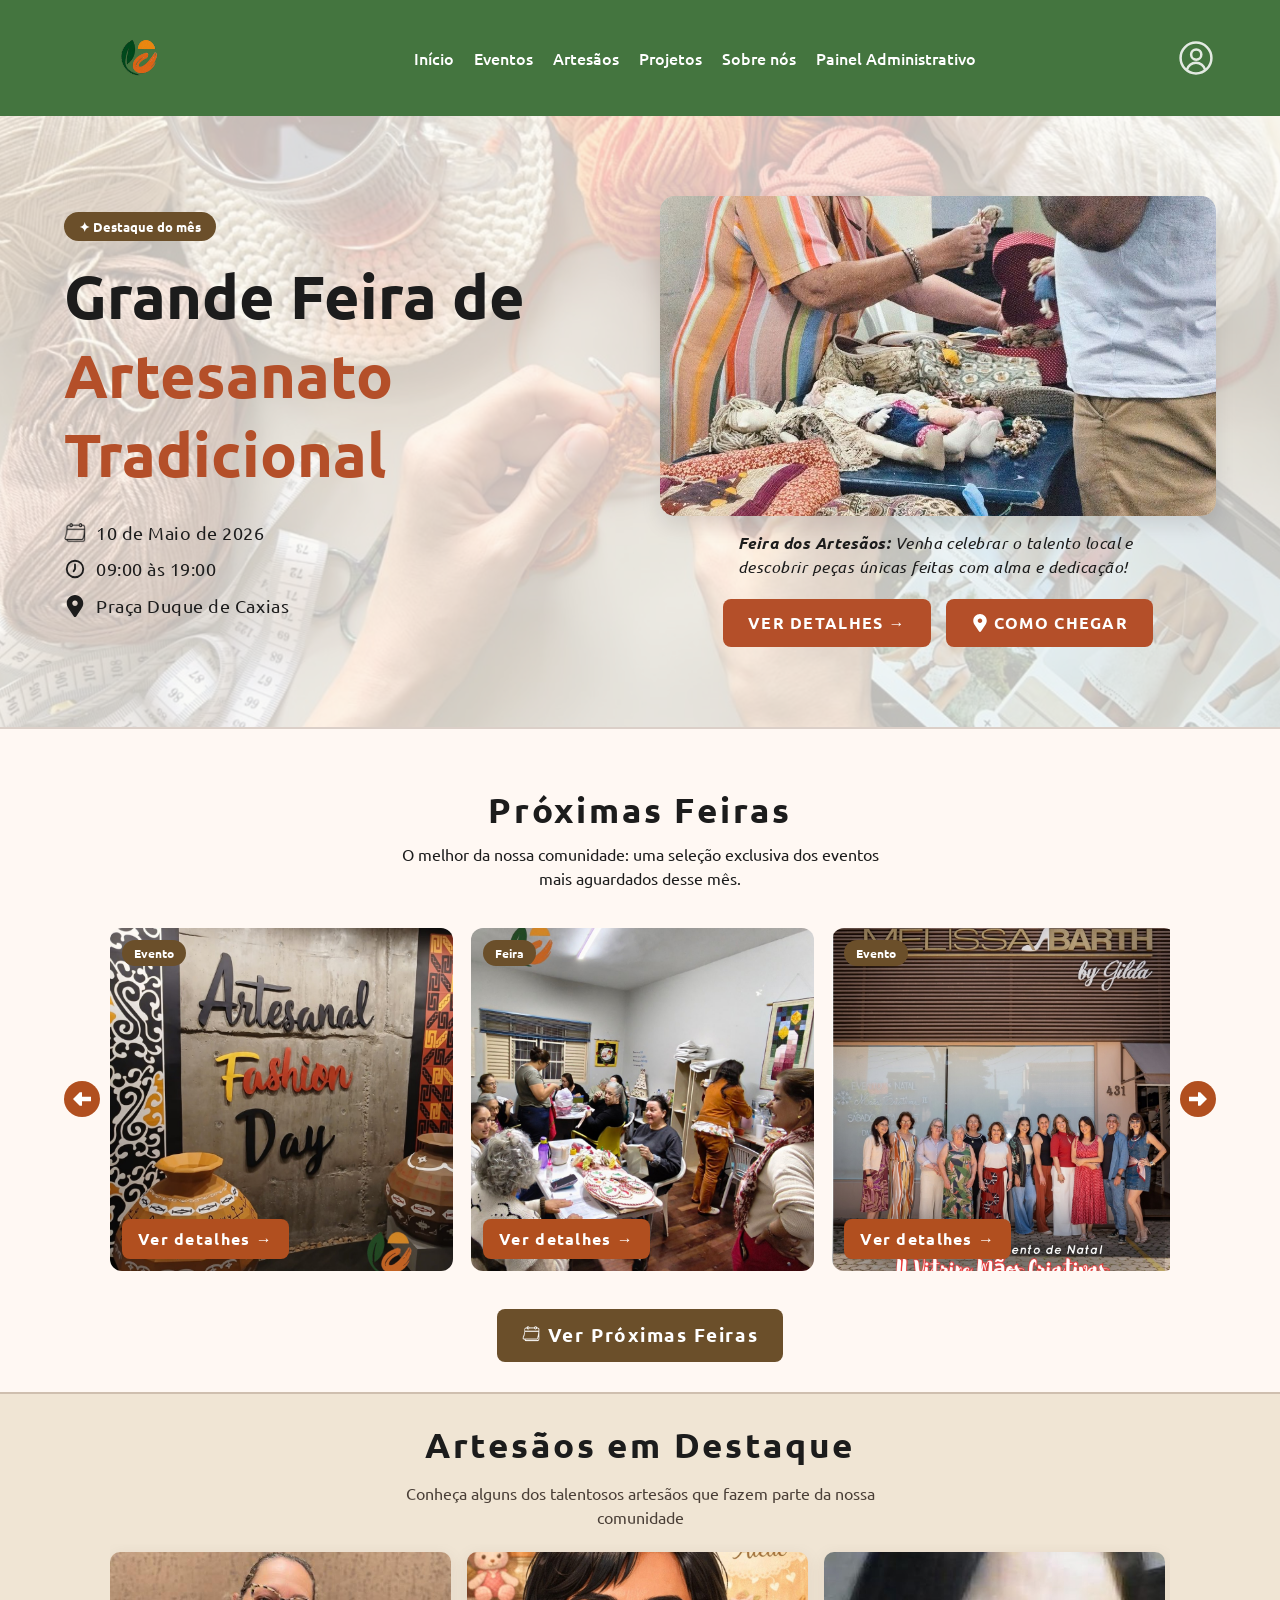
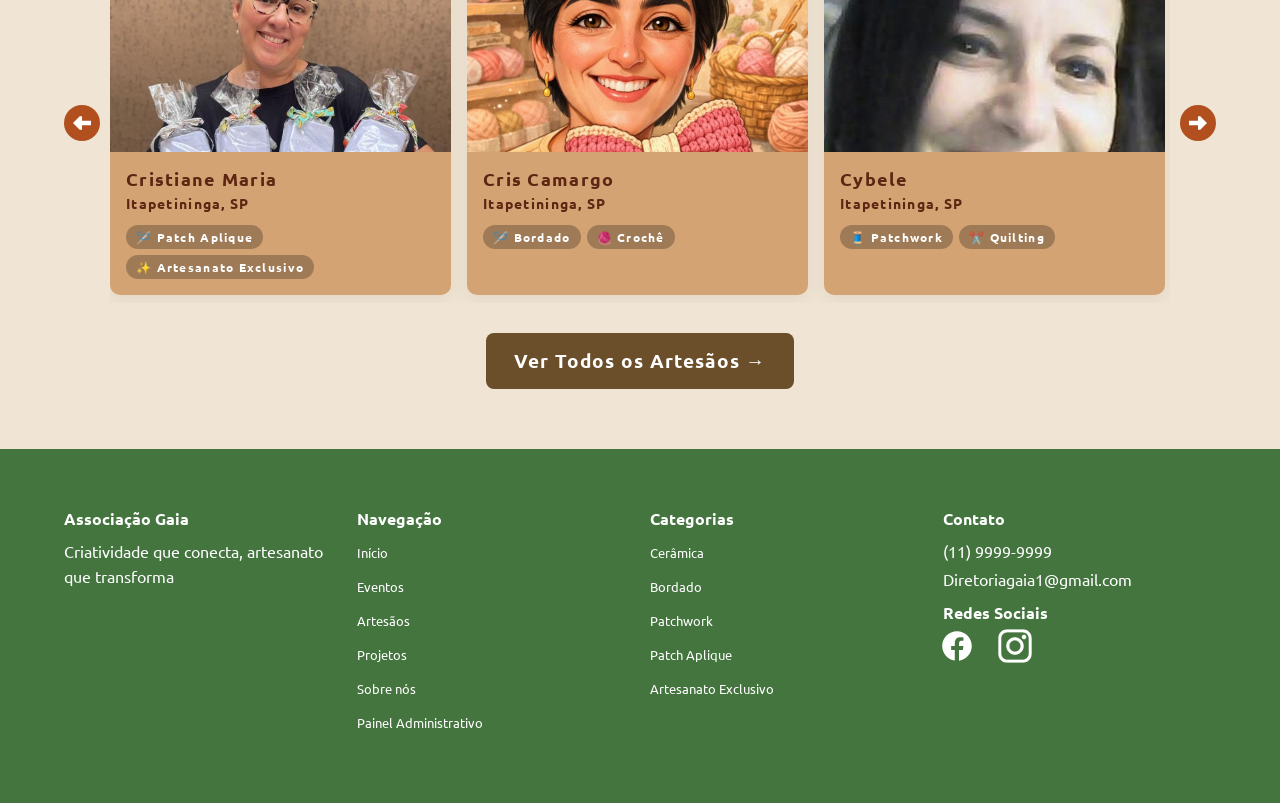
==== commit 75a7ac62: "fix: painel administrativo usa a mesma sessão (gaia_token/gaia_usuario) do restante do site" ====
--- a/index.html
+++ b/index.html
@@ -37,6 +37,13 @@
                 <li><a href="pages/artesaos.html">Artesãos</a></li>
                 <li><a href="pages/projetos.html">Projetos</a></li>
                 <li><a href="pages/sobre-nos.html">Sobre nós</a></li>
+                <!--
+                    Este item só deve ficar visível para quem está
+                    logado como ADMINISTRADOR. Ele nasce visível
+                    aqui no HTML e o js/script.js o remove do DOM
+                    (não apenas esconde) para todos os outros casos.
+                -->
+                <li id="link-painel-admin"><a href="pages/painel-administrativo.html">Painel Administrativo</a></li>
             </ul>
             <div>
                 <a href="pages/login.html" aria-label="Entrar na minha conta">
@@ -65,6 +72,8 @@
                     <li><a href="pages/artesaos.html">Artesãos</a></li>
                     <li><a href="pages/projetos.html">Projetos</a></li>
                     <li><a href="pages/sobre-nos.html">Sobre nós</a></li>
+                    <!-- Mesma regra do item desktop: removido via JS se não for admin. -->
+                    <li id="link-painel-admin-mobile"><a href="pages/painel-administrativo.html">Painel Administrativo</a></li>
                 </ul>
             </nav>
         </aside>
@@ -331,6 +340,8 @@
                 <li><a href="pages/artesaos.html">Artesãos</a></li>
                 <li><a href="pages/projetos.html">Projetos</a></li>
                 <li><a href="pages/sobre-nos.html">Sobre nós</a></li>
+                <!-- Mesma regra dos itens do header: removido via JS se não for admin. -->
+                <li id="footer-painel-admin"><a href="pages/painel-administrativo.html">Painel Administrativo</a></li>
             </ul>
         </div>
 
--- a/css/style.css
+++ b/css/style.css
@@ -1222,6 +1222,8 @@
     .la-artesaos-carrossel {
         grid-auto-columns: calc(33.333% - 11px);
     }
+    
+    
 }
 
 /* ======================
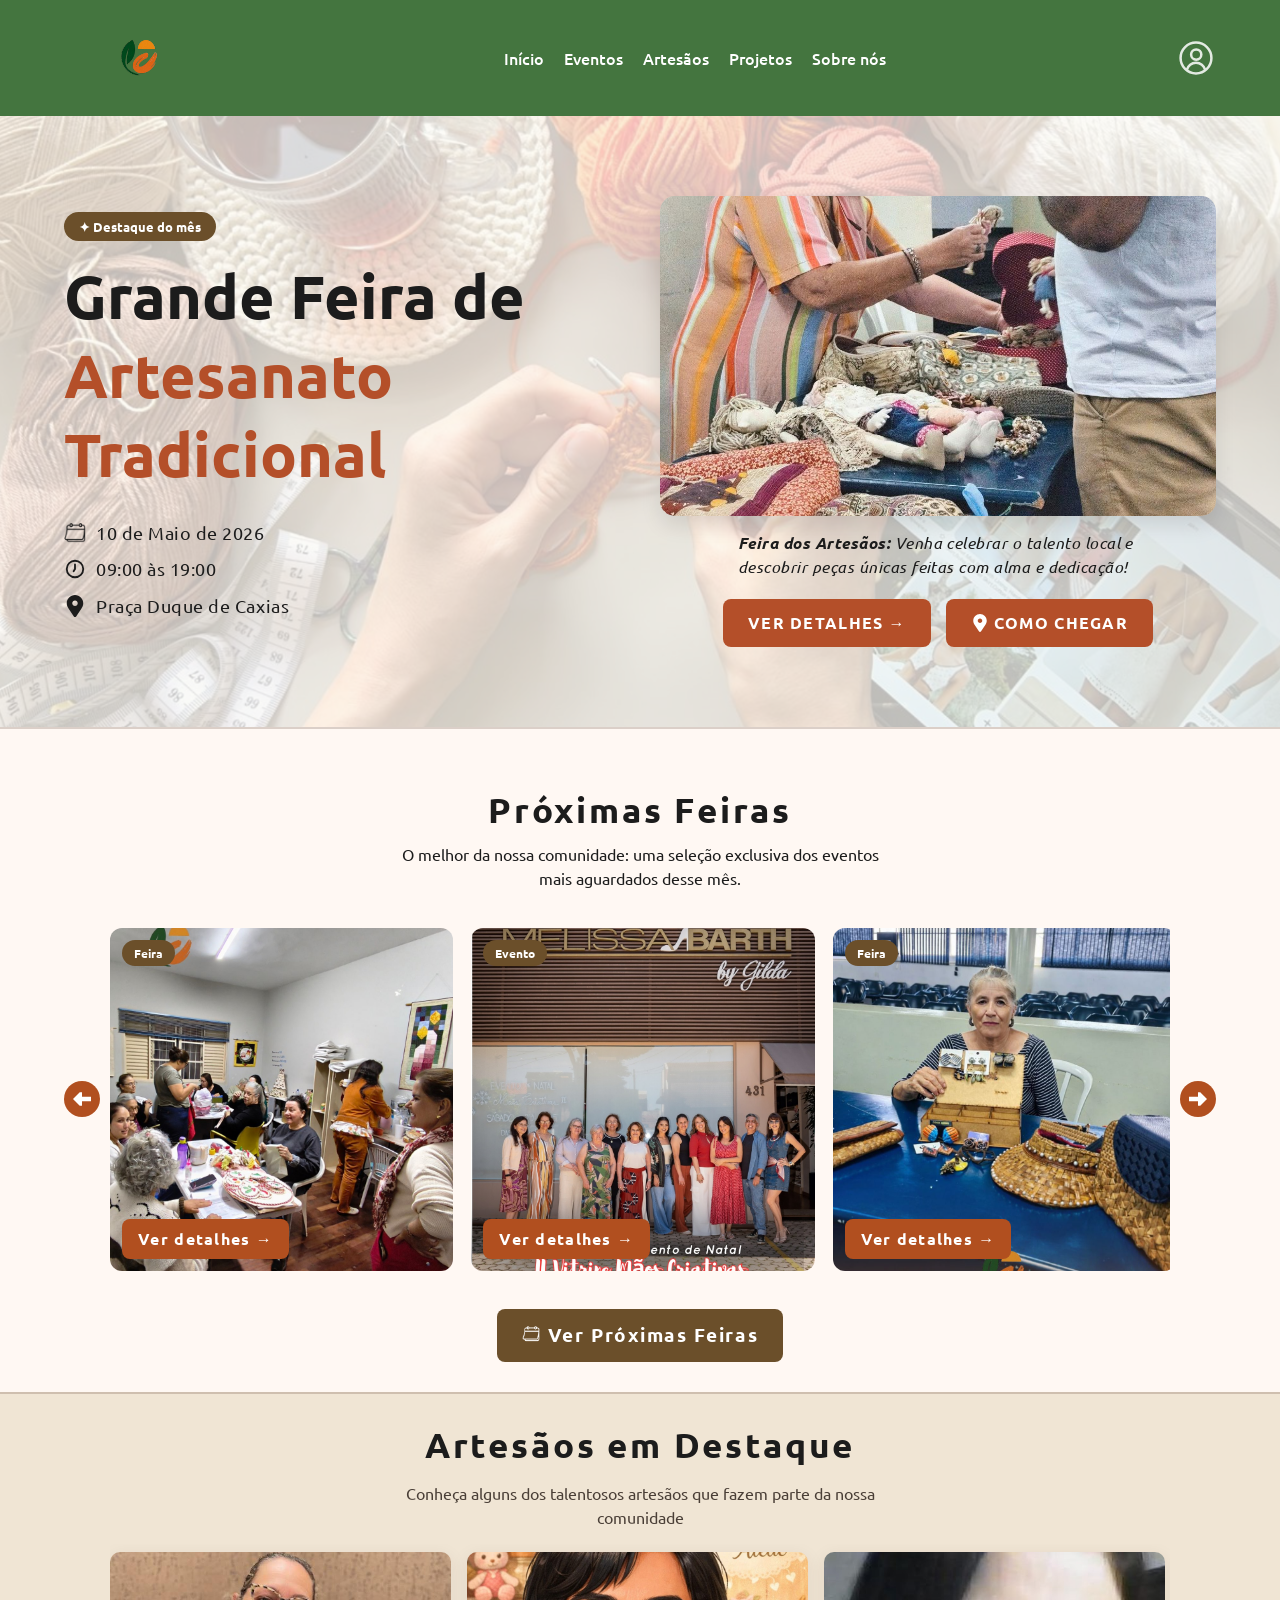
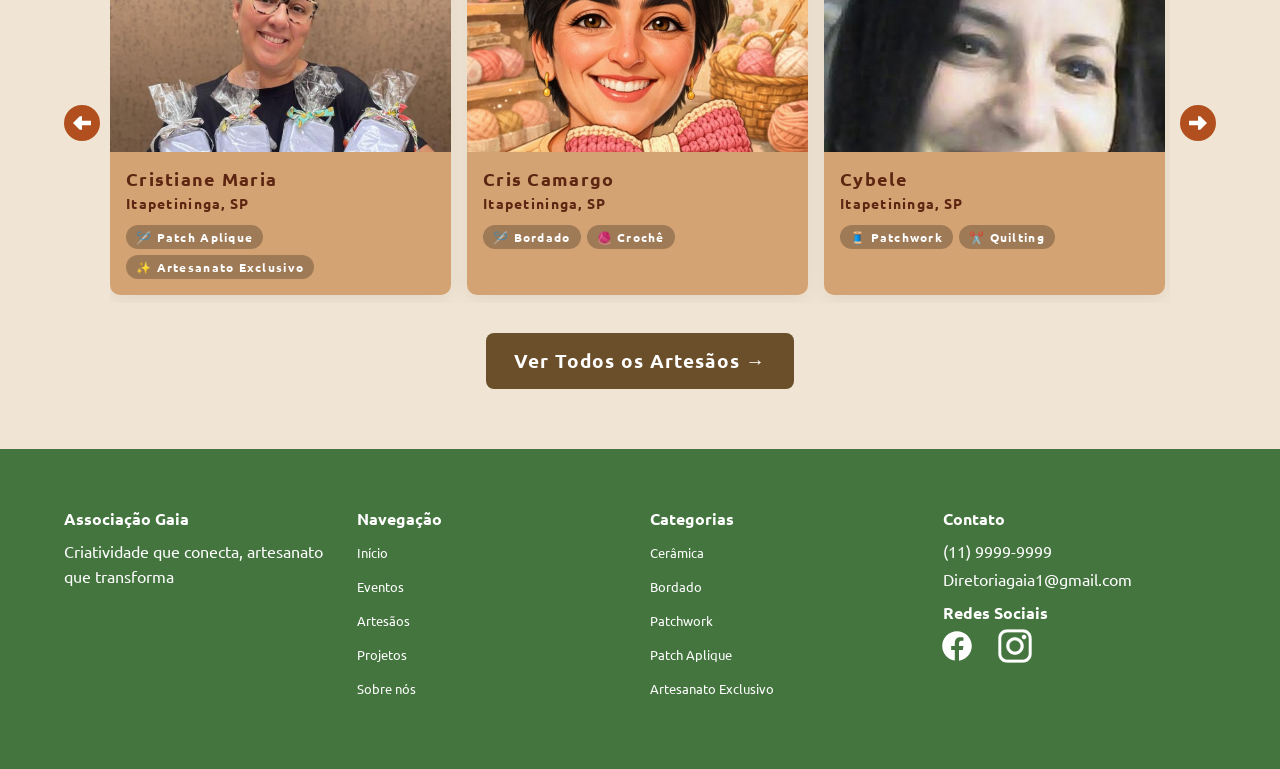
==== commit 04893e2d: "fix: ajuste configuracao da base da api" ====
--- a/index.html
+++ b/index.html
@@ -38,12 +38,10 @@
                 <li><a href="pages/projetos.html">Projetos</a></li>
                 <li><a href="pages/sobre-nos.html">Sobre nós</a></li>
                 <!--
-                    Este item só deve ficar visível para quem está
-                    logado como ADMINISTRADOR. Ele nasce visível
-                    aqui no HTML e o js/script.js o remove do DOM
-                    (não apenas esconde) para todos os outros casos.
+                    Este item só fica visível para quem está
+                    logado como ADMINISTRADOR.
                 -->
-                <li id="link-painel-admin"><a href="pages/painel-administrativo.html">Painel Administrativo</a></li>
+                <li id="link-painel-admin" hidden><a href="pages/painel-administrativo.html">Painel Administrativo</a></li>
             </ul>
             <div>
                 <a href="pages/login.html" aria-label="Entrar na minha conta">
@@ -72,8 +70,8 @@
                     <li><a href="pages/artesaos.html">Artesãos</a></li>
                     <li><a href="pages/projetos.html">Projetos</a></li>
                     <li><a href="pages/sobre-nos.html">Sobre nós</a></li>
-                    <!-- Mesma regra do item desktop: removido via JS se não for admin. -->
-                    <li id="link-painel-admin-mobile"><a href="pages/painel-administrativo.html">Painel Administrativo</a></li>
+                    <!-- Visível somente para usuários ADMINISTRADORES. -->
+                    <li id="link-painel-admin-mobile" hidden><a href="pages/painel-administrativo.html">Painel Administrativo</a></li>
                 </ul>
             </nav>
         </aside>
@@ -340,8 +338,8 @@
                 <li><a href="pages/artesaos.html">Artesãos</a></li>
                 <li><a href="pages/projetos.html">Projetos</a></li>
                 <li><a href="pages/sobre-nos.html">Sobre nós</a></li>
-                <!-- Mesma regra dos itens do header: removido via JS se não for admin. -->
-                <li id="footer-painel-admin"><a href="pages/painel-administrativo.html">Painel Administrativo</a></li>
+                <!-- Visível somente para usuários ADMINISTRADORES. -->
+                <li id="footer-painel-admin" hidden><a href="pages/painel-administrativo.html">Painel Administrativo</a></li>
             </ul>
         </div>
 
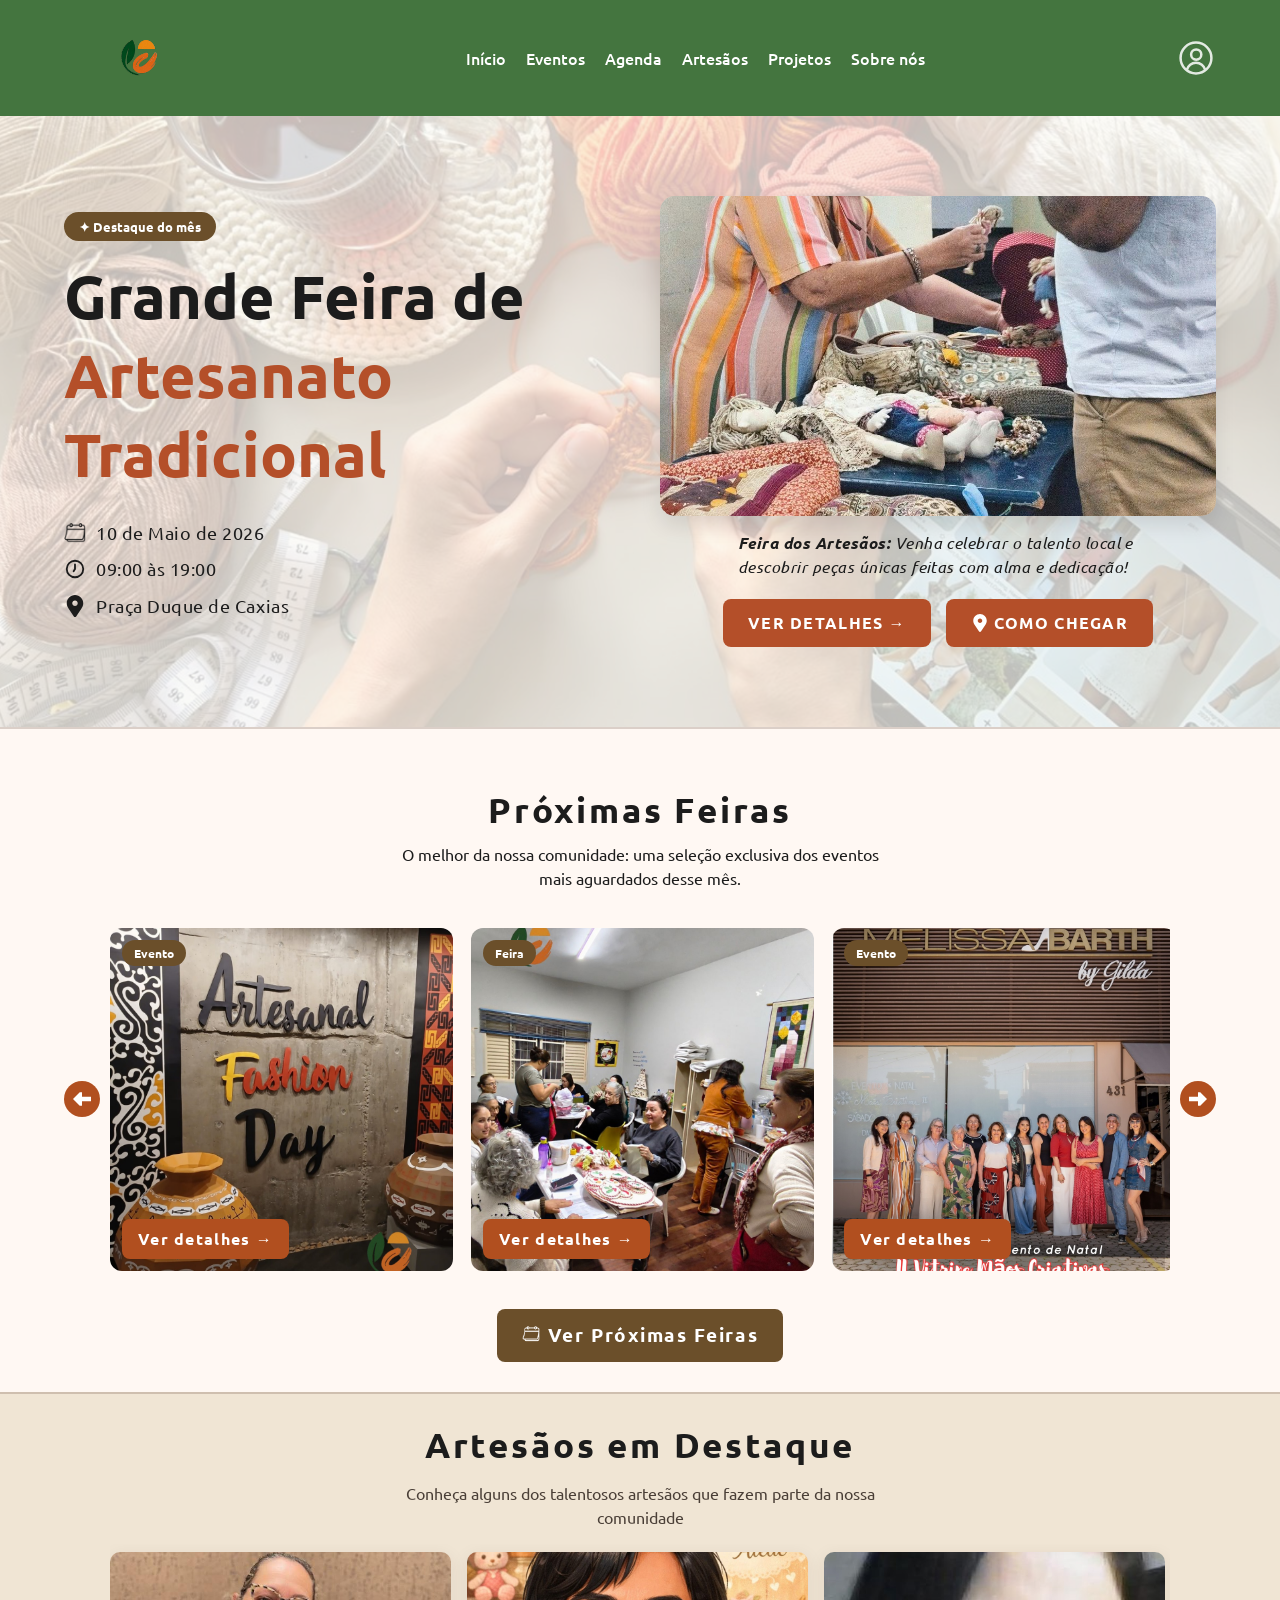
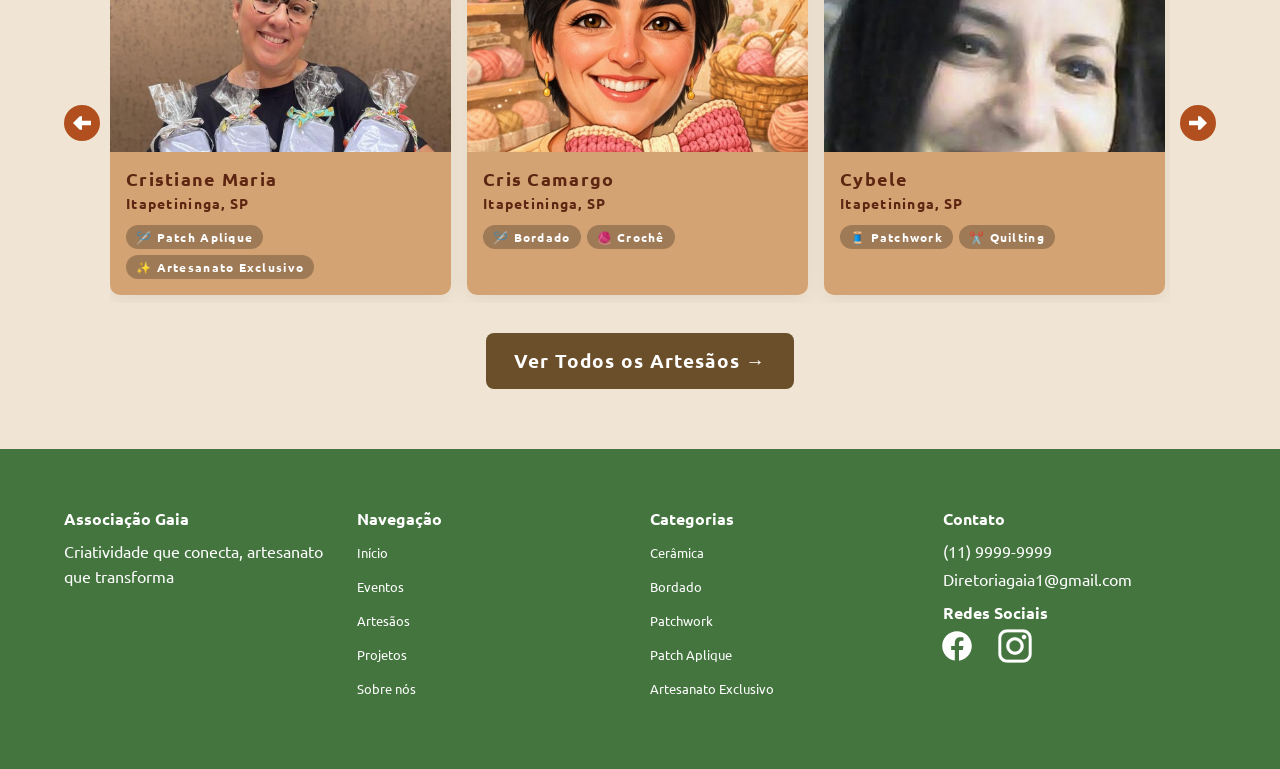
==== commit f0f4027f: "Fix: Agenda no header e listagem na agenda não aparecendo corrigido" ====
--- a/index.html
+++ b/index.html
@@ -34,6 +34,7 @@
             <ul class="desktop-header-container-flexbox-pai">
                 <li><a href="index.html">Início</a></li>
                 <li><a href="pages/eventos.html">Eventos</a></li>
+                <li><a href="pages/agenda.html">Agenda</a></li>
                 <li><a href="pages/artesaos.html">Artesãos</a></li>
                 <li><a href="pages/projetos.html">Projetos</a></li>
                 <li><a href="pages/sobre-nos.html">Sobre nós</a></li>
@@ -67,6 +68,7 @@
                 <ul class="mobile-sidebar">
                     <li><a href="index.html">Início</a></li>
                     <li><a href="pages/eventos.html">Eventos</a></li>
+                    <li><a href="pages/agenda.html">Agenda</a></li>
                     <li><a href="pages/artesaos.html">Artesãos</a></li>
                     <li><a href="pages/projetos.html">Projetos</a></li>
                     <li><a href="pages/sobre-nos.html">Sobre nós</a></li>
--- a/css/style.css
+++ b/css/style.css
@@ -4622,4 +4622,9 @@
     color: var(--cor-fonte);
     font-weight: 700;
     font-size: 0.95rem;
-}+}
+
+/* Garante que a propriedade HTML hidden prevaleça sobre estilos de layout. */
+[hidden] {
+    display: none !important;
+}
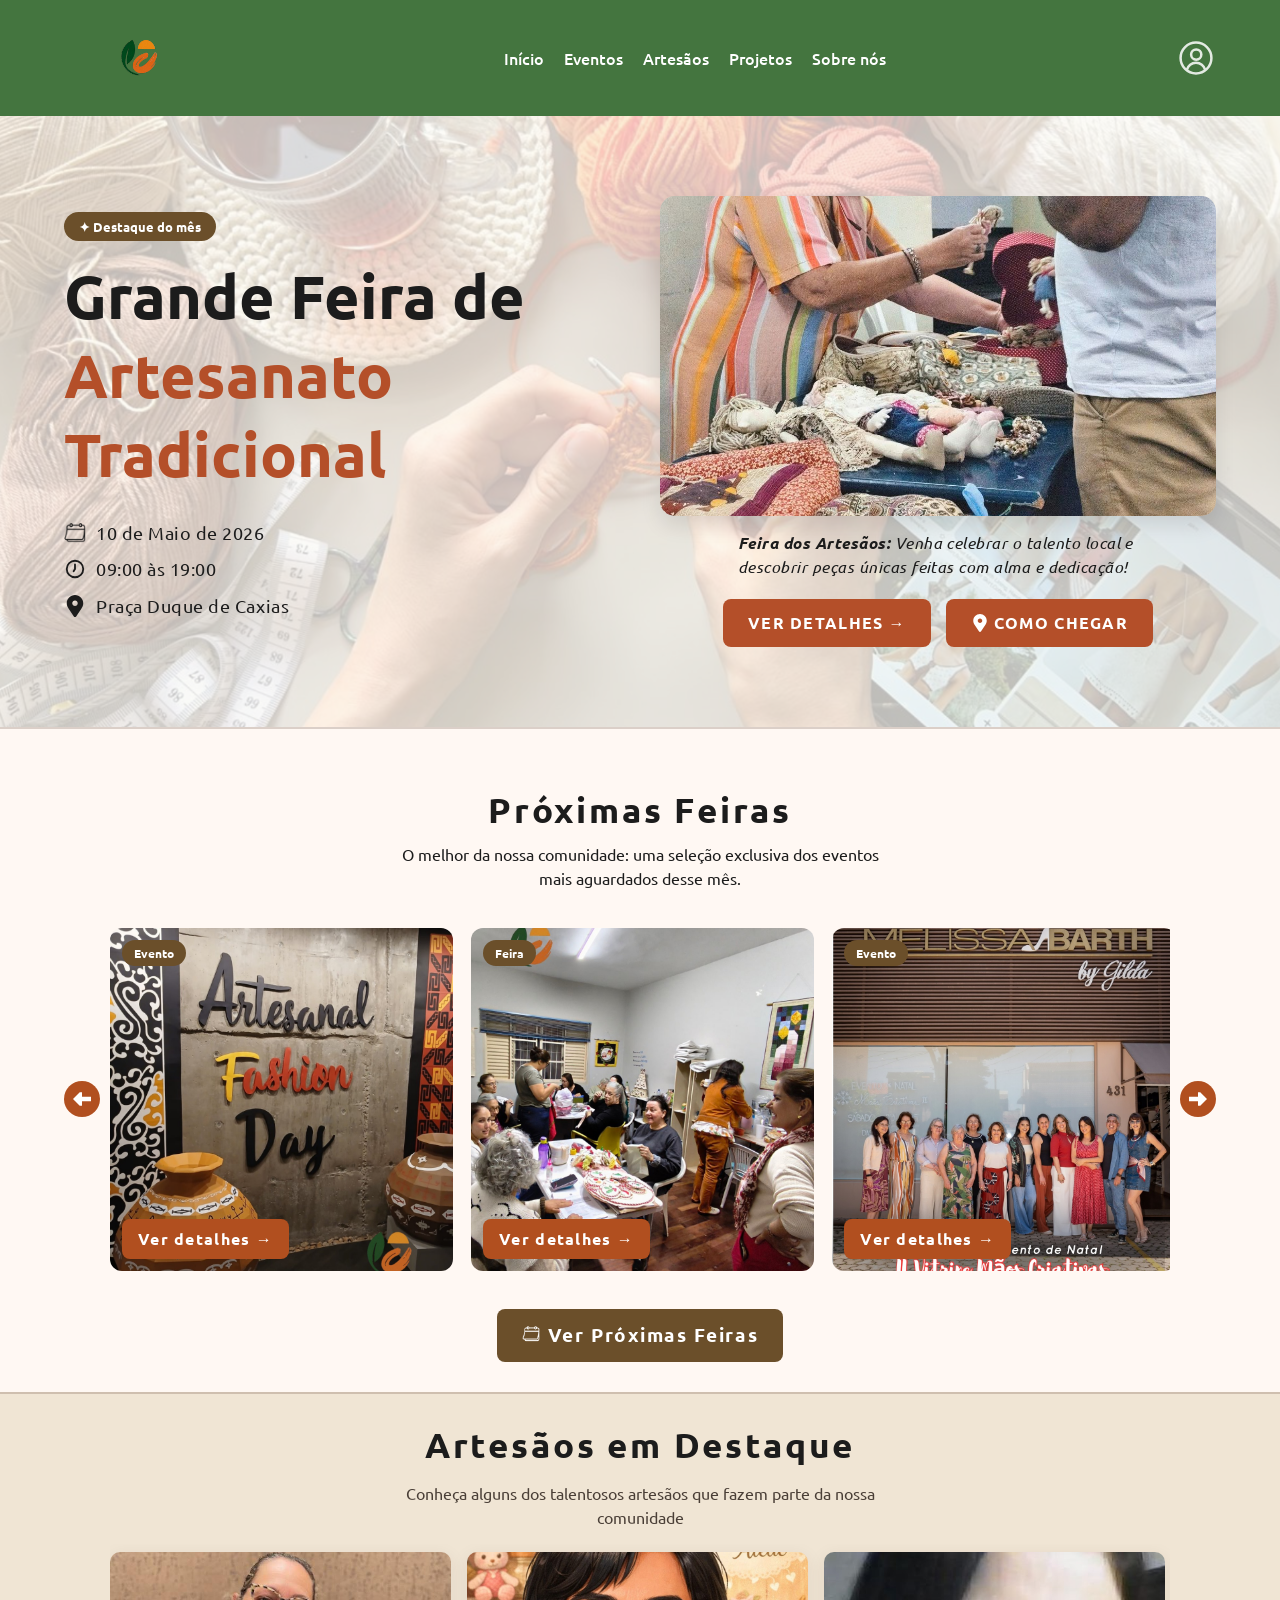
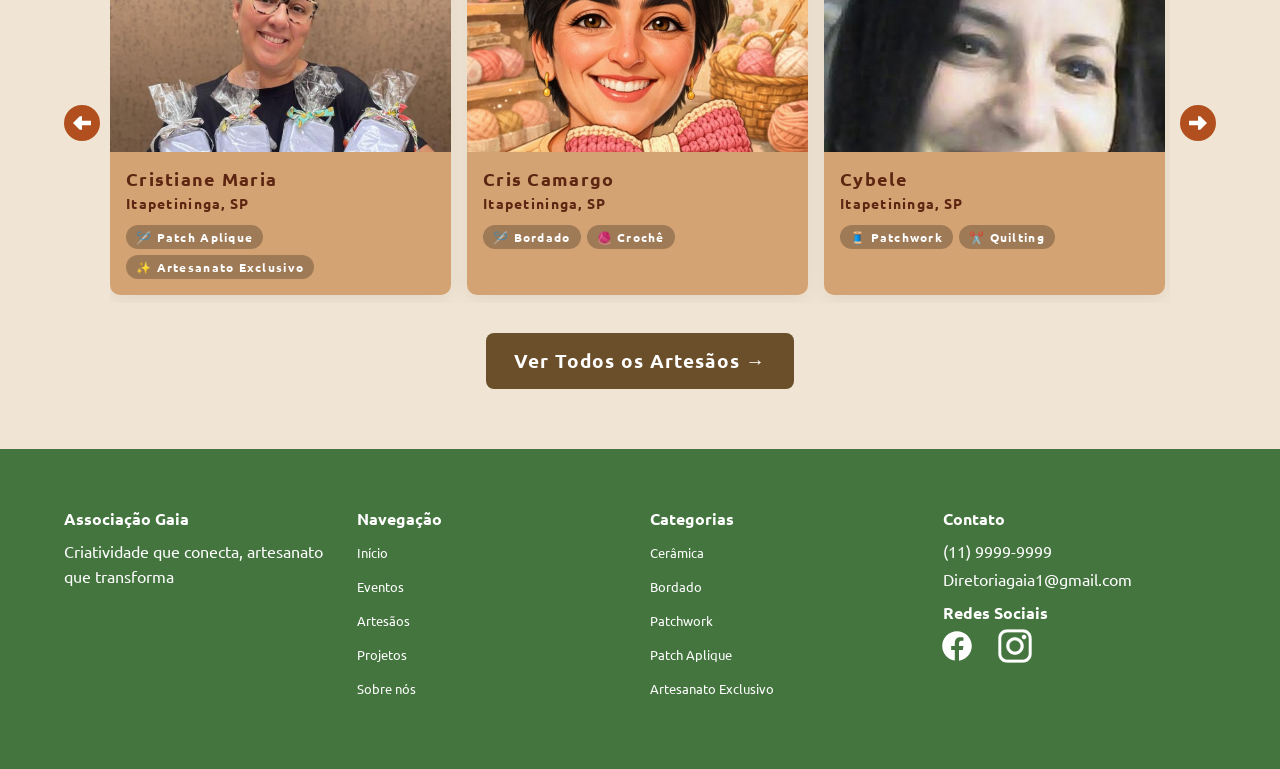
==== commit 0dbe1986: "wip: página de solicitação" ====
--- a/index.html
+++ b/index.html
@@ -34,15 +34,12 @@
             <ul class="desktop-header-container-flexbox-pai">
                 <li><a href="index.html">Início</a></li>
                 <li><a href="pages/eventos.html">Eventos</a></li>
-                <li><a href="pages/agenda.html">Agenda</a></li>
                 <li><a href="pages/artesaos.html">Artesãos</a></li>
                 <li><a href="pages/projetos.html">Projetos</a></li>
                 <li><a href="pages/sobre-nos.html">Sobre nós</a></li>
-                <!--
-                    Este item só fica visível para quem está
-                    logado como ADMINISTRADOR.
-                -->
+                <!-- Este item só fica visível para quem está logado como ADMINISTRADOR. -->
                 <li id="link-painel-admin" hidden><a href="pages/painel-administrativo.html">Painel Administrativo</a></li>
+                <li id="link-solicitar-artesao" hidden><a href="pages/solicitar-artesao.html">Quero ser artesão</a></li>
             </ul>
             <div>
                 <a href="pages/login.html" aria-label="Entrar na minha conta">
@@ -68,12 +65,12 @@
                 <ul class="mobile-sidebar">
                     <li><a href="index.html">Início</a></li>
                     <li><a href="pages/eventos.html">Eventos</a></li>
-                    <li><a href="pages/agenda.html">Agenda</a></li>
                     <li><a href="pages/artesaos.html">Artesãos</a></li>
                     <li><a href="pages/projetos.html">Projetos</a></li>
                     <li><a href="pages/sobre-nos.html">Sobre nós</a></li>
                     <!-- Visível somente para usuários ADMINISTRADORES. -->
                     <li id="link-painel-admin-mobile" hidden><a href="pages/painel-administrativo.html">Painel Administrativo</a></li>
+                    <li id="link-solicitar-artesao-mobile" hidden><a href="pages/solicitar-artesao.html">Quero ser artesão</a></li>
                 </ul>
             </nav>
         </aside>
@@ -342,6 +339,7 @@
                 <li><a href="pages/sobre-nos.html">Sobre nós</a></li>
                 <!-- Visível somente para usuários ADMINISTRADORES. -->
                 <li id="footer-painel-admin" hidden><a href="pages/painel-administrativo.html">Painel Administrativo</a></li>
+                <li id="link-solicitar-artesao-mobile" hidden><a href="pages/solicitar-artesao.html">Quero ser artesão</a></li>
             </ul>
         </div>
 
--- a/css/style.css
+++ b/css/style.css
@@ -4475,6 +4475,12 @@
     border-color: var(--cor-principal);
 }
 
+/* Variação do campo para textarea (página de solicitação de artesão) */
+.la-login-input--area {
+    min-height: 7rem;
+    resize: vertical;
+}
+
 /* Botão de envio */
 .la-login-btn {
     width: 100%;
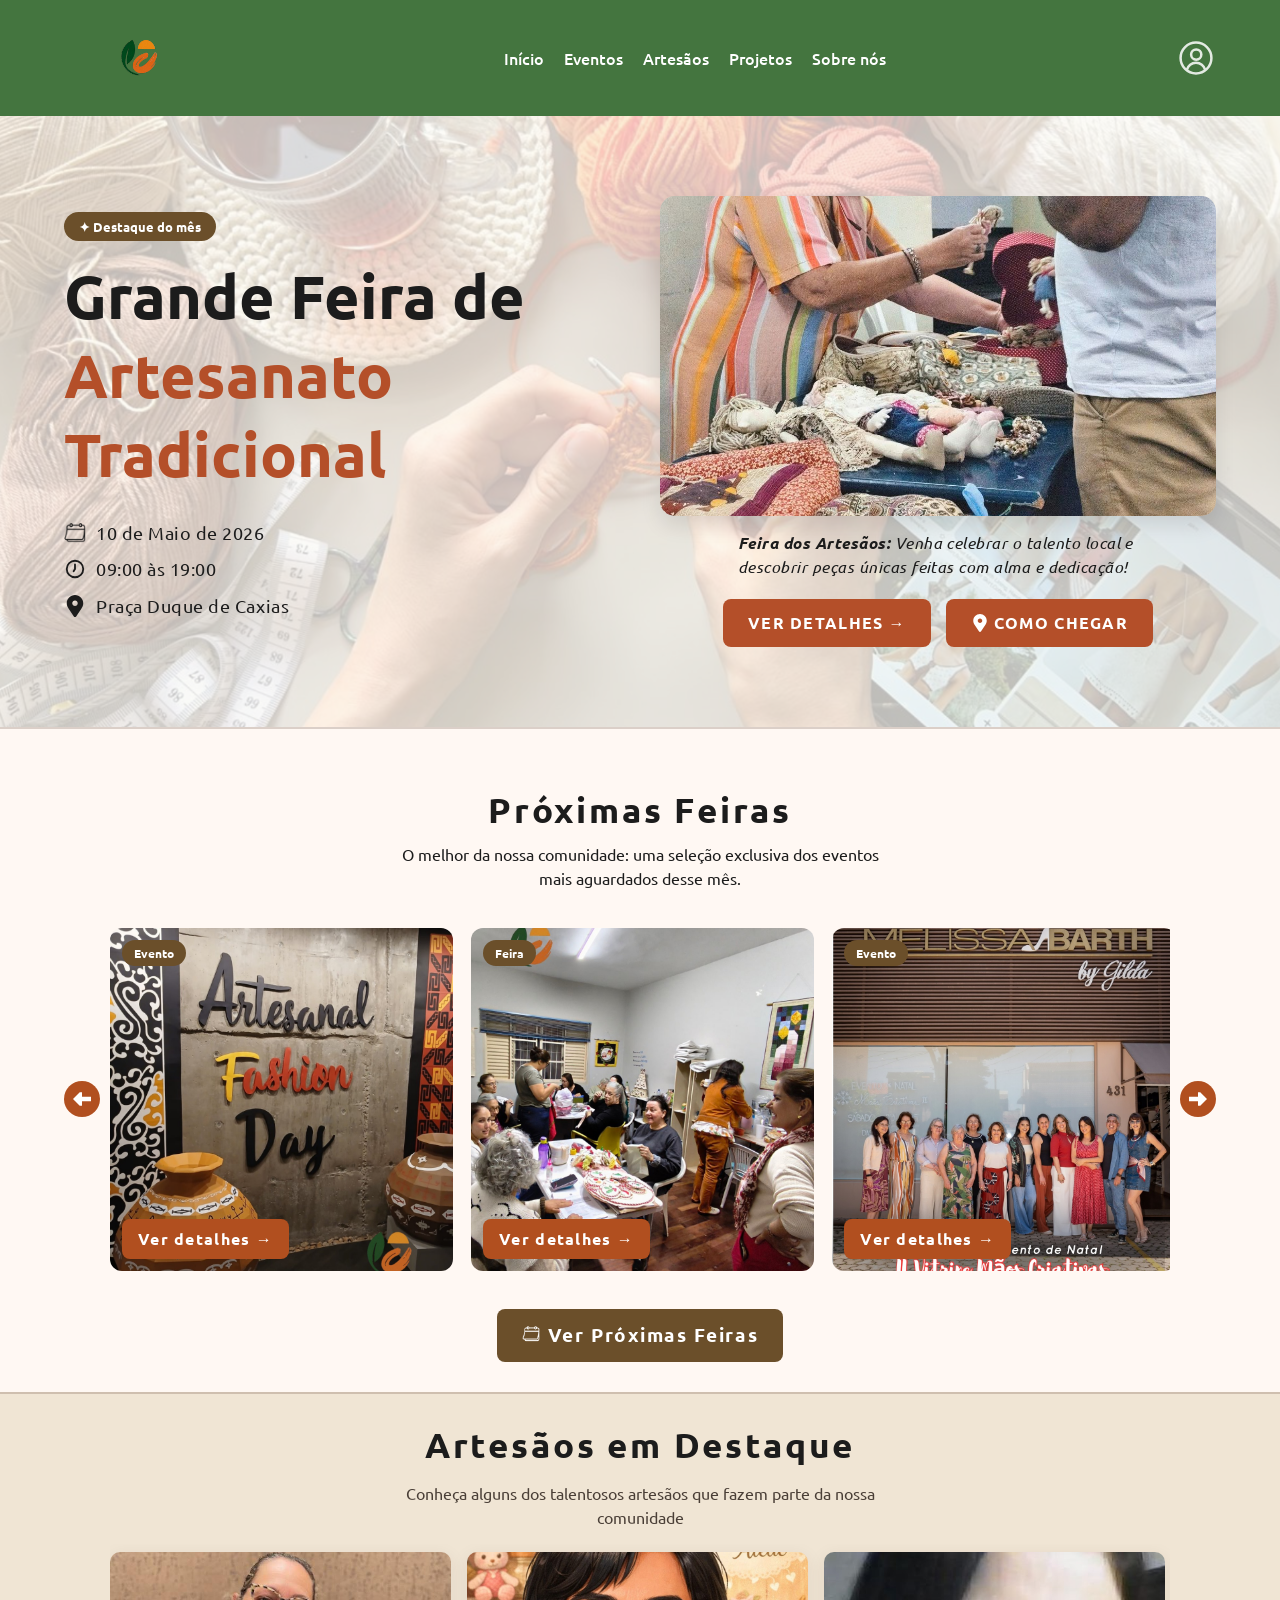
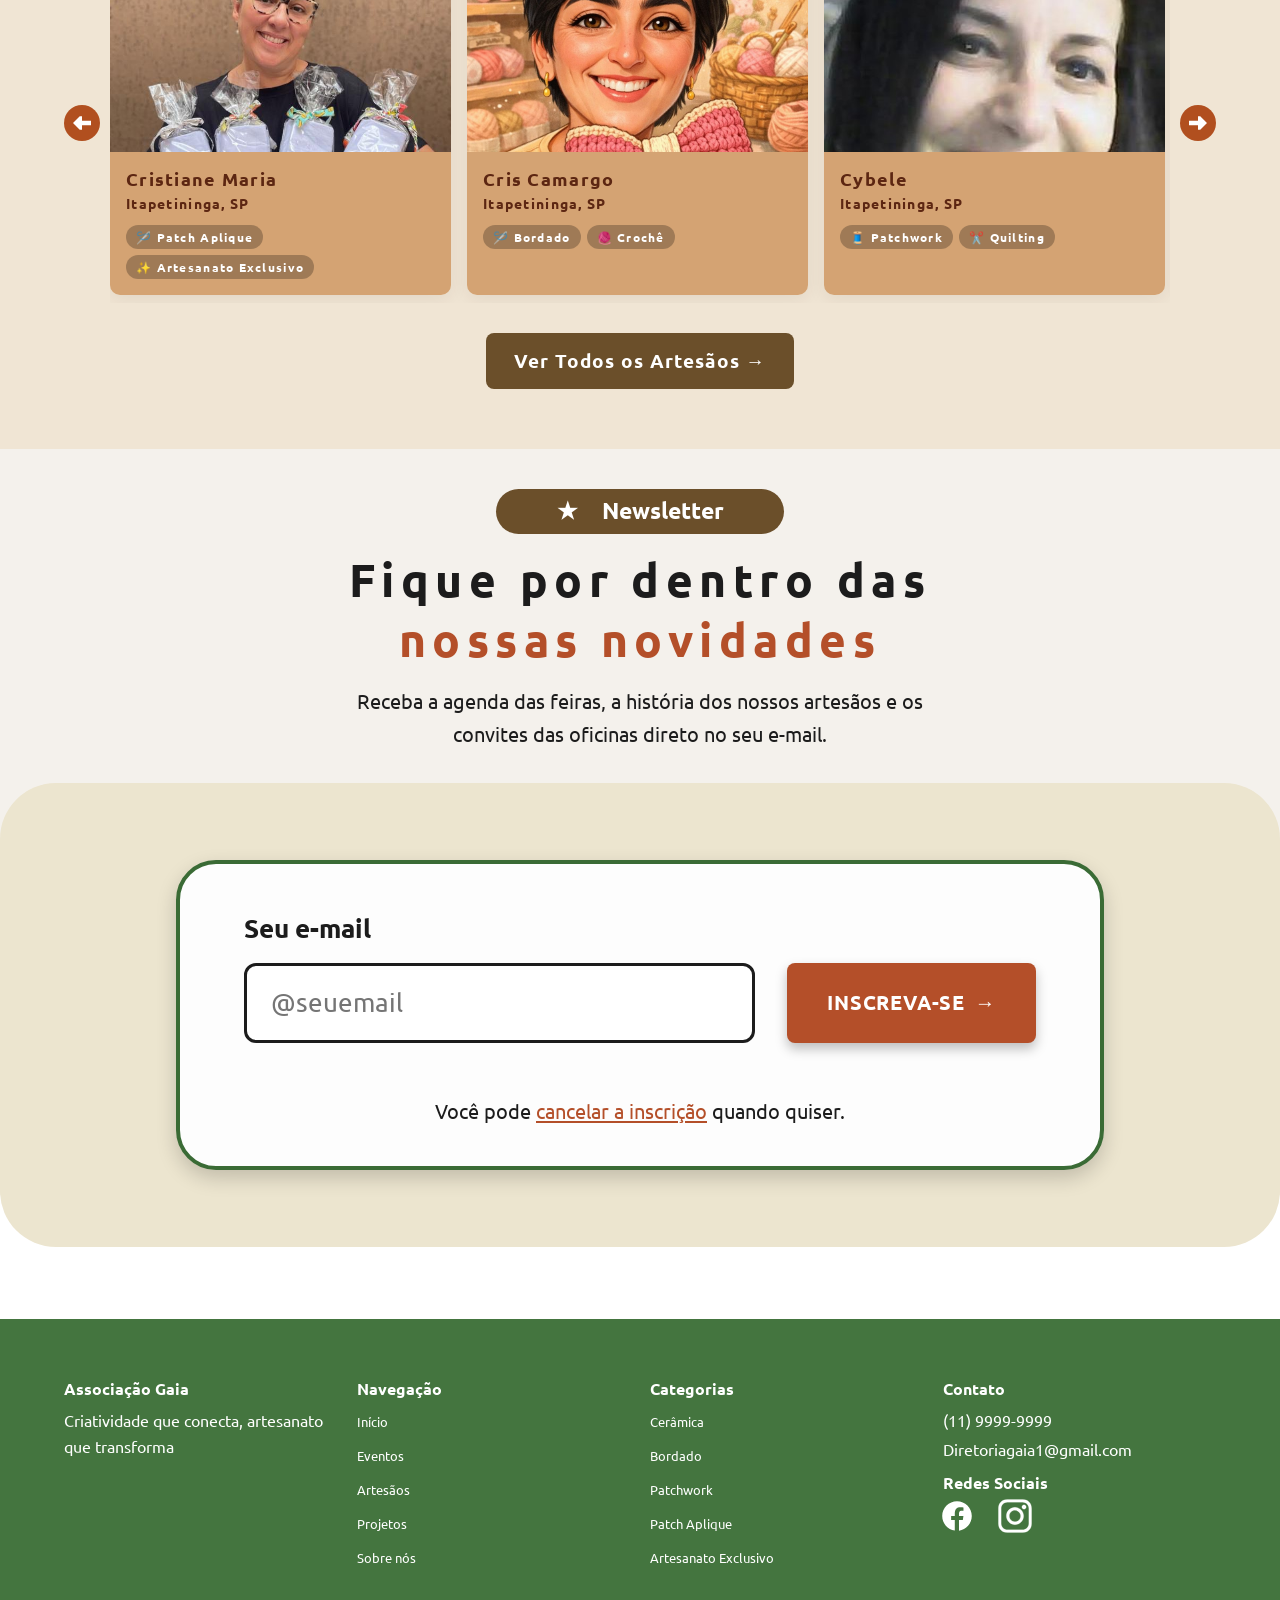
==== commit 7aa2e0eb: "feat: meus trabalhos, newsletter, catalogo de artesaos da API e paineis admin" ====
--- a/index.html
+++ b/index.html
@@ -11,7 +11,9 @@
         rel="stylesheet">
     <title>Início | Associação Gaia</title>
     <link rel="stylesheet" href="css/style.css">
+    <script src="js/config.js"></script>
     <script src="js/script.js" defer></script>
+    <script src="js/newsletter.js" defer></script>
 </head>
 
 <body>
--- a/css/style.css
+++ b/css/style.css
@@ -171,6 +171,12 @@
     outline: none;
 }
 
+/* Agrupa botões lado a lado com espaçamento (ex.: hero com duas ações) */
+.btn-base__grupo {
+    display: flex;
+    flex-wrap: wrap;
+    gap: 0.75rem;
+}
 /* ============= HEADERS ============= */
 
 /* ============== HEADER MOBILE ============= */
@@ -3764,514 +3770,903 @@
     }
 }
 
+
 /* ============================
    13. EVENTO - DETALHE
-   ============================ */
-
-/* ----- PÁGINA ----- */
+============================ */
+
 .ga-pagina-evento {
-    min-height: 100vh;
-}
-
-/* ----- HERO ----- */
+    min-height: 0;
+}
+
+/* HERO */
+
 .ga-evento-hero {
-    padding: 2rem 0 3rem;
+    padding: 1.5rem 0 0;
 }
 
 .ga-evento-hero__inner {
-    display: grid;
-    gap: 0;
-}
-
-/* ----- IMAGEM ----- */
-.ga-evento-hero__visual {
-    width: 100%;
-}
-
-.ga-evento-hero__visual img {
-    width: 100%;
-    aspect-ratio: 4 / 3;
-    object-fit: cover;
-    display: block;
-    border-radius: 1.25rem 1.25rem 0 0;
-}
-
-/* ----- QUADRO DE INFORMAÇÕES ----- */
-.ga-evento-hero__card {
-    display: flex;
-    flex-direction: column;
-    padding: 1.5rem;
-    background: var(--cor-info-artesao);
-    border-radius: 0 0 1.25rem 1.25rem;
-    box-shadow: 0 12px 30px rgba(60, 33, 20, 0.12);
-}
-
-/* ----- VOLTAR ----- */
+    width: 82%;
+    max-width: 1100px;
+    margin: 0 auto;
+}
+
+/* VOLTAR */
+
 .ga-evento-hero__voltar {
-    display: inline-flex;
-    align-items: center;
-    width: fit-content;
+    display: inline-block;
+    margin-bottom: 1rem;
     color: var(--cor-botao-principal);
-    font-size: 0.9rem;
-    font-weight: 700;
-    transition: color 0.2s ease;
-    padding: 10px 10px 10px 10px
+    font-size: 0.85rem;
+    font-weight: bold;
+    text-decoration: none;
 }
 
 .ga-evento-hero__voltar:hover {
     color: var(--cor-botao-hover);
-}
-
-/* ----- LABEL ----- */
-.ga-evento-hero__label {
+    text-decoration: underline;
+}
+
+/* CONTEÚDO PRINCIPAL */
+
+.ga-evento-hero__conteudo {
+    display: grid;
+    grid-template-columns: 1fr 1fr;
+    gap: 1.25rem;
+    align-items: stretch;
+}
+
+/* IMAGEM */
+
+.ga-evento-hero__visual {
+    min-width: 0;
+    height: 280px;
+    overflow: hidden;
+    border-radius: 1rem;
+}
+
+.ga-evento-hero__visual img {
     display: block;
-    margin-bottom: 0.6rem;
+    width: 100%;
+    height: 100%;
+    object-fit: cover;
+    object-position: center;
+}
+
+/* CARD DE INFORMAÇÕES */
+
+.ga-evento-hero__card {
+    box-sizing: border-box;
+    display: flex;
+    flex-direction: column;
+    justify-content: center;
+    align-items: stretch;
+    gap: 0.85rem;
+
+    width: 100%;
+    min-width: 0;
+    min-height: 280px;
+    padding: 1.5rem;
+
+    background: var(--cor-fonte);
+    border-radius: 1rem;
+    box-shadow: 0 4px 12px rgba(0, 0, 0, 0.07);
+}
+
+.ga-evento-hero__card h1,
+.ga-evento-hero__card h2,
+.ga-evento-hero__title {
+    font-size: 2rem;
+    line-height: 1.2;
+    margin-bottom: 0;
+}
+
+/* LOCAL E DATA */
+
+.ga-evento-hero__informacoes {
+    display: flex;
+    flex-direction: column;
+    gap: 1rem;
+    margin-bottom: 0;
+}
+
+.ga-evento-hero__informacoes p {
+    margin: 0;
+}
+
+.ga-evento-info__linha {
+    display: flex;
+    align-items: center;
+    gap: 0.75rem;
+}
+
+.ga-evento-hero__informacoes .ga-evento-info__icone {
+    flex: 0 0 30px;
+    width: 30px;
+    height: 30px;
+    padding: 6px;
     color: var(--cor-botao-principal);
-    font-size: 0.8rem;
-    font-weight: 700;
-    letter-spacing: 0.08em;
-    text-transform: uppercase;
-}
-
-/* ----- TÍTULO ----- */
-.ga-evento-hero__card .hero-base__titulo {
-    margin-bottom: 1.25rem;
-}
-
-/* ----- INFORMAÇÕES ----- */
-.ga-evento-hero__informacoes {
+    background: var(--cor-fundo-bege-claro);
+    border-radius: 0.5rem;
+}
+
+.ga-evento-meta__conteudo {
     display: flex;
     flex-direction: column;
-    gap: 0.75rem;
-    margin-bottom: 1.75rem;
-}
-
-.ga-evento-hero__informacoes p {
-    display: flex;
-    align-items: center;
+    gap: 0.15rem;
+    min-width: 0;
+}
+
+.ga-evento-meta__rotulo {
+    color: var(--cor-botao-principal);
+    font-size: 0.68rem;
+    font-weight: 700;
+    letter-spacing: 0.07em;
+}
+
+.ga-evento-meta__valor,
+.ga-evento-meta__horario {
+    color: var(--cor-fonte-claro);
+    font-size: 0.9rem;
+    overflow-wrap: anywhere;
+}
+
+.ga-evento-meta__horario {
+    font-size: 0.82rem;
+}
+
+/* BOTÃO */
+
+.ga-evento-acoes {
+    width: 100%;
     margin: 0;
-    color: var(--cor-fonte-medio);
-    font-size: 0.95rem;
+}
+
+.ga-evento-hero__card .btn-base__principal {
+    box-sizing: border-box;
+    display: inline-block;
+    width: fit-content;
+    max-width: 100%;
+    padding: 0.7rem 1.2rem;
+
+    background-color: var(--cor-botao-principal);
+    color: white;
+    border: none;
+    outline: none;
+    box-shadow: none;
+    font-size: 0.85rem;
+    border-radius: 0.5rem;
+}
+
+.ga-evento-hero__card .btn-base__principal:hover:not(:disabled) {
+    background-color: var(--cor-hover-btn-artesao);
+    border: none;
+    box-shadow: none;
+}
+
+.ga-evento-hero__card .btn-base__principal:focus {
+    outline: none;
+    box-shadow: none;
+}
+
+.ga-evento-hero__card .btn-base__principal:disabled {
+    cursor: not-allowed;
+    opacity: 0.65;
+}
+
+.ga-evento-hero .btn-base__principal.adm-status--inativo {
+    background-color: #888;
+    color: white;
+    border: none;
+    outline: none;
+    box-shadow: none;
+    opacity: 1;
+}
+
+/* CARD DE EVENTO CANCELADO */
+
+.ga-evento-hero__card:has(.adm-status--inativo) {
+    justify-content: flex-start;
+    align-items: stretch;
+    gap: 0.85rem;
+}
+
+.ga-evento-hero__card:has(.adm-status--inativo) .hero-base__titulo {
+    text-align: flex-start;
+    margin: 0;
+}
+
+/* AVISO DE EVENTO CANCELADO */
+
+.ga-evento-hero__card:has(.adm-status--inativo) #ga-aviso-agendamento {
+    padding: 0.65rem 0.8rem;
+    color: #b42318;
+    background-color: #fff1f0;
+    border-left: 3px solid #b42318;
+    border-radius: 0.35rem;
+    font-size: 0.82rem;
+    font-weight: 600;
+    text-align: center;
+}
+
+/* AGENDAMENTO REALIZADO */
+#ga-aviso-agendamento.ga-aviso--sucesso {
+    display: block;
+    box-sizing: border-box;
+    width: 100%;
+    margin: 0;
+    padding: 0.75rem 1rem;
+
+    color: #176b32;
+    background-color: #eaf6ec;
+    border-left: 3px solid #258344;
+    border-radius: 0.35rem;
+
+    font-size: 0.85rem;
+    font-weight: 600;
     line-height: 1.5;
-}
-
-/* ----- BOTÃO ----- */
-.ga-evento-hero__card .btn-base__principal {
-    align-self: flex-start;
-}
-
-/* ----- DESCRIÇÃO ----- */
+    text-align: center;
+}
+
+/* AGENDAMENTO JÁ EXISTENTE */
+#ga-aviso-agendamento.ga-aviso--existente {
+    display: block;
+    box-sizing: border-box;
+    width: 100%;
+    margin: 0;
+    padding: 0.75rem 1rem;
+
+    color: #a65b08;
+    background-color: #fff4e5;
+    border-left: 3px solid #d88919;
+    border-radius: 0.35rem;
+
+    font-size: 0.85rem;
+    font-weight: 600;
+    line-height: 1.5;
+    text-align: center;
+}
+
+/* AVISOS */
+
+#ga-aviso-agendamento {
+    margin: 0.75rem 0 0;
+    color: var(--cor-fonte-preta);
+    font-size: 0.85rem;
+    line-height: 1.4;
+}
+
+#ga-aviso-agendamento:empty {
+    display: none;
+}
+
+/* DESCRIÇÃO */
+
 .ga-evento-descricao {
-    padding: 0 0 4rem;
-}
-
-/* ----- CABEÇALHO DA DESCRIÇÃO ----- */
+    width: 82%;
+    max-width: 1100px;
+    margin: 0 auto;
+    padding: 2rem 0 2rem;
+}
+
 .ga-evento-descricao__cabecalho {
-    margin-bottom: 1.25rem;
+    margin-bottom: 0.8rem;
 }
 
 .ga-evento-descricao__label {
     display: block;
-    margin-bottom: 0.4rem;
+    margin-bottom: 0.35rem;
+
     color: var(--cor-botao-principal);
-    font-size: 0.78rem;
-    font-weight: 700;
+    font-size: 0.7rem;
+    font-weight: bold;
     letter-spacing: 0.08em;
 }
 
-/* ----- TÍTULO DA DESCRIÇÃO ----- */
 .ga-evento-descricao__cabecalho h2 {
-    font-size: clamp(1.4rem, 3vw, 2rem);
+    margin: 0;
+
     color: var(--cor-fonte-preta);
-}
-
-/* ----- TEXTO ----- */
-.ga-evento-descricao__card{
-    padding: 1.5rem;
-    background: var(--cor-info-artesao);
-    border-radius: 1.25rem 1.25rem;
-    box-shadow: 0 12px 30px rgba(60, 33, 20, 0.12);
-}
+    font-size: 1.5rem;
+    line-height: 1.3;
+}
+
+.ga-evento-descricao__card {
+    padding: 1.25rem 1.5rem;
+
+    background: var(--cor-fonte);
+    border-radius: 1rem;
+    box-shadow: 0 4px 12px rgba(0, 0, 0, 0.07);
+}
+
 .ga-evento-descricao__texto {
-    max-width: 60rem;
-    color: var(--cor-fonte-medio);
-    font-size: 1rem;
+    margin: 0;
+    color: var(--cor-fonte-preta);
+    font-size: 0.9rem;
     line-height: 1.7;
-}
-
-/* ----- RESPONSIVO ----- */
-@media (min-width: 1024px) {
+    overflow-wrap: break-word;
+}
+
+/* TABLET */
+
+@media (max-width: 900px) {
+    .ga-evento-hero__inner,
+    .ga-evento-descricao {
+        width: 90%;
+    }
+
+    .ga-evento-hero__conteudo {
+        gap: 1rem;
+    }
+
+    .ga-evento-hero__visual,
+    .ga-evento-hero__card {
+        height: 260px;
+        min-height: 260px;
+    }
+
+    .ga-evento-hero__card {
+        padding: 1.1rem;
+    }
+}
+
+/* CELULAR */
+
+@media (max-width: 650px) {
     .ga-evento-hero {
-        padding: 3rem 0 4rem;
-    }
-
-    .ga-evento-hero__inner {
-        grid-template-columns: 1.15fr 0.85fr;
-        align-items: stretch;
-    }
-
-    /* IMAGEM */
+        padding-top: 1rem;
+    }
+
+    .ga-evento-hero__inner,
+    .ga-evento-descricao {
+        width: 90%;
+    }
+
+    .ga-evento-hero__conteudo {
+        grid-template-columns: 1fr;
+        gap: 0.9rem;
+    }
+
     .ga-evento-hero__visual {
-        height: 100%;
-    }
-
-    .ga-evento-hero__visual img {
+        height: 220px;
+        min-height: 0;
+    }
+
+    .ga-evento-hero__card {
+        height: auto;
+        min-height: 0;
+        padding: 1.25rem;
+    }
+
+    .ga-evento-hero__card .hero-base__titulo {
+        font-size: 1.5rem;
+        margin-bottom: 0;
+    }
+
+    .ga-evento-hero__informacoes {
+        gap: 0.8rem;
+    }
+
+    .ga-evento-hero__card .btn-base__principal {
         width: 100%;
-        height: 100%;
-        min-height: 30rem;
-        aspect-ratio: auto;
-        border-radius: 1.25rem 0 0 1.25rem;
-    }
-
-    /* CARD */
-    .ga-evento-hero__card {
-        justify-content: center;
-        padding: 3rem;
-        border-radius: 0 1.25rem 1.25rem 0;
-        box-shadow: 0 16px 40px rgba(60, 33, 20, 0.14);
-    }
-
-}
+    }
+
+    .ga-evento-descricao {
+        padding: 1.5rem 0;
+    }
+
+    .ga-evento-descricao__cabecalho h2 {
+        font-size: 1.35rem;
+    }
+
+    .ga-evento-descricao__card {
+        padding: 1rem;
+    }
+}
+
+
+/* EVENTO CANCELADO - REMOVER BOTÃO */
+
+.ga-evento-hero__card:has(.adm-status--inativo) .ga-evento-acoes {
+    display: none;
+}
+
+/* AVISO DE EVENTO CANCELADO */
+
+.ga-evento-hero__card:has(.adm-status--inativo) #ga-aviso-agendamento {
+    display: block;
+    box-sizing: border-box;
+    width: 100%;
+    margin: 0;
+    padding: 0.75rem 1rem;
+
+    color: #b42318;
+    background-color: #fff1f0;
+    border-left: 3px solid #b42318;
+    border-radius: 0.35rem;
+
+    font-size: 0.85rem;
+    font-weight: 600;
+    line-height: 1.5;
+    text-align: center;
+}
+
+.ga-evento-status--encerrado {
+    color: var(--cor-botao-hover);
+    font-weight: bold;
+}
+
+.ga-badge--encerrado {
+    background-color: #b44f29;
+    color: #ffffff;
+}
+
 
 /* ============================
    14. AGENDA
    ============================ */
 
-/* ----- PÁGINA ----- */
-.ga-page-agenda{
-    background: linear-gradient(180deg, var(--cor-bege-claro-gradiante) 0%, var(--cor-bege2-claro-gradiante) 100%);
-}
-
-.ga-agenda{
-    padding: 20px;
-    background: #f5f1ec;
+/* PÁGINA */
+
+.ga-page-agenda {
+    min-height: 100vh;
+    background: linear-gradient(
+        180deg,
+        var(--cor-bege-claro-gradiante) 0%,
+        var(--cor-bege2-claro-gradiante) 100%
+    );
+}
+
+.ga-agenda {
+    padding: 32px 5% 48px;
+    background: var(--cor-bege-claro-gradiante);
 }
 
 /* HERO */
-.ga-bck-agenda{
-    background: linear-gradient(160deg, var(--cor-bege-claro-gradiante) 0%, var(--cor-hero-medio) 100%);
-    padding: 20px;
-}
-
-.ga-bck-agenda img{
-    width: 100%;
-    height: 500px;
-    object-fit: cover;
-    border-radius: 22px;
+
+.ga-bck-agenda {
+    display: flex;
+    flex-direction: column;
+    gap: 24px;
+    padding: 28px 5%;
+    background: linear-gradient(
+        160deg,
+        var(--cor-bege-claro-gradiante) 0%,
+        var(--cor-hero-medio) 100%
+    );
+}
+
+.ga-bck-agenda img {
     display: block;
-    margin-bottom: 22px;
-}
-
-.ga-titulo-agenda{
-    display: flex;
-    flex-direction: column;
-}
-
-.ga-titulo-agenda h1{
-    font-size: clamp(1.8rem, 5vw, 2.5rem);
-    color: #111;
-    margin-bottom: 10px;
-    text-transform: uppercase;
-}
-
-.ga-texto-titulo-agenda{
-    font-size: 2rem;
-    font-weight: 700;
-    line-height: 1.1;
-    color: var(--cor-flecha);
-}
-
-.ga-hero-agenda{
-    margin-bottom: 32px;
-}
-
-.ga-hero-agenda img{
-    width: 100%;
-    height: 180px;
-    object-fit: cover;
-    border-radius: 20px;
-}
-
-.ga-hero-agenda h1{
-    margin-top: 20px;
-    text-align: center;
-    font-size: 2.2rem;
-}
-
-/* PRÓXIMO EVENTO */
-.ga-proximo-evento{
-    background: var(--cor-info-artesao);
-    border-radius: 24px;
-    overflow: hidden;
-    box-shadow: 0 10px 25px rgba(0,0,0,.08);
-    margin-bottom: 32px;
-    transition: 0.3s ease;
-}
-
-.ga-proximo-evento:hover{
-    transform: translateY(-6px);
-}
-
-.ga-proximo-evento:hover img {
-    transform: scale(1.03);
-}
-
-.ga-img-proximo{
-    position: relative;
-}
-
-/* BADGE SOBRE A IMAGEM */
-.ga-badge-proximo{
-    position: absolute;
-    top: 15px;
-    left: 15px;
-    background: #8a4d20;
-    color: white;
-    padding: 8px 16px;
-    border-radius: 999px;
-    font-size: 0.9rem;
-    font-weight: 600;
-    z-index: 2;
-}
-
-/* IMAGEM DO PRÓXIMO EVENTO */
-.ga-proximo-evento img {
     width: 100%;
     height: 220px;
     object-fit: cover;
-    transition: transform 0.3s ease;
-}
-
-/* INFORMAÇÕES */
-.ga-info-proximo{
-    padding: 20px;
-}
-
-.ga-info-proximo h2{
-    margin-bottom: 12px;
-}
-
-/* LOCAL E DATA */
-.ga-local,
-.ga-data{
-    display: flex;
-    align-items: center;
-    gap: 8px;
-    margin-bottom: 10px;
-}
-
-.ga-local img,
-.ga-data img {
-    width: 18px;
-    height: 18px;
-    flex: none;
-}
-
-/* BOTÃO DO PRÓXIMO EVENTO */
-.ga-btn-agenda{
-    display: inline-block;
-    margin-top: 20px;
-    width: fit-content;
-    background: var(--cor-botao-principal);
-    color: white;
-    padding: 12px 20px;
-    border-radius: 12px;
-    text-decoration: none;
-    font-weight: 600;
-}
-
-.ga-btn-agenda:hover{
-    background: var(--cor-botao-hover);
-}
-
-/* LISTA */
-.ga-lista-agenda{
-    display: flex;
-    flex-direction: column;
-    gap: 20px;
-    border-radius: 20px;
-}
-
-.ga-card-agenda{
-    display: flex;
-    gap: 15px;
-    background: var(--cor-info-artesao);
-    padding: 15px;
-    border-radius: 20px;
-    box-shadow: 0 5px 15px rgba(0,0,0,.05);
-    transition: 0.3s ease;
-}
-
-.ga-card-agenda:hover{
-    transform: translateY(-6px);
-}
-
-.ga-card-agenda:hover img {
-    transform: scale(1.05);
-}
-
-/* IMAGEM DO CARD */
-.ga-card-agenda > img {
-    transition: transform 0.3s ease;
-    max-height: 11rem;
-    max-width: 9.5rem;
-    object-fit: cover;
-    border-radius: 16px;
-}
-
-/* INFORMAÇÕES DO CARD */
-.ga-card-info .ga-local img,
-.ga-card-info .ga-data img {
-    width: 18px;
-    height: 18px;
-    flex: none;
-}
-
-.ga-card-info{
+    border-radius: 22px;
+}
+
+.ga-titulo-agenda {
     display: flex;
     flex-direction: column;
     justify-content: center;
 }
 
-.ga-card-info h3{
-    margin-bottom: 10px;
-    font-size: 1.5rem;
-}
-
-.ga-card-info p{
-    margin-bottom: 8px;
-    font-size: 1rem;
-}
-
-/* BOTÃO DO CARD */
-.ga-btn-card-agenda{
-    width: 140px;
+.ga-titulo-agenda h1 {
+    margin-bottom: 12px;
+    color: var(--cor-fonte-preta);
+    font-size: clamp(1.8rem, 5vw, 2.5rem);
+    text-transform: uppercase;
+}
+
+.ga-texto-titulo-agenda {
+    max-width: 540px;
+    margin: 0;
+    color: var(--cor-flecha);
+    font-size: clamp(1.7rem, 4vw, 2.6rem);
+    font-weight: 700;
+    line-height: 1.2;
+}
+
+/* MENSAGEM DA AGENDA */
+
+.ga-eventos-mensagem {
+    margin: 0 0 20px;
+    color: var(--cor-fonte-escuro);
+    font-size: 0.95rem;
     text-align: center;
-    display: inline-block;
+}
+
+/* LAYOUT PRINCIPAL */
+
+.ga-layout-agenda {
+    display: grid;
+    grid-template-columns: minmax(0, 1fr);
+    gap: 28px;
+    align-items: start;
+}
+
+.ga-proximo-evento {
+    min-width: 0;
+}
+
+.ga-agenda-destaque {
+    display: flex;
+    flex-direction: column;
+    width: 100%;
+    min-width: 0;
+    overflow: hidden;
+    background: var(--cor-info-artesao);
+    border-radius: 22px;
+    box-shadow: 0 10px 25px rgba(0, 0, 0, 0.10);
+    transition: transform 0.25s ease, box-shadow 0.25s ease;
+}
+
+.ga-agenda-destaque:hover {
+    transform: translateY(-3px);
+    box-shadow: 0 14px 30px rgba(0, 0, 0, 0.13);
+}
+
+/* IMAGEM DO DESTAQUE */
+
+.ga-img-proximo {
+    position: relative;
+    width: 100%;
+    height: 230px;
+    overflow: hidden;
+}
+
+.ga-img-proximo img {
+    display: block;
+    width: 100%;
+    height: 100%;
+    object-fit: cover;
+    transition: transform 0.35s ease;
+}
+
+.ga-agenda-destaque:hover .ga-img-proximo img {
+    transform: scale(1.025);
+}
+
+/* BADGE */
+
+.ga-badge-proximo {
+    position: absolute;
+    z-index: 2;
+    top: 16px;
+    left: 16px;
+    padding: 8px 14px;
+    color: var(--cor-fonte);
+    background: var(--cor-marrom-claro);
+    border-radius: 999px;
+    font-size: 0.78rem;
+    font-weight: 700;
+}
+
+.ga-badge-proximo--cancelado {
+    background: var(--cor-botao-hover);
+}
+
+/* INFORMAÇÕES DO DESTAQUE */
+
+.ga-info-proximo {
+    display: flex;
+    flex-direction: column;
+    align-items: flex-start;
+    gap: 14px;
+    width: 100%;
+    min-width: 0;
+    padding: 24px;
+    color: var(--cor-fonte-preta);
+}
+
+.ga-info-proximo h2 {
+    display: block;
+    width: 100%;
+    margin: 0 0 4px;
+    color: var(--cor-fonte-preta);
+    font-size: clamp(1.4rem, 3vw, 1.9rem);
+    font-weight: 700;
+    line-height: 1.25;
+    overflow-wrap: anywhere;
+}
+
+/* LOCAL E DATA */
+
+.ga-agenda-info {
+    display: flex;
+    align-items: center;
+    gap: 10px;
+    width: 100%;
+    min-width: 0;
+    margin: 0;
+    color: var(--cor-fonte-escuro);
+    font-size: 0.95rem;
+    line-height: 1.45;
+}
+
+.ga-agenda-info img {
+    flex: 0 0 20px;
+    width: 20px;
+    height: 20px;
+    object-fit: contain;
+}
+
+.ga-agenda-info span {
+    min-width: 0;
+    overflow-wrap: anywhere;
+}
+
+/* AVISO DE EVENTO CANCELADO */
+
+.ga-agenda-cancelado {
+    margin: 0;
+    color: var(--cor-fonte-escuro);
+    font-size: 0.9rem;
+    font-weight: 700;
+}
+
+/* BOTÃO VER DETALHES */
+
+.ga-btn-agenda {
+    display: inline-flex;
+    align-items: center;
+    justify-content: center;
+    align-self: flex-start;
+    flex: 0 0 auto;
+    width: fit-content;
+    min-height: 42px;
+    margin: 6px 0 0;
+    padding: 11px 20px;
+    color: var(--cor-fonte);
     background: var(--cor-botao-principal);
-    color: white;
-    padding: 12px 20px;
+    border: none;
     border-radius: 10px;
+    font-size: 0.9rem;
+    font-weight: 700;
+    line-height: 1.3;
+    text-align: center;
     text-decoration: none;
-    margin-top: 10px;
+    white-space: nowrap;
+    cursor: pointer;
+    transition: background 0.2s ease, transform 0.2s ease;
+}
+
+.ga-btn-agenda:hover {
+    color: var(--cor-fonte);
+    background: var(--cor-botao-hover);
+    transform: translateY(-2px);
+}
+
+.ga-btn-agenda:focus-visible {
+    outline: 2px solid var(--cor-fonte-escuro);
+    outline-offset: 3px;
+}
+
+/* DESTAQUE VAZIO */
+
+.ga-info-proximo--vazio {
+    justify-content: center;
+    min-height: 230px;
+    font-size: 1.1rem;
     font-weight: 600;
-}
-
-.ga-btn-card-agenda:hover{
-    background: var(--cor-botao-hover);
-}
-
-/* ELEMENTOS ESPECÍFICOS */
-#ga-local-evento,
-#ga-data-evento {
-    display: flex;
-    align-items: center;
+    line-height: 1.5;
+}
+
+/* LISTA LATERAL */
+
+.ga-lista-agenda {
+    display: flex;
+    flex-direction: column;
+    gap: 14px;
+    min-width: 0;
+    padding: 18px;
+    background: var(--cor-hero-medio);
+    border-radius: 20px;
+}
+
+.ga-lista-agenda h2 {
+    margin: 0 0 2px;
+    color: var(--cor-verde-titulo);
+    font-size: 1.25rem;
+    font-weight: 700;
+    line-height: 1.3;
+}
+
+.ga-agenda-lista-proximos,
+.ga-agenda-lista-anteriores {
+    display: flex;
+    flex-direction: column;
+    gap: 14px;
+    min-width: 0;
+}
+
+/* CARDS DOS DEMAIS EVENTOS */
+
+.ga-card-agenda {
+    display: flex;
+    align-items: center;
+    gap: 14px;
+    width: 100%;
+    min-width: 0;
+    padding: 12px;
+    overflow: hidden;
+    background: var(--cor-info-artesao);
+    border-radius: 18px;
+    box-shadow: 0 5px 14px rgba(0, 0, 0, 0.07);
+    transition: transform 0.25s ease, box-shadow 0.25s ease;
+}
+
+.ga-card-agenda:hover {
+    transform: translateY(-3px);
+    box-shadow: 0 9px 20px rgba(0, 0, 0, 0.12);
+}
+
+/* IMAGEM DOS CARDS */
+
+.ga-card-agenda__imagem {
+    display: block;
+    flex: 0 0 112px;
+    width: 112px;
+    height: 112px;
+    object-fit: cover;
+    border-radius: 13px;
+}
+
+/* INFORMAÇÕES DOS CARDS */
+
+.ga-card-info {
+    display: flex;
+    flex: 1 1 auto;
+    flex-direction: column;
+    align-items: flex-start;
+    justify-content: center;
     gap: 8px;
-}
-
-/* RESPONSIVO */
-@media(min-width: 900px){
-    .ga-layout-agenda{
-        display: grid;
-        grid-template-columns: 1.2fr 1.2fr;
+    min-width: 0;
+    color: var(--cor-fonte-preta);
+}
+
+.ga-card-agenda__titulo {
+    display: block;
+    width: 100%;
+    margin: 0;
+    color: var(--cor-fonte-preta);
+    font-size: 1.05rem;
+    font-weight: 700;
+    line-height: 1.3;
+    overflow-wrap: anywhere;
+}
+
+.ga-card-info .ga-agenda-info {
+    gap: 8px;
+    color: var(--cor-fonte-escuro);
+    font-size: 0.84rem;
+}
+
+.ga-card-info .ga-agenda-info img {
+    flex-basis: 17px;
+    width: 17px;
+    height: 17px;
+}
+
+.ga-card-info .ga-btn-agenda {
+    min-height: 36px;
+    margin: 4px 0 0;
+    padding: 8px 14px;
+    font-size: 0.82rem;
+}
+
+/* EVENTOS ANTERIORES */
+
+#ga-agenda-titulo-anteriores:not([hidden]) {
+    margin-top: 18px;
+    padding-top: 18px;
+    border-top: 1px solid var(--cor-fonte-claro);
+}
+
+/* RESPONSIVIDADE */
+
+@media (min-width: 700px) {
+    .ga-bck-agenda {
+        flex-direction: row;
+        align-items: center;
+        gap: 36px;
+        padding: 36px 5%;
+    }
+
+    .ga-bck-agenda img {
+        flex: 0 1 52%;
+        width: 52%;
+        height: 260px;
+        margin: 0;
+    }
+
+    .ga-titulo-agenda {
+        flex: 1;
+    }
+
+    .ga-layout-agenda {
+        grid-template-columns: minmax(0, 1.35fr) minmax(0, 1fr);
         gap: 24px;
-        align-items: start;
-    }
-
-    .ga-bck-agenda{
-        display: flex;
-        align-items: center;
-        gap: 60px;
-        padding: 40px 5%;
-    }
-
-    .ga-bck-agenda img{
-        width: 50%;
-        height: 420px;
-        margin-bottom: 0;
-        flex-shrink: 0;
-    }
-
-    .ga-titulo-agenda{
-        justify-content: center;
-        align-items: flex-start;
-    }
-
-    .ga-titulo-agenda h1{
-        font-size: 1.4rem;
-    }
-
-    .ga-texto-titulo-agenda{
-        font-size: 3rem;
-        max-width: 520px;
-    }
-
-    /* CARD PRINCIPAL */
-
-    .ga-proximo-evento{
-        display: block;
-        height: 470px;
-
-    }
-
-    .ga-img-proximo{
-        width: 100%;
-    }
-
-    .ga-img-proximo img{
-        width: 100%;
-        height: 170px;
-        object-fit: cover;
-    }
-
-    .ga-info-proximo{
-        width: 100%;
-        padding: 24px;
-    }
-
-    /* LISTA LATERAL */
-
-    .ga-lista-agenda{
-    display: flex;
-    flex-direction: column;
-    gap: 16px;
-    background-color: #d8c3ad;
-    padding: 15px;
-    max-height: 470px;
-    overflow-y: auto;
-    padding-right: 8px;
-    }
-
-    .ga-lista-agenda::-webkit-scrollbar{
-    width: 8px;
-    }
-
-    .ga-lista-agenda::-webkit-scrollbar-track{
-        background: #f5f1ec;
-    }
-
-    .ga-lista-agenda::-webkit-scrollbar-thumb{
-        background: #c45e2a;
-        border-radius: 999px;
-    }
-
-    .ga-lista-agenda::-webkit-scrollbar-thumb:hover{
-        background: #943f20;
-    }
-    .ga-card-agenda{
-        padding: 12px;
-        gap: 12px;
-    }
-
-    .ga-card-info h3{
-        font-size: 1.2rem;
-    }
-
-    .ga-card-info p,
-    .ga-card-info span{
-        font-size: 1rem;
-    }
-}
+    }
+
+    .ga-img-proximo {
+        height: 260px;
+    }
+}
+
+@media (min-width: 1100px) {
+    .ga-agenda {
+        padding: 36px 5% 56px;
+    }
+
+    .ga-layout-agenda {
+        grid-template-columns: minmax(0, 1.45fr) minmax(0, 1fr);
+        gap: 28px;
+    }
+
+    .ga-img-proximo {
+        height: 290px;
+    }
+
+    .ga-info-proximo {
+        padding: 28px;
+        gap: 16px;
+    }
+
+    .ga-card-agenda__imagem {
+        flex-basis: 120px;
+        width: 120px;
+        height: 120px;
+    }
+}
+
+@media (max-width: 420px) {
+    .ga-agenda {
+        padding: 24px 14px 36px;
+    }
+
+    .ga-bck-agenda {
+        padding: 20px 14px;
+    }
+
+    .ga-card-agenda {
+        gap: 10px;
+        padding: 10px;
+    }
+
+    .ga-card-agenda__imagem {
+        flex-basis: 88px;
+        width: 88px;
+        height: 100px;
+    }
+
+    .ga-card-agenda__titulo {
+        font-size: 0.95rem;
+    }
+
+    .ga-card-info .ga-agenda-info {
+        font-size: 0.78rem;
+    }
+
+    .ga-info-proximo {
+        padding: 20px;
+    }
+}
+
+@media (prefers-reduced-motion: reduce) {
+    .ga-agenda-destaque,
+    .ga-card-agenda,
+    .ga-btn-agenda,
+    .ga-img-proximo img {
+        transition: none;
+    }
+
+    .ga-agenda-destaque:hover,
+    .ga-card-agenda:hover,
+    .ga-btn-agenda:hover {
+        transform: none;
+    }
+}
+
 
 /* ==========================
    LANA — CADASTRO
@@ -4477,7 +4872,6 @@
 
 /* Variação do campo para textarea (página de solicitação de artesão) */
 .la-login-input--area {
-    min-height: 7rem;
     resize: vertical;
 }
 
@@ -4630,7 +5024,130 @@
     font-size: 0.95rem;
 }
 
+/* ----- LANA ----- */
+
+/* MEUS TRABALHOS (pages/meus-trabalhos.html) */
+.ln-trab-page { padding: 2rem 1rem 3rem; font-family: 'Ubuntu', sans-serif; color: var(--cor-fonte-preta); }
+.ln-trab-wrap { max-width: 1000px; margin: 0 auto; }
+.ln-trab-topo h1 { font-size: 2rem; margin: .25rem 0; color: var(--cor-marrom-claro); }
+.ln-trab-label { text-transform: uppercase; letter-spacing: .08em; font-size: 1rem; color: var(--cor-fonte-claro); }
+.ln-trab-sub { font-size: 1.1rem; color: var(--cor-fonte-medio); }
+.ln-trab-contador { font-weight: 700; font-size: 1.1rem; color: var(--cor-principal); margin-top: .5rem; }
+
+.ln-trab-aviso { padding: 1rem; border-radius: 8px; background: var(--cor-fundo-bege-claro); border: 1px solid var(--cor-info-artesao); font-size: 1.1rem; margin-top: 1rem; }
+.ln-trab-aviso a { color: var(--cor-botao-principal); font-weight: 700; }
+
+.ln-trab-form { background: #fff; border: 1px solid var(--cor-info-artesao); border-radius: 12px; padding: 1.25rem; margin: 1.5rem 0 2rem; }
+.ln-trab-form h2, #ln-trab-lista-titulo { font-size: 1.4rem; margin-bottom: 1rem; color: var(--cor-marrom-claro); }
+.ln-trab-campo { display: flex; flex-direction: column; gap: .35rem; margin-bottom: 1rem; }
+.ln-trab-campo label { font-weight: 700; font-size: 1.05rem; }
+.ln-trab-campo input, .ln-trab-campo textarea { font: inherit; font-size: 1.05rem; padding: .7rem; border: 1px solid var(--cor-fonte-claro); border-radius: 8px; background: #fff; }
+.ln-trab-campo input:focus, .ln-trab-campo textarea:focus { outline: 3px solid var(--cor-destaque-sn); }
+.ln-trab-linha { display: grid; grid-template-columns: 1fr; gap: 0 1rem; }
+.ln-trab-dica { color: var(--cor-fonte-claro); font-size: .95rem; }
+.ln-trab-erro { color: #b00020; font-size: .95rem; min-height: 1em; }
+.ln-trab-preview { max-width: 220px; max-height: 160px; object-fit: cover; border-radius: 8px; margin-top: .5rem; }
+
+.ln-trab-msg { padding: .75rem 1rem; border-radius: 8px; background: #e7f3e6; color: #1f4d1b; margin-bottom: 1rem; font-size: 1.05rem; }
+.ln-trab-msg--erro { background: #fde8e8; color: #8a0014; }
+
+.ln-trab-acoes { display: flex; flex-wrap: wrap; gap: .75rem; }
+.ln-trab-btn { font: inherit; font-size: 1.05rem; font-weight: 700; padding: .7rem 1.2rem; border-radius: 8px; border: 2px solid transparent; cursor: pointer; }
+.ln-trab-btn:disabled { opacity: .5; cursor: not-allowed; }
+.ln-trab-btn:focus-visible { outline: 3px solid var(--cor-destaque-sn); outline-offset: 2px; }
+.ln-trab-btn--principal { background: var(--cor-botao-principal); color: #fff; }
+.ln-trab-btn--principal:hover:not(:disabled) { background: var(--cor-botao-hover); }
+.ln-trab-btn--secundario { background: #fff; color: var(--cor-fonte-medio); border-color: var(--cor-fonte-medio); }
+.ln-trab-btn--perigo { background: #fff; color: #b00020; border-color: #b00020; }
+.ln-trab-btn--perigo:hover { background: #fde8e8; }
+
+.ln-trab-vazio { font-size: 1.1rem; color: var(--cor-fonte-medio); }
+.ln-trab-grid { display: grid; grid-template-columns: 1fr; gap: 1rem; }
+.ln-trab-card { background: #fff; border: 1px solid var(--cor-info-artesao); border-radius: 12px; overflow: hidden; display: flex; flex-direction: column; }
+.ln-trab-card-img { width: 100%; height: 200px; object-fit: cover; background: var(--cor-bege-claro-gradiante); }
+.ln-trab-card-corpo { padding: 1rem; display: flex; flex-direction: column; gap: .5rem; }
+.ln-trab-card-corpo h3 { font-size: 1.15rem; }
+.ln-trab-card-preco { font-size: 1.2rem; font-weight: 700; color: var(--cor-principal); }
+.ln-trab-card-cat { align-self: flex-start; background: var(--cor-badge); color: #fff; border-radius: 999px; padding: .15rem .7rem; font-size: .95rem; }
+.ln-trab-card-acoes { display: flex; flex-wrap: wrap; gap: .5rem; margin-top: .5rem; }
+.ln-trab-card-acoes .ln-trab-btn { padding: .5rem .85rem; font-size: .95rem; }
+
+/* Diálogos (preço, histórico, exclusão) */
+.ln-trab-dialog { border: 1px solid var(--cor-info-artesao); border-radius: 12px; padding: 1.5rem; width: min(92vw, 28rem); font-family: 'Ubuntu', sans-serif; color: var(--cor-fonte-preta); }
+.ln-trab-dialog::backdrop { background: rgba(0, 0, 0, .5); }
+.ln-trab-dialog h2 { font-size: 1.3rem; margin-bottom: .5rem; color: var(--cor-marrom-claro); }
+.ln-trab-dialog .ln-trab-acoes { margin-top: 1rem; }
+.ln-trab-hist-lista { list-style: none; margin: .75rem 0; padding: 0; max-height: 16rem; overflow-y: auto; }
+.ln-trab-hist-lista li { padding: .5rem 0; border-bottom: 1px solid var(--cor-hero-medio); font-size: 1rem; }
+
+@media (min-width: 640px)  { .ln-trab-grid { grid-template-columns: repeat(2, 1fr); } .ln-trab-linha { grid-template-columns: 1fr 1fr; } }
+@media (min-width: 1000px) { .ln-trab-grid { grid-template-columns: repeat(3, 1fr); } }
+
+/* ARTESÃOS DA API (catálogo e perfil público) */
+.ln-art-avatar--inicial { background: var(--cor-principal); }
+.ln-art-avatar-inicial { font-size: 3rem; font-weight: 700; color: var(--cor-fonte); }
+
+.ln-det-portfolio-grid--pecas { align-items: start; }
+.ln-det-peca { margin: 0; border-radius: .85rem; overflow: hidden; background: #fff; border: 1px solid var(--cor-hero-medio); display: flex; flex-direction: column; }
+.ln-det-peca img { width: 100%; aspect-ratio: 4 / 3; object-fit: cover; display: block; background: var(--cor-bege-claro-gradiante); }
+.ln-det-peca-info { padding: .75rem .9rem; display: flex; flex-direction: column; gap: .25rem; font-size: .9rem; color: var(--cor-fonte-medio); }
+.ln-det-peca-info strong { color: var(--cor-fonte-preta); font-size: 1rem; }
+.ln-det-peca-cat { font-size: .8rem; color: var(--cor-fonte-claro); }
+.ln-det-peca-preco { font-weight: 700; font-size: 1.05rem; color: var(--cor-principal); }
+.ln-det-peca-vazio { grid-column: 1 / -1; padding: 1rem; color: var(--cor-fonte-medio); }
+
+/* NEWSLETTER (seção acima do rodapé: faixa cinza com título + cartão de largura total) */
+.ln-news-secao { margin-bottom: 4.5rem; }
+.ln-news-topo { background: #f4f1ec; padding: 2.5rem 5% 5.5rem; display: flex; flex-direction: column; align-items: center; text-align: center; gap: 1rem; }
+.ln-news-selo { display: inline-flex; align-items: center; justify-content: center; gap: 1.5rem; min-width: min(18rem, 100%); padding: .3rem 2rem; border-radius: 999px; background: var(--cor-badge); color: #fff; font-size: clamp(1rem, 1.8vw, 1.5rem); font-weight: 700; }
+.ln-news-titulo { font-size: clamp(1.7rem, 3.6vw, 3rem); line-height: 1.3; letter-spacing: .14em; color: var(--cor-fonte-preta); }
+.ln-news-destaque { display: block; color: var(--cor-botao-principal); }
+.ln-news-texto { max-width: 40rem; color: var(--cor-fonte-preta); font-size: clamp(1rem, 1.6vw, 1.35rem); }
+.ln-news-form { position: relative; margin-top: -3.5rem; padding: clamp(3rem, 6vw, 5.5rem) 5%; border-radius: 3.5rem; background: #ece5cf; display: flex; justify-content: center; text-align: left; }
+.ln-news-painel { width: 100%; max-width: 58rem; padding: clamp(1.5rem, 3.5vw, 3rem) clamp(1.25rem, 5vw, 4.5rem) clamp(1.5rem, 3vw, 2.5rem); border: 4px solid var(--cor-verde-titulo); border-radius: 2.5rem; background: #fdfdfd; box-shadow: 0 8px 20px rgba(0, 0, 0, .18); display: flex; flex-direction: column; gap: 1rem; }
+.ln-news-label { font-size: clamp(1.1rem, 2vw, 1.6rem); font-weight: 700; color: var(--cor-fonte-preta); }
+.ln-news-linha { display: flex; gap: 2rem; align-items: stretch; }
+.ln-news-input { flex: 1; min-width: 0; padding: 1.1rem 1.5rem; border: 3px solid var(--cor-fonte-preta); border-radius: .75rem; background: #fff; font: inherit; font-size: clamp(1.1rem, 2vw, 1.7rem); color: var(--cor-fonte-preta); }
+.ln-news-input:focus-visible, .ln-news-btn:focus-visible, .ln-news-link:focus-visible { outline: 3px solid var(--cor-destaque-sn); outline-offset: 2px; }
+.ln-news-btn { display: inline-flex; align-items: center; justify-content: center; gap: .6rem; padding: 1.1rem 2.5rem; border: 0; border-radius: .5rem; background: var(--cor-botao-principal); color: #fff; font: inherit; font-size: clamp(1rem, 1.6vw, 1.3rem); font-weight: 700; letter-spacing: .04em; text-transform: uppercase; white-space: nowrap; cursor: pointer; box-shadow: 0 6px 12px rgba(0, 0, 0, .25); }
+.ln-news-btn:hover:not(:disabled) { background: var(--cor-botao-hover); }
+.ln-news-btn:disabled { opacity: .6; cursor: wait; }
+.ln-news-msg { min-height: 1.3em; text-align: center; font-size: 1rem; font-weight: 700; color: var(--cor-principal); }
+.ln-news-msg--erro { color: #a3261d; }
+.ln-news-nota { text-align: center; font-size: clamp(.95rem, 1.6vw, 1.35rem); color: var(--cor-fonte-preta); }
+.ln-news-link { padding: 0; border: 0; background: none; font: inherit; color: var(--cor-botao-principal); text-decoration: underline; cursor: pointer; }
+@media (max-width: 40rem) {
+    .ln-news-topo { padding-bottom: 4.5rem; }
+    .ln-news-form { margin-top: -2.5rem; border-radius: 2.5rem; padding: 3rem 1rem; }
+    .ln-news-painel { border-width: 3px; border-radius: 1.75rem; }
+    .ln-news-linha { flex-direction: column; gap: 1rem; }
+}
+body.high-contrast .ln-news-topo { background: #000 !important; border-top: 2px solid #fff; }
+body.high-contrast .ln-news-form { background: #000 !important; border: 2px solid #fff; }
+body.high-contrast .ln-news-painel { background: #000 !important; border-color: #fff; box-shadow: none; }
+body.high-contrast .ln-news-selo { background: #000 !important; border: 2px solid #fff; }
+body.high-contrast .ln-news-btn { background: #000 !important; border: 2px solid #fff; color: #fff !important; box-shadow: none; }
+body.high-contrast .ln-news-label, body.high-contrast .ln-news-link { color: #fff !important; }
+
+/* PAINEL ADMIN: Artesãos e Newsletter */
+.ln-adm-dica { color: #6c5848; font-size: .85rem; }
+.ln-adm-acoes-lista, .ln-adm-acoes-linha { display: flex; flex-wrap: wrap; gap: .5rem; align-items: center; }
+.ln-adm-btn { font: inherit; font-size: .85rem; font-weight: 700; padding: .5rem .85rem; border-radius: 8px; border: 1px solid #b88b5d; background: #fff; color: #4f3021; cursor: pointer; }
+.ln-adm-btn:hover:not(:disabled) { background: #fff8f3; }
+.ln-adm-btn:disabled { opacity: .5; cursor: not-allowed; }
+.ln-adm-btn:focus-visible { outline: 3px solid rgba(212, 163, 115, .5); outline-offset: 2px; }
+.ln-adm-btn--perigo { border-color: #b00020; color: #b00020; }
+.ln-adm-btn--perigo:hover:not(:disabled) { background: #fde8e8; }
+#ln-adm-art-busca { width: 100%; padding: 10px 12px; background: #fff; border: 1px solid #d9cfc3; border-radius: 8px; font-family: inherit; font-size: .9rem; color: #39342e; }
+.ln-adm-dialog { border: 1px solid #d9cfc3; border-radius: 12px; padding: 1.25rem; width: min(92vw, 34rem); font-family: 'Ubuntu', sans-serif; }
+.ln-adm-dialog::backdrop { background: rgba(0, 0, 0, .5); }
+.ln-adm-dialog h3 { margin-bottom: .5rem; }
+.ln-adm-dialog-acoes { display: flex; flex-wrap: wrap; gap: .5rem; margin-top: 1rem; }
+.ln-adm-trabalhos { list-style: none; margin: .75rem 0 0; padding: 0; max-height: 20rem; overflow-y: auto; }
+.ln-adm-trabalho { display: grid; grid-template-columns: 3.5rem 1fr auto; gap: .75rem; align-items: center; padding: .5rem 0; border-bottom: 1px solid #eee3d3; }
+.ln-adm-trabalho img { width: 3.5rem; height: 3.5rem; object-fit: cover; border-radius: 6px; background: #f6ecdd; }
+
 /* Garante que a propriedade HTML hidden prevaleça sobre estilos de layout. */
 [hidden] {
     display: none !important;
-}
+}
